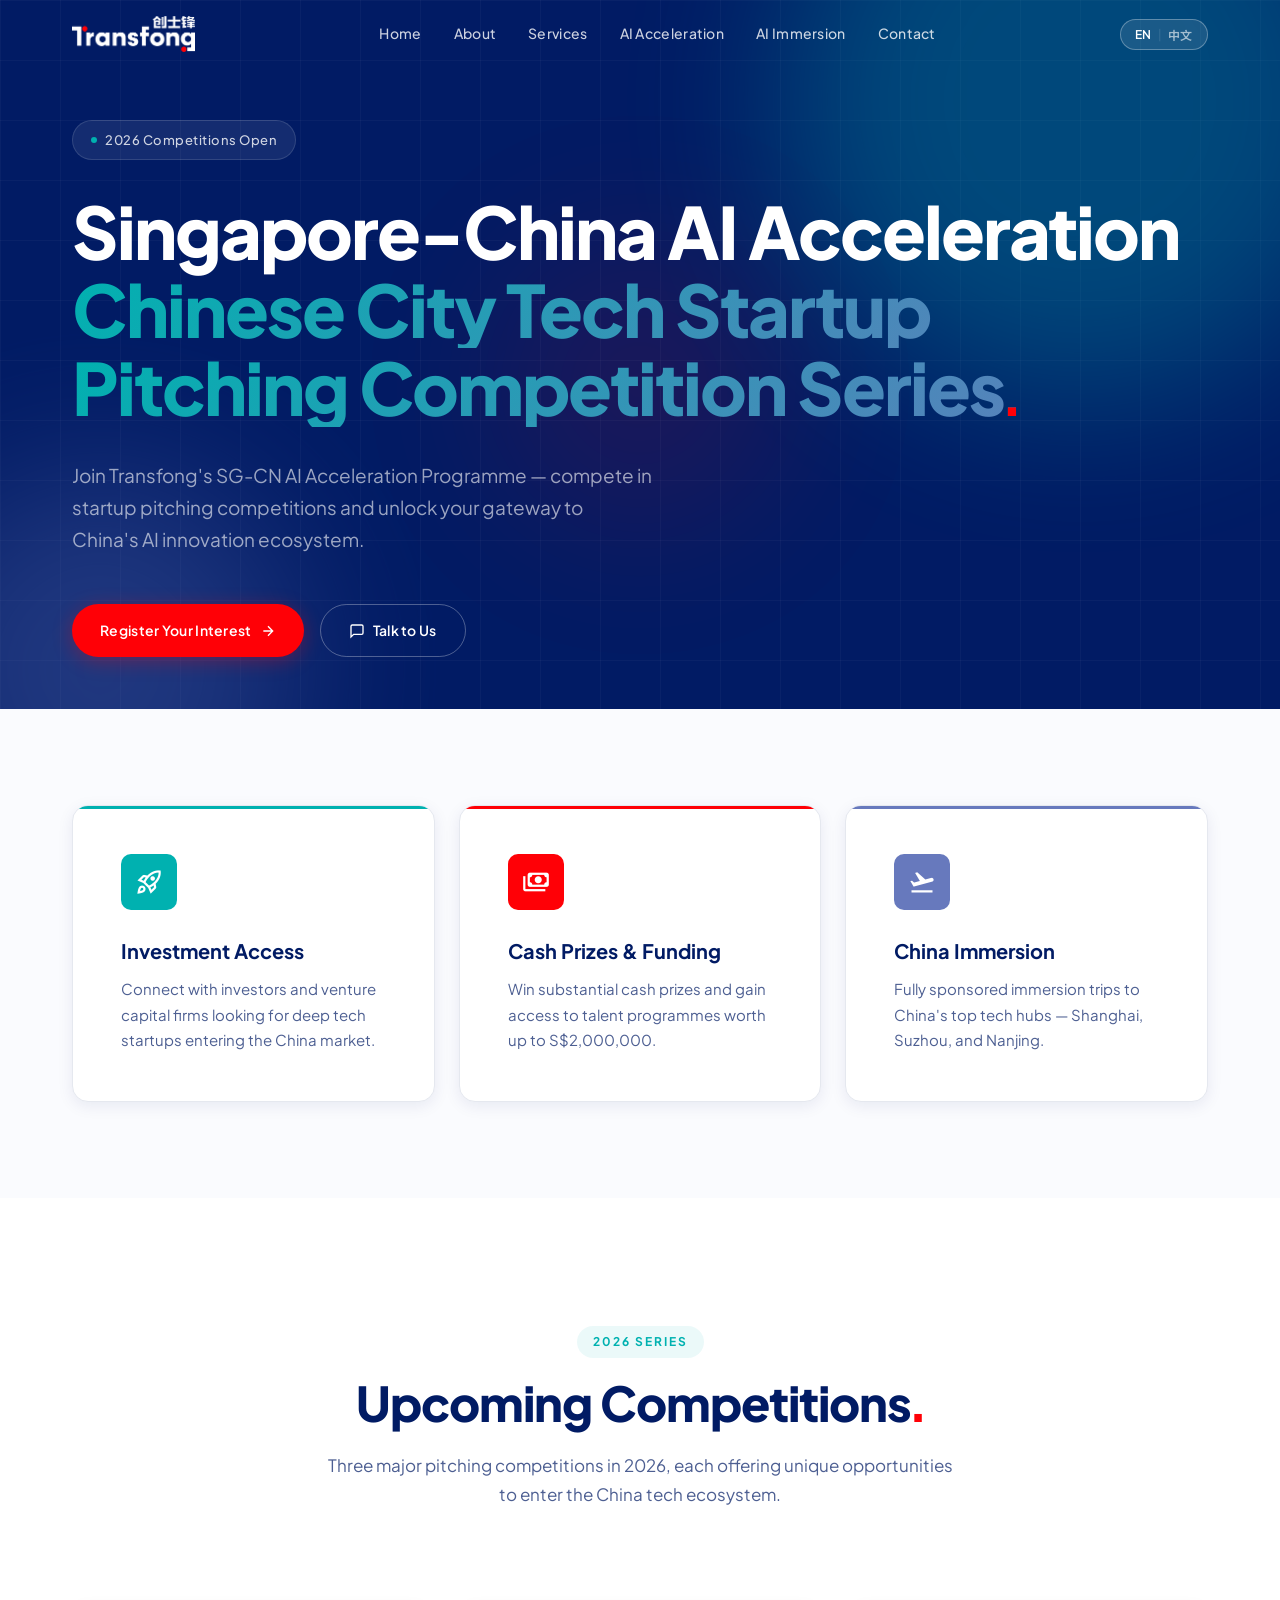
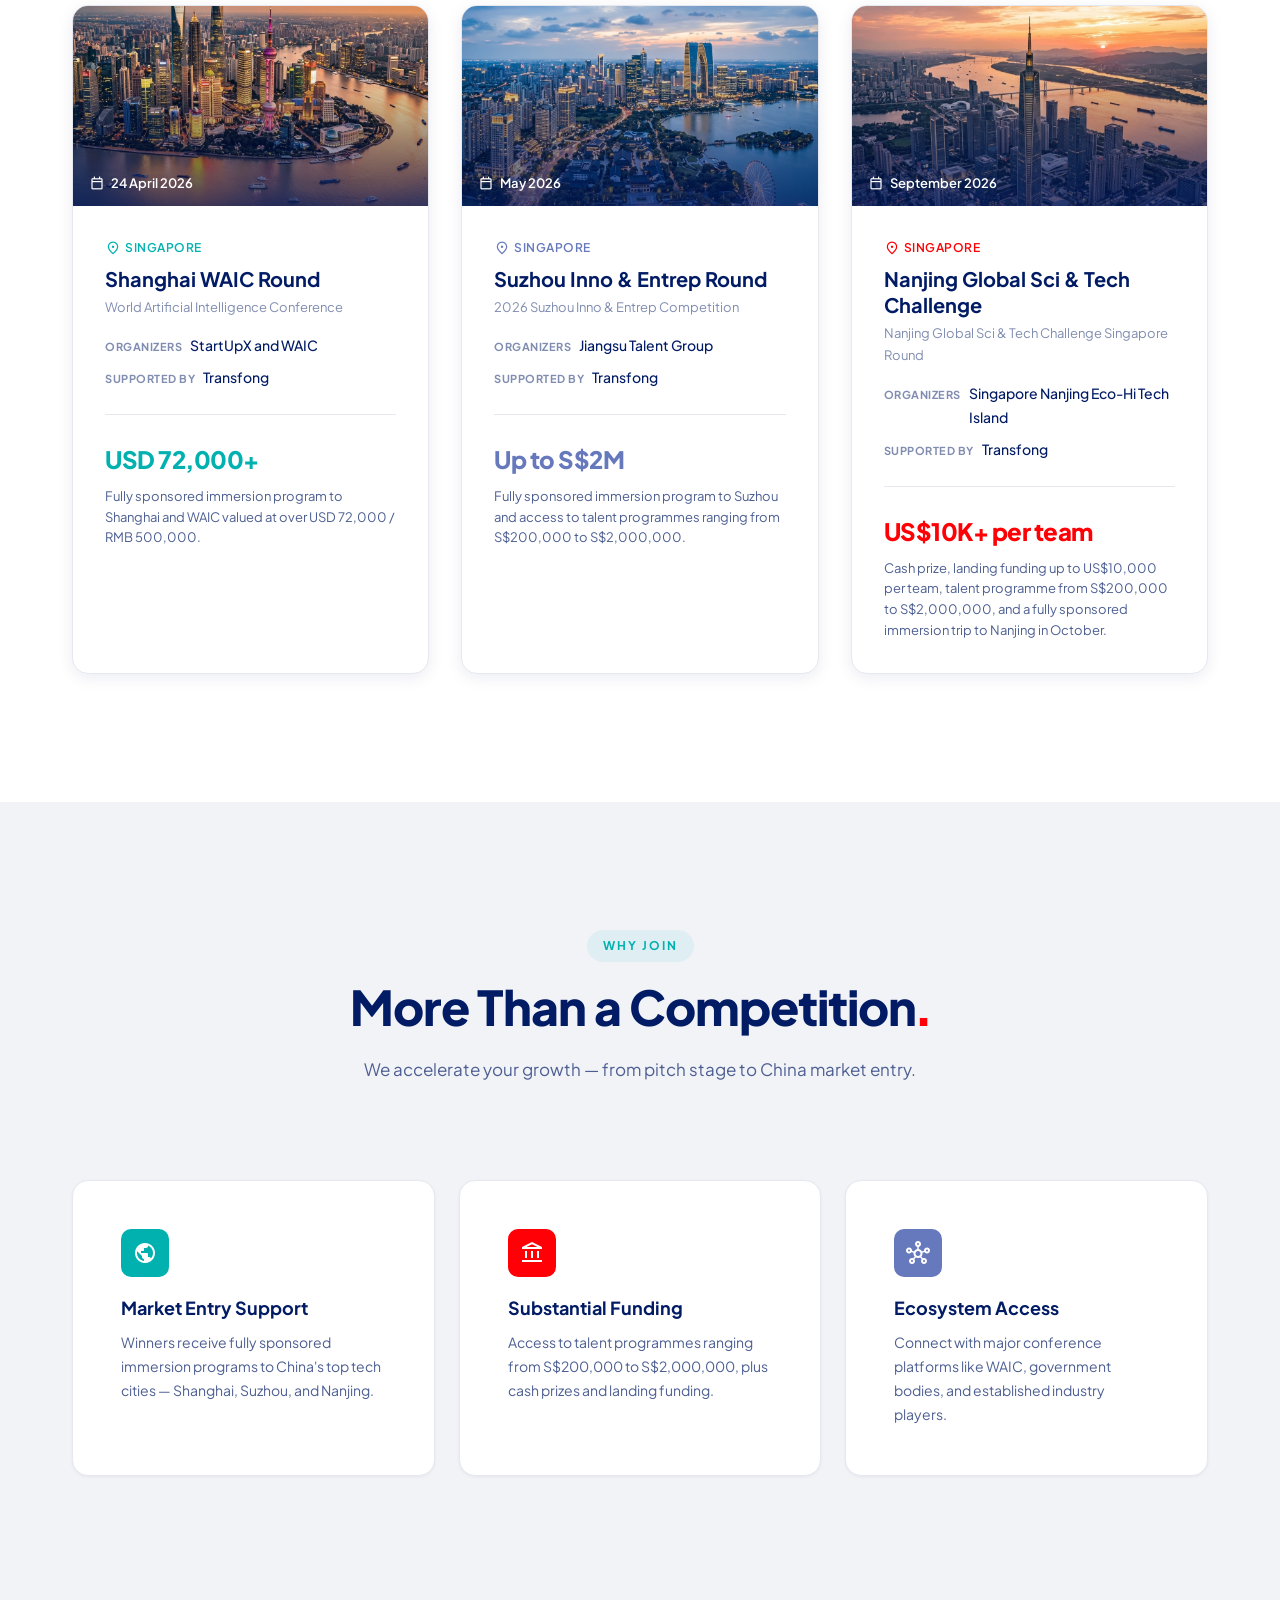
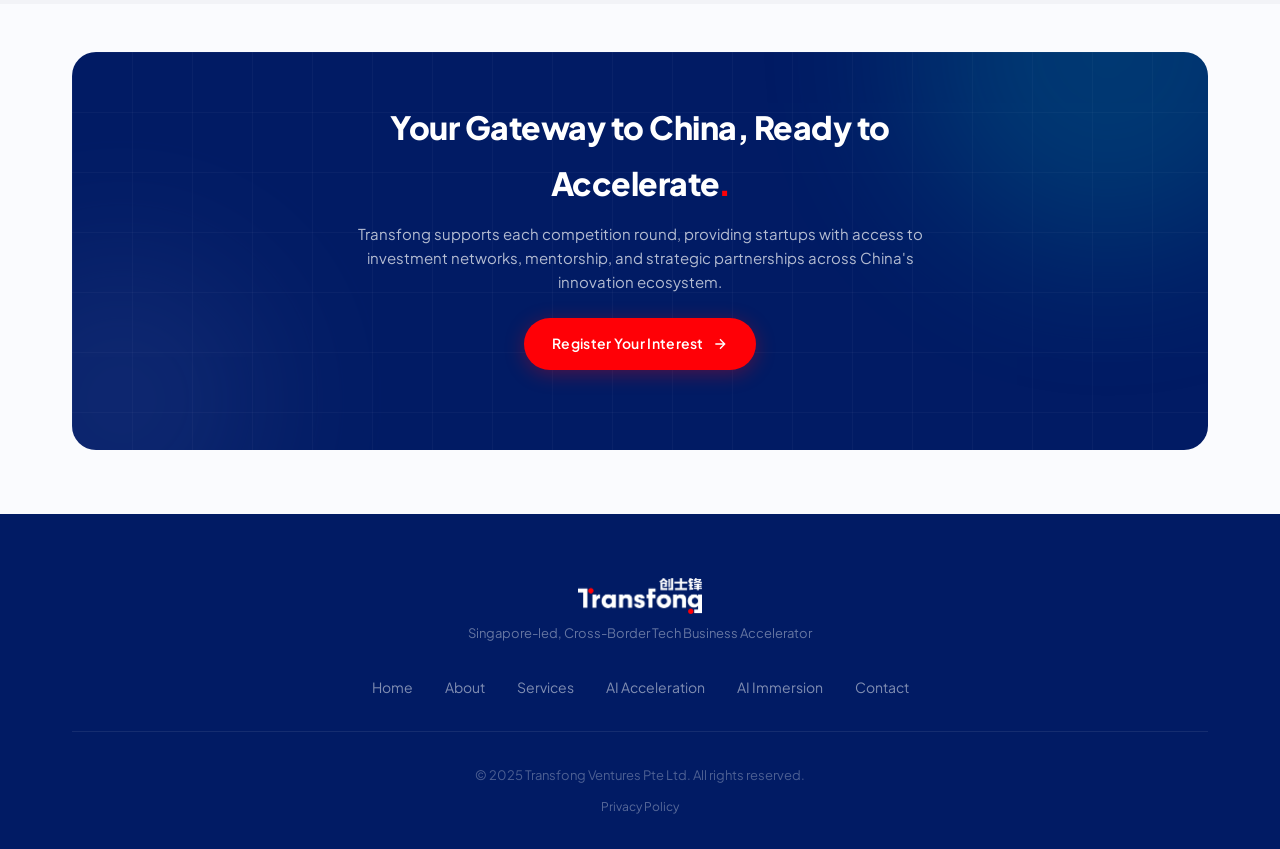
==== ai-acceleration.html @ 5b64f5f6 "Add WhatsApp links to Talk to Us buttons on AI Immersion and AI Acceleration pages" ====
<!DOCTYPE html>
<html lang="en" data-lang="en">
<head>
    <meta charset="UTF-8">
    <meta name="viewport" content="width=device-width, initial-scale=1.0">
    <title>Singapore-China AI Acceleration — Transfong</title>
    <meta name="description" content="Join Transfong's SG-CN AI Acceleration Programme — compete in startup pitching competitions and unlock your gateway to China's AI innovation ecosystem.">
    <meta name="keywords" content="Transfong, AI acceleration, startup competition, Singapore, China, WAIC, Suzhou, Nanjing, tech accelerator">
    <link rel="preconnect" href="https://fonts.googleapis.com">
    <link rel="preconnect" href="https://fonts.gstatic.com" crossorigin>
    <link href="https://fonts.googleapis.com/css2?family=Noto+Sans+SC:wght@300;400;500;600;700;800;900&family=Plus+Jakarta+Sans:wght@300;400;500;600;700;800&display=swap" rel="stylesheet">
    <link href="https://fonts.googleapis.com/css2?family=Material+Symbols+Outlined:opsz,wght,FILL,GRAD@24,400,0,0" rel="stylesheet">
    <link rel="stylesheet" href="styles.css">
    <link rel="stylesheet" href="acceleration.css">
</head>
<body>

    <a href="#accel-hero" class="skip-link">Skip to main content</a>

    <!-- ============ NAVIGATION ============ -->
    <nav class="navbar scrolled" id="navbar">
        <div class="nav-inner">
            <a href="index.html" class="nav-logo">
                <img src="pictures/Transfong Chinese Logo - On Blue.png" alt="Transfong" class="nav-logo-img nav-logo-dark" />
                <img src="pictures/Transfong Chinese Logo - On White.png" alt="Transfong" class="nav-logo-img nav-logo-light" />
            </a>
            <div class="nav-links" id="navLinks">
                <a href="index.html" class="nav-link" data-en="Home" data-zh="首页">Home</a>
                <a href="index.html#about" class="nav-link" data-en="About" data-zh="关于我们">About</a>
                <a href="index.html#services" class="nav-link" data-en="Services" data-zh="核心业务">Services</a>
                <a href="#" class="nav-link active" data-en="AI Acceleration" data-zh="AI加速计划">AI Acceleration</a>
                <a href="ai-immersion.html" class="nav-link" data-en="AI Immersion" data-zh="AI沉浸之旅">AI Immersion</a>
                <a href="index.html#contact" class="nav-link" data-en="Contact" data-zh="联系我们">Contact</a>
            </div>
            <div class="nav-actions">
                <button class="lang-toggle" id="langToggle" aria-label="Toggle Language">
                    <span class="lang-option active" data-lang="en">EN</span>
                    <span class="lang-divider">|</span>
                    <span class="lang-option" data-lang="zh">中文</span>
                </button>
                <button class="nav-burger" id="navBurger" aria-label="Toggle Menu">
                    <span></span>
                    <span></span>
                    <span></span>
                </button>
            </div>
        </div>
    </nav>

    <!-- ============ HERO SECTION ============ -->
    <section class="accel-hero" id="accel-hero">
        <div class="hero-bg">
            <div class="hero-grid-lines"></div>
            <div class="hero-orb hero-orb-1"></div>
            <div class="hero-orb hero-orb-2"></div>
            <div class="hero-orb hero-orb-3"></div>
        </div>
        <div class="hero-content">
            <div class="hero-badge" data-en="2026 Competitions Open" data-zh="2026年赛事报名中">
                <span class="hero-badge-dot"></span>
                2026 Competitions Open
            </div>
            <h1 class="hero-title">
                <span class="hero-title-line" data-en="Singapore-China AI Acceleration" data-zh="新中AI加速计划">Singapore-China AI Acceleration</span>
                <span class="hero-title-line hero-title-accent" data-en="Chinese City Tech Startup" data-zh="中国城市科技初创企业">Chinese City Tech Startup</span>
                <span class="hero-title-line hero-title-accent" data-en="Pitching Competition Series" data-zh="路演大赛系列">Pitching Competition Series<span class="title-red-dot">.</span></span>
            </h1>
            <p class="hero-subtitle" data-en="Join Transfong's SG-CN AI Acceleration Programme — compete in startup pitching competitions and unlock your gateway to China's AI innovation ecosystem." data-zh="加入创士锋新中AI加速计划 — 参加初创企业路演大赛，开启通往中国AI创新生态系统的大门。">
                Join Transfong's SG-CN AI Acceleration Programme — compete in startup pitching competitions and unlock your gateway to China's AI innovation ecosystem.
            </p>
            <div class="hero-ctas">
                <a href="https://forms.office.com/r/1bv512DYdJ" target="_blank" rel="noopener" class="btn btn-primary" data-en="Register Your Interest" data-zh="立即报名">
                    Register Your Interest
                    <svg width="16" height="16" viewBox="0 0 24 24" fill="none" stroke="currentColor" stroke-width="2"><path d="M5 12h14M12 5l7 7-7 7"/></svg>
                </a>
                <a href="https://wa.me/6584622106" target="_blank" rel="noopener" class="btn btn-outline" data-en="Talk to Us" data-zh="联系我们">
                    <svg width="16" height="16" viewBox="0 0 24 24" fill="none" stroke="currentColor" stroke-width="2"><path d="M21 15a2 2 0 0 1-2 2H7l-4 4V5a2 2 0 0 1 2-2h14a2 2 0 0 1 2 2z"/></svg>
                    Talk to Us
                </a>
            </div>
        </div>
    </section>

    <!-- ============ VALUE PROPOSITION ============ -->
    <section class="section accel-value-section">
        <div class="container">
            <div class="accel-value-grid">
                <div class="accel-value-card">
                    <div class="accel-value-icon accel-value-icon--teal">
                        <span class="material-symbols-outlined">rocket_launch</span>
                    </div>
                    <h3 data-en="Investment Access" data-zh="投资渠道">Investment Access</h3>
                    <p data-en="Connect with investors and venture capital firms looking for deep tech startups entering the China market." data-zh="连接寻找进入中国市场深科技初创企业的投资者和风险投资公司。">Connect with investors and venture capital firms looking for deep tech startups entering the China market.</p>
                </div>
                <div class="accel-value-card">
                    <div class="accel-value-icon accel-value-icon--red">
                        <span class="material-symbols-outlined">payments</span>
                    </div>
                    <h3 data-en="Cash Prizes & Funding" data-zh="奖金与资金支持">Cash Prizes & Funding</h3>
                    <p data-en="Win substantial cash prizes and gain access to talent programmes worth up to S$2,000,000." data-zh="赢取丰厚的现金奖励，获得价值高达200万新元的人才计划资格。">Win substantial cash prizes and gain access to talent programmes worth up to S$2,000,000.</p>
                </div>
                <div class="accel-value-card">
                    <div class="accel-value-icon accel-value-icon--purple">
                        <span class="material-symbols-outlined">flight_takeoff</span>
                    </div>
                    <h3 data-en="China Immersion" data-zh="中国深度体验">China Immersion</h3>
                    <p data-en="Fully sponsored immersion trips to China's top tech hubs — Shanghai, Suzhou, and Nanjing." data-zh="全额资助赴中国顶级科技中心——上海、苏州和南京——的沉浸式考察。">Fully sponsored immersion trips to China's top tech hubs — Shanghai, Suzhou, and Nanjing.</p>
                </div>
            </div>
        </div>
    </section>

    <!-- ============ UPCOMING COMPETITIONS ============ -->
    <section class="section accel-competitions-section" id="competitions">
        <div class="container">
            <div class="section-header">
                <span class="section-label" data-en="2026 Series" data-zh="2026赛事系列">2026 Series</span>
                <h2 class="section-title" data-en="Upcoming Competitions" data-zh="即将举办的赛事">Upcoming Competitions<span class="title-red-dot">.</span></h2>
                <p class="section-subtitle" data-en="Three major pitching competitions in 2026, each offering unique opportunities to enter the China tech ecosystem." data-zh="2026年三场重大路演大赛，每场都提供进入中国科技生态系统的独特机会。">Three major pitching competitions in 2026, each offering unique opportunities to enter the China tech ecosystem.</p>
            </div>

            <div class="comp-cards-grid">
                <!-- Competition 1: Shanghai -->
                <div class="comp-card comp-card--teal">
                    <div class="comp-card-img">
                        <img src="competition/shanghai.webp" alt="Shanghai skyline" loading="lazy">
                        <div class="comp-card-overlay"></div>
                        <div class="comp-card-date">
                            <span class="material-symbols-outlined">calendar_today</span>
                            <span data-en="24 April 2026" data-zh="2026年4月24日">24 April 2026</span>
                        </div>
                    </div>
                    <div class="comp-card-body">
                        <div class="comp-card-location">
                            <span class="material-symbols-outlined">location_on</span>
                            <span data-en="Singapore" data-zh="新加坡">Singapore</span>
                        </div>
                        <h3 data-en="Shanghai WAIC Round" data-zh="上海WAIC赛区">Shanghai WAIC Round</h3>
                        <p class="comp-card-subtitle" data-en="World Artificial Intelligence Conference" data-zh="世界人工智能大会">World Artificial Intelligence Conference</p>
                        <div class="comp-card-meta">
                            <div class="comp-card-org">
                                <span class="comp-meta-label" data-en="Organizers" data-zh="主办方">Organizers</span>
                                <span class="comp-meta-value" data-en="StartUpX and WAIC" data-zh="StartUpX 和 WAIC">StartUpX and WAIC</span>
                            </div>
                            <div class="comp-card-org">
                                <span class="comp-meta-label" data-en="Supported by" data-zh="支持单位">Supported by</span>
                                <span class="comp-meta-value">Transfong</span>
                            </div>
                        </div>
                        <div class="comp-card-prize">
                            <span class="prize-value">USD 72,000+</span>
                            <span class="prize-desc" data-en="Fully sponsored immersion program to Shanghai and WAIC valued at over USD 72,000 / RMB 500,000." data-zh="全额资助赴上海WAIC沉浸式计划，价值超过72,000美元/50万人民币。">Fully sponsored immersion program to Shanghai and WAIC valued at over USD 72,000 / RMB 500,000.</span>
                        </div>
                    </div>
                </div>

                <!-- Competition 2: Suzhou -->
                <div class="comp-card comp-card--purple">
                    <div class="comp-card-img">
                        <img src="competition/suzhou.jpg" alt="Suzhou skyline" loading="lazy">
                        <div class="comp-card-overlay"></div>
                        <div class="comp-card-date">
                            <span class="material-symbols-outlined">calendar_today</span>
                            <span data-en="May 2026" data-zh="2026年5月">May 2026</span>
                        </div>
                    </div>
                    <div class="comp-card-body">
                        <div class="comp-card-location">
                            <span class="material-symbols-outlined">location_on</span>
                            <span data-en="Singapore" data-zh="新加坡">Singapore</span>
                        </div>
                        <h3 data-en="Suzhou Inno & Entrep Round" data-zh="苏州创新创业赛区">Suzhou Inno & Entrep Round</h3>
                        <p class="comp-card-subtitle" data-en="2026 Suzhou Inno & Entrep Competition" data-zh="2026苏州创新创业大赛">2026 Suzhou Inno & Entrep Competition</p>
                        <div class="comp-card-meta">
                            <div class="comp-card-org">
                                <span class="comp-meta-label" data-en="Organizers" data-zh="主办方">Organizers</span>
                                <span class="comp-meta-value" data-en="Jiangsu Talent Group" data-zh="江苏人才集团">Jiangsu Talent Group</span>
                            </div>
                            <div class="comp-card-org">
                                <span class="comp-meta-label" data-en="Supported by" data-zh="支持单位">Supported by</span>
                                <span class="comp-meta-value">Transfong</span>
                            </div>
                        </div>
                        <div class="comp-card-prize">
                            <span class="prize-value" data-en="Up to S$2M" data-zh="最高200万新元">Up to S$2M</span>
                            <span class="prize-desc" data-en="Fully sponsored immersion program to Suzhou and access to talent programmes ranging from S$200,000 to S$2,000,000." data-zh="全额资助赴苏州沉浸式计划，获得价值20万至200万新元的人才计划资格。">Fully sponsored immersion program to Suzhou and access to talent programmes ranging from S$200,000 to S$2,000,000.</span>
                        </div>
                    </div>
                </div>

                <!-- Competition 3: Nanjing -->
                <div class="comp-card comp-card--red">
                    <div class="comp-card-img">
                        <img src="competition/nanjing.jpg" alt="Nanjing skyline" loading="lazy">
                        <div class="comp-card-overlay"></div>
                        <div class="comp-card-date">
                            <span class="material-symbols-outlined">calendar_today</span>
                            <span data-en="September 2026" data-zh="2026年9月">September 2026</span>
                        </div>
                    </div>
                    <div class="comp-card-body">
                        <div class="comp-card-location">
                            <span class="material-symbols-outlined">location_on</span>
                            <span data-en="Singapore" data-zh="新加坡">Singapore</span>
                        </div>
                        <h3 data-en="Nanjing Global Sci & Tech Challenge" data-zh="南京全球科技挑战赛">Nanjing Global Sci & Tech Challenge</h3>
                        <p class="comp-card-subtitle" data-en="Nanjing Global Sci & Tech Challenge Singapore Round" data-zh="南京全球科技挑战赛新加坡赛区">Nanjing Global Sci & Tech Challenge Singapore Round</p>
                        <div class="comp-card-meta">
                            <div class="comp-card-org">
                                <span class="comp-meta-label" data-en="Organizers" data-zh="主办方">Organizers</span>
                                <span class="comp-meta-value" data-en="Singapore Nanjing Eco-Hi Tech Island" data-zh="新加坡南京生态科技岛">Singapore Nanjing Eco-Hi Tech Island</span>
                            </div>
                            <div class="comp-card-org">
                                <span class="comp-meta-label" data-en="Supported by" data-zh="支持单位">Supported by</span>
                                <span class="comp-meta-value">Transfong</span>
                            </div>
                        </div>
                        <div class="comp-card-prize">
                            <span class="prize-value" data-en="US$10K+ per team" data-zh="每队US$10K+">US$10K+ per team</span>
                            <span class="prize-desc" data-en="Cash prize, landing funding up to US$10,000 per team, talent programme from S$200,000 to S$2,000,000, and a fully sponsored immersion trip to Nanjing in October." data-zh="现金奖励，每支团队最高10,000美元落地资金，20万至200万新元人才计划，以及10月全额资助赴南京沉浸式考察。">Cash prize, landing funding up to US$10,000 per team, talent programme from S$200,000 to S$2,000,000, and a fully sponsored immersion trip to Nanjing in October.</span>
                        </div>
                    </div>
                </div>
            </div>
        </div>
    </section>



    <!-- ============ MORE THAN A COMPETITION ============ -->
    <section class="section accel-benefits-section">
        <div class="container">
            <div class="section-header">
                <span class="section-label" data-en="Why Join" data-zh="为何参加">Why Join</span>
                <h2 class="section-title" data-en="More Than a Competition" data-zh="不仅仅是比赛">More Than a Competition<span class="title-red-dot">.</span></h2>
                <p class="section-subtitle" data-en="We accelerate your growth — from pitch stage to China market entry." data-zh="我们加速您的成长——从路演阶段到中国市场准入。">We accelerate your growth — from pitch stage to China market entry.</p>
            </div>

            <div class="benefits-grid">
                <div class="benefit-card">
                    <div class="benefit-icon benefit-icon--teal">
                        <span class="material-symbols-outlined">public</span>
                    </div>
                    <h3 data-en="Market Entry Support" data-zh="市场准入支持">Market Entry Support</h3>
                    <p data-en="Winners receive fully sponsored immersion programs to China's top tech cities — Shanghai, Suzhou, and Nanjing." data-zh="获奖者将获得全额资助赴中国顶级科技城市——上海、苏州和南京——的沉浸式项目。">Winners receive fully sponsored immersion programs to China's top tech cities — Shanghai, Suzhou, and Nanjing.</p>
                </div>
                <div class="benefit-card">
                    <div class="benefit-icon benefit-icon--red">
                        <span class="material-symbols-outlined">account_balance</span>
                    </div>
                    <h3 data-en="Substantial Funding" data-zh="丰厚资金支持">Substantial Funding</h3>
                    <p data-en="Access to talent programmes ranging from S$200,000 to S$2,000,000, plus cash prizes and landing funding." data-zh="获得价值20万至200万新元的人才计划资格，以及现金奖励和落地资金。">Access to talent programmes ranging from S$200,000 to S$2,000,000, plus cash prizes and landing funding.</p>
                </div>
                <div class="benefit-card">
                    <div class="benefit-icon benefit-icon--purple">
                        <span class="material-symbols-outlined">hub</span>
                    </div>
                    <h3 data-en="Ecosystem Access" data-zh="生态系统接入">Ecosystem Access</h3>
                    <p data-en="Connect with major conference platforms like WAIC, government bodies, and established industry players." data-zh="连接WAIC等重大会议平台、政府机构和知名行业企业。">Connect with major conference platforms like WAIC, government bodies, and established industry players.</p>
                </div>
            </div>


        </div>
    </section>

    <!-- ============ BOTTOM CTA ============ -->
    <section class="section accel-cta-section">
        <div class="container">
            <div class="accel-cta-inner">
                <div class="accel-cta-bg">
                    <div class="hero-grid-lines"></div>
                    <div class="hero-orb hero-orb-1" style="width:400px;height:400px;opacity:0.2"></div>
                    <div class="hero-orb hero-orb-2" style="width:300px;height:300px;opacity:0.15"></div>
                </div>
                <div class="accel-cta-content">
                    <h2 data-en="Your Gateway to China, Ready to Accelerate" data-zh="您通往中国的大门，准备好加速了吗">Your Gateway to China, Ready to Accelerate<span class="title-red-dot">.</span></h2>
                    <p data-en="Transfong supports each competition round, providing startups with access to investment networks, mentorship, and strategic partnerships across China's innovation ecosystem." data-zh="创士锋支持每一轮赛事，为初创企业提供投资网络、导师指导和中国创新生态系统的战略合作伙伴。">Transfong supports each competition round, providing startups with access to investment networks, mentorship, and strategic partnerships across China's innovation ecosystem.</p>
                    <div class="hero-ctas" style="opacity:1;transform:none;animation:none;justify-content:center;width:100%;">
                        <a href="https://forms.office.com/r/1bv512DYdJ" target="_blank" rel="noopener" class="btn btn-primary" style="background-color: var(--red); border-color: var(--red); color: white;" data-en="Register Your Interest" data-zh="立即报名">
                            Register Your Interest
                            <svg width="16" height="16" viewBox="0 0 24 24" fill="none" stroke="currentColor" stroke-width="2"><path d="M5 12h14M12 5l7 7-7 7"/></svg>
                        </a>
                    </div>
                </div>
            </div>
        </div>
    </section>

    <!-- ============ FOOTER ============ -->
    <footer class="footer">
        <div class="container">
            <div class="footer-inner">
                <div class="footer-brand">
                    <img src="pictures/Transfong Chinese Logo - On Blue.png" alt="Transfong" class="footer-logo-img" />
                    <p class="footer-tagline" data-en="Singapore-led, Cross-Border Tech Business Accelerator" data-zh="以新加坡为支点的跨境科技业务推动者">Singapore-led, Cross-Border Tech Business Accelerator</p>
                </div>
                <div class="footer-links">
                    <a href="index.html" data-en="Home" data-zh="首页">Home</a>
                    <a href="index.html#about" data-en="About" data-zh="关于我们">About</a>
                    <a href="index.html#services" data-en="Services" data-zh="核心业务">Services</a>
                    <a href="#" data-en="AI Acceleration" data-zh="AI加速计划">AI Acceleration</a>
                    <a href="ai-immersion.html" data-en="AI Immersion" data-zh="AI沉浸之旅">AI Immersion</a>
                    <a href="index.html#contact" data-en="Contact" data-zh="联系我们">Contact</a>
                </div>
                <div class="footer-bottom">
                    <p>&copy; 2025 Transfong Ventures Pte Ltd. <span data-en="All rights reserved." data-zh="版权所有。">All rights reserved.</span></p>
                    <p class="footer-legal-links">
                        <a href="privacy.html" data-en="Privacy Policy" data-zh="隐私政策">Privacy Policy</a>
                    </p>
                </div>
            </div>
        </div>
    </footer>

    <script src="script.js"></script>
    <script src="acceleration.js"></script>
</body>
</html>
---- styles.css ----
/* ============================================
   TRANSFONG CORPORATE WEBSITE — DESIGN SYSTEM
   ============================================ */

/* --- CSS Custom Properties --- */
:root {
    /* Primary */
    --navy: #011B64;
    --red: #FF0006;
    --white: #FFFFFF;

    /* Secondary */
    --teal: #00B1B0;
    --purple: #6779BD;

    /* Navy Tints */
    --navy-90: #1A3173;
    --navy-80: #344983;
    --navy-70: #4D5F92;
    --navy-60: #6776A2;
    --navy-50: #808DB1;
    --navy-40: #99A4C1;
    --navy-30: #B2BAD0;
    --navy-20: #CCD1E0;
    --navy-10: #E5E8EF;
    --navy-05: #F2F3F7;

    /* Functional */
    --bg-primary: #FAFBFE;
    --bg-section: #F2F3F7;
    --text-primary: #011B64;
    --text-secondary: #4D5F92;
    --text-light: #808DB1;
    --border-light: #E5E8EF;

    /* Typography */
    --font-display: 'Plus Jakarta Sans', 'Noto Sans SC', sans-serif;
    --font-body: 'Plus Jakarta Sans', 'Noto Sans SC', sans-serif;

    /* Spacing */
    --space-xs: 0.25rem;
    --space-sm: 0.5rem;
    --space-md: 1rem;
    --space-lg: 1.5rem;
    --space-xl: 2rem;
    --space-2xl: 3rem;
    --space-3xl: 4rem;
    --space-4xl: 6rem;
    --space-5xl: 8rem;

    /* Border Radius */
    --radius-sm: 6px;
    --radius-md: 10px;
    --radius-lg: 16px;
    --radius-xl: 24px;
    --radius-full: 9999px;

    /* Shadows */
    --shadow-sm: 0 1px 3px rgba(1, 27, 100, 0.06);
    --shadow-md: 0 4px 16px rgba(1, 27, 100, 0.08);
    --shadow-lg: 0 8px 32px rgba(1, 27, 100, 0.1);
    --shadow-xl: 0 16px 48px rgba(1, 27, 100, 0.12);

    /* Transitions */
    --ease-out: cubic-bezier(0.16, 1, 0.3, 1);
    --ease-spring: cubic-bezier(0.34, 1.56, 0.64, 1);
    --duration-fast: 200ms;
    --duration-normal: 400ms;
    --duration-slow: 600ms;
}

/* --- Reset & Base --- */
*, *::before, *::after {
    margin: 0;
    padding: 0;
    box-sizing: border-box;
}

html {
    scroll-behavior: smooth;
    -webkit-font-smoothing: antialiased;
    -moz-osx-font-smoothing: grayscale;
}

body {
    font-family: var(--font-body);
    font-size: 16px;
    line-height: 1.7;
    color: var(--text-primary);
    background: var(--bg-primary);
    overflow-x: hidden;
}

a {
    text-decoration: none;
    color: inherit;
}

button {
    border: none;
    background: none;
    cursor: pointer;
    font-family: inherit;
}

img {
    max-width: 100%;
    display: block;
}

.container {
    max-width: 1200px;
    margin: 0 auto;
    padding: 0 var(--space-xl);
}

/* ============================================
   NAVIGATION
   ============================================ */
.navbar {
    position: fixed;
    top: 0;
    left: 0;
    right: 0;
    z-index: 1000;
    padding: var(--space-md) 0;
    transition: all var(--duration-normal) var(--ease-out);
    background: transparent;
}

.navbar.scrolled {
    background: rgba(250, 251, 254, 0.92);
    backdrop-filter: blur(20px);
    -webkit-backdrop-filter: blur(20px);
    border-bottom: 1px solid var(--border-light);
    padding: var(--space-sm) 0;
}

.nav-inner {
    max-width: 1200px;
    margin: 0 auto;
    padding: 0 var(--space-xl);
    display: flex;
    align-items: center;
    justify-content: space-between;
}

.nav-logo {
    display: flex;
    align-items: center;
    gap: var(--space-sm);
    z-index: 10;
}

.nav-logo-img {
    height: 36px;
    width: auto;
    transition: filter var(--duration-normal) var(--ease-out);
}

.navbar:not(.scrolled) .nav-logo-light { display: none; }
.navbar:not(.scrolled) .nav-logo-dark { display: block; }
.navbar.scrolled .nav-logo-dark { display: none; }
.navbar.scrolled .nav-logo-light { display: block; }

.logo-mark {
    width: 36px;
    height: 36px;
    background: var(--navy);
    border-radius: var(--radius-sm);
    display: flex;
    align-items: center;
    justify-content: center;
    position: relative;
}

.logo-t {
    color: var(--white);
    font-weight: 800;
    font-size: 18px;
    letter-spacing: -0.5px;
}

.logo-dot {
    position: absolute;
    width: 6px;
    height: 6px;
    background: var(--red);
    border-radius: 50%;
    bottom: 5px;
    right: 5px;
}

.logo-text {
    font-weight: 800;
    font-size: 16px;
    letter-spacing: 2px;
    color: var(--navy);
}

.navbar:not(.scrolled) .logo-text {
    color: var(--white);
}

.navbar:not(.scrolled) .logo-mark {
    background: rgba(255, 255, 255, 0.15);
    border: 1px solid rgba(255, 255, 255, 0.25);
}

.nav-links {
    display: flex;
    align-items: center;
    gap: var(--space-xl);
}

.nav-link {
    font-size: 14px;
    font-weight: 500;
    letter-spacing: 0.3px;
    color: var(--text-secondary);
    transition: color var(--duration-fast) var(--ease-out);
    position: relative;
}

.navbar:not(.scrolled) .nav-link {
    color: rgba(255, 255, 255, 0.8);
}

.navbar:not(.scrolled) .nav-link:hover {
    color: var(--white);
}

.nav-link::after {
    content: '';
    position: absolute;
    bottom: -4px;
    left: 0;
    width: 0;
    height: 2px;
    background: var(--red);
    transition: width var(--duration-normal) var(--ease-out);
}

.nav-link:hover::after {
    width: 100%;
}

.nav-link:hover {
    color: var(--navy);
}

.nav-actions {
    display: flex;
    align-items: center;
    gap: var(--space-md);
    z-index: 10;
}

.lang-toggle {
    display: flex;
    align-items: center;
    gap: 6px;
    padding: 6px 14px;
    border-radius: var(--radius-full);
    border: 1px solid var(--border-light);
    background: rgba(255, 255, 255, 0.1);
    transition: all var(--duration-fast) var(--ease-out);
}

.navbar:not(.scrolled) .lang-toggle {
    border-color: rgba(255, 255, 255, 0.3);
}

.lang-option {
    font-size: 12px;
    font-weight: 600;
    letter-spacing: 0.5px;
    color: var(--text-light);
    cursor: pointer;
    transition: color var(--duration-fast);
}

.navbar:not(.scrolled) .lang-option {
    color: rgba(255, 255, 255, 0.6);
}

.lang-option.active {
    color: var(--red);
}

.navbar:not(.scrolled) .lang-option.active {
    color: var(--white);
}

.lang-divider {
    font-size: 12px;
    color: var(--text-light);
    opacity: 0.4;
}

.navbar:not(.scrolled) .lang-divider {
    color: rgba(255, 255, 255, 0.3);
}

.nav-burger {
    display: none;
    flex-direction: column;
    gap: 5px;
    width: 24px;
    padding: 2px 0;
}

.nav-burger span {
    display: block;
    width: 100%;
    height: 2px;
    background: var(--navy);
    border-radius: 2px;
    transition: all var(--duration-fast) var(--ease-out);
}

.navbar:not(.scrolled) .nav-burger span {
    background: var(--white);
}

.nav-burger.active span:nth-child(1) {
    transform: rotate(45deg) translateY(7px);
}

.nav-burger.active span:nth-child(2) {
    opacity: 0;
}

.nav-burger.active span:nth-child(3) {
    transform: rotate(-45deg) translateY(-7px);
}


/* ============================================
   HERO SECTION
   ============================================ */
.hero {
    min-height: 100vh;
    background: var(--navy);
    position: relative;
    display: flex;
    align-items: center;
    overflow: hidden;
}

/* Photo-based hero */
.hero--photo .hero-bg-photo {
    position: absolute;
    inset: 0;
    width: 100%;
    height: 100%;
    object-fit: cover;
}

.hero--photo .hero-bg-overlay {
    position: absolute;
    inset: 0;
    background: linear-gradient(
        180deg,
        rgba(1, 27, 100, 0.55) 0%,
        rgba(1, 27, 100, 0.75) 60%,
        rgba(1, 27, 100, 0.9) 100%
    );
}

.hero-bg {
    position: absolute;
    inset: 0;
    overflow: hidden;
}

/* Sunshine — subtle gradient lighting in upper right */
.hero-sunshine {
    position: absolute;
    top: 0;
    right: 0;
    width: 70%;
    height: 80%;
    background: radial-gradient(
        circle at top right,
        rgba(29, 116, 255, 0.25) 0%,
        rgba(36, 172, 251, 0.1) 40%,
        transparent 70%
    );
    pointer-events: none;
    z-index: 1;
}

.hero-sunshine-rays {
    display: none;
}

.hero-grid-lines {
    position: absolute;
    inset: 0;
    background-image:
        linear-gradient(rgba(255, 255, 255, 0.03) 1px, transparent 1px),
        linear-gradient(90deg, rgba(255, 255, 255, 0.03) 1px, transparent 1px);
    background-size: 60px 60px;
}

.hero-orb {
    position: absolute;
    border-radius: 50%;
    filter: blur(80px);
    opacity: 0.3;
}

.hero-orb-1 {
    width: 600px;
    height: 600px;
    background: var(--teal);
    top: -200px;
    right: -100px;
    animation: orbFloat1 20s ease-in-out infinite;
}

.hero-orb-2 {
    width: 400px;
    height: 400px;
    background: var(--purple);
    bottom: -100px;
    left: -100px;
    animation: orbFloat2 25s ease-in-out infinite;
}

.hero-orb-3 {
    width: 300px;
    height: 300px;
    background: var(--red);
    top: 50%;
    left: 50%;
    transform: translate(-50%, -50%);
    opacity: 0.1;
    animation: orbFloat3 18s ease-in-out infinite;
}

@keyframes orbFloat1 {
    0%, 100% { transform: translate(0, 0); }
    33% { transform: translate(-40px, 60px); }
    66% { transform: translate(30px, -40px); }
}

@keyframes orbFloat2 {
    0%, 100% { transform: translate(0, 0); }
    50% { transform: translate(50px, -30px); }
}

@keyframes orbFloat3 {
    0%, 100% { transform: translate(-50%, -50%) scale(1); }
    50% { transform: translate(-50%, -50%) scale(1.3); }
}

.hero-content {
    position: relative;
    z-index: 1;
    max-width: 1200px;
    margin: 0 auto;
    padding: 140px var(--space-xl) var(--space-4xl);
    width: 100%;
}

.hero-badge {
    display: inline-flex;
    align-items: center;
    gap: 8px;
    padding: 8px 18px;
    background: rgba(255, 255, 255, 0.08);
    border: 1px solid rgba(255, 255, 255, 0.12);
    border-radius: var(--radius-full);
    font-size: 13px;
    font-weight: 500;
    color: rgba(255, 255, 255, 0.8);
    letter-spacing: 0.5px;
    margin-bottom: var(--space-xl);
    opacity: 0;
    transform: translateY(20px);
    animation: fadeUp 0.8s var(--ease-out) 0.2s forwards;
}

.hero-badge-dot {
    width: 6px;
    height: 6px;
    background: var(--teal);
    border-radius: 50%;
    animation: pulse 2s ease-in-out infinite;
}

@keyframes pulse {
    0%, 100% { opacity: 1; }
    50% { opacity: 0.4; }
}

.hero-title {
    margin-bottom: var(--space-xl);
}

.hero-title-line {
    display: block;
    font-size: clamp(40px, 7vw, 80px);
    font-weight: 800;
    line-height: 1.08;
    color: var(--white);
    letter-spacing: -2px;
    opacity: 0;
    transform: translateY(40px);
}

.hero-title-line:nth-child(1) { animation: fadeUp 0.8s var(--ease-out) 0.4s forwards; }
.hero-title-line:nth-child(2) { animation: fadeUp 0.8s var(--ease-out) 0.55s forwards; }
.hero-title-line:nth-child(3) { animation: fadeUp 0.8s var(--ease-out) 0.7s forwards; }

.hero-title-accent {
    background: linear-gradient(135deg, var(--teal), var(--purple));
    -webkit-background-clip: text;
    -webkit-text-fill-color: transparent;
    background-clip: text;
}

.hero-subtitle {
    font-size: clamp(16px, 2vw, 19px);
    color: rgba(255, 255, 255, 0.6);
    max-width: 580px;
    line-height: 1.7;
    margin-bottom: var(--space-2xl);
    opacity: 0;
    transform: translateY(20px);
    animation: fadeUp 0.8s var(--ease-out) 0.85s forwards;
}

.hero-ctas {
    display: flex;
    gap: var(--space-md);
    margin-bottom: var(--space-2xl);
    opacity: 0;
    transform: translateY(20px);
    animation: fadeUp 0.8s var(--ease-out) 1s forwards;
}

/* Elena Chat Bubble CTA */
.chat-bubble-cta {
    display: inline-flex;
    align-items: center;
    gap: 16px;
    background: transparent;
    text-decoration: none;
    transition: transform var(--duration-normal) var(--ease-out);
}

.chat-bubble-cta:hover {
    transform: translateY(-4px);
}

.chat-avatar-wrapper {
    position: relative;
    display: flex;
    flex-direction: column;
    align-items: center;
}

.chat-avatar {
    width: 110px;
    height: 110px;
    border-radius: 50%;
    object-fit: cover;
    border: 3px solid var(--white);
    box-shadow: 0 4px 15px rgba(0,0,0,0.2);
}

.chat-avatar-name {
    font-size: 13px;
    font-weight: 800;
    color: var(--navy);
    background: var(--white);
    padding: 2px 10px;
    border-radius: 12px;
    box-shadow: 0 2px 8px rgba(0,0,0,0.15);
    margin-top: -12px;
    z-index: 2;
}

.chat-bubble {
    position: relative;
    background: var(--white);
    color: var(--navy);
    padding: 14px 24px;
    border-radius: 24px;
    font-size: 16px;
    font-weight: 700;
    box-shadow: 0 4px 20px rgba(0,0,0,0.15);
    transition: all var(--duration-normal) var(--ease-out);
}

.chat-bubble-cta:hover .chat-bubble {
    color: var(--red);
    box-shadow: 0 8px 25px rgba(0,0,0,0.2);
}

.chat-bubble::before {
    content: '';
    position: absolute;
    left: -8px;
    top: 50%;
    transform: translateY(-50%);
    border-top: 8px solid transparent;
    border-bottom: 8px solid transparent;
    border-right: 8px solid var(--white);
}

/* Red dot brand accent — matches Transfong logo */
.title-red-dot {
    color: var(--red);
    font-weight: 900;
    font-size: 1.1em;
    font-family: 'Arial Rounded MT Bold', 'Nunito', 'Varela Round', sans-serif;
}

.hero-title .title-red-dot {
    font-size: 0.8em;
    -webkit-text-fill-color: var(--red);
}

@keyframes fadeUp {
    to {
        opacity: 1;
        transform: translateY(0);
    }
}

/* Buttons */
.btn {
    display: inline-flex;
    align-items: center;
    gap: 8px;
    padding: 14px 28px;
    border-radius: var(--radius-full);
    font-size: 14px;
    font-weight: 600;
    letter-spacing: 0.3px;
    transition: all var(--duration-normal) var(--ease-out);
}

.btn-primary {
    background: var(--red);
    color: var(--white);
    box-shadow: 0 4px 20px rgba(255, 0, 6, 0.3);
}

.btn-primary:hover {
    background: #e60005;
    transform: translateY(-2px);
    box-shadow: 0 8px 30px rgba(255, 0, 6, 0.4);
}

.btn-outline {
    border: 1px solid rgba(255, 255, 255, 0.3);
    color: var(--white);
}

.btn-outline:hover {
    border-color: var(--white);
    background: rgba(255, 255, 255, 0.08);
    transform: translateY(-2px);
}

/* Hero Vision Strip */
.hero-vision-strip {
    display: grid;
    grid-template-columns: repeat(3, 1fr);
    gap: var(--space-lg);
    opacity: 0;
    transform: translateY(30px);
    animation: fadeUp 0.8s var(--ease-out) 1.2s forwards;
}

.vision-card {
    padding: var(--space-xl);
    background: rgba(255, 255, 255, 0.04);
    border: 1px solid rgba(255, 255, 255, 0.08);
    border-radius: var(--radius-lg);
    transition: all var(--duration-normal) var(--ease-out);
    backdrop-filter: blur(10px);
}

.vision-card:hover {
    background: rgba(255, 255, 255, 0.08);
    border-color: rgba(255, 255, 255, 0.15);
    transform: translateY(-4px);
}

.vision-icon {
    width: 40px;
    height: 40px;
    color: var(--teal);
    margin-bottom: var(--space-md);
}

.vision-card h3 {
    font-size: 16px;
    font-weight: 700;
    color: var(--white);
    margin-bottom: var(--space-sm);
    letter-spacing: 0.3px;
}

.vision-card p {
    font-size: 14px;
    color: rgba(255, 255, 255, 0.5);
    line-height: 1.6;
}

/* Scroll Indicator */
.hero-scroll-indicator {
    position: absolute;
    bottom: 30px;
    left: 50%;
    transform: translateX(-50%);
    z-index: 2;
}

.scroll-line {
    width: 1px;
    height: 60px;
    background: linear-gradient(to bottom, rgba(255,255,255,0.5), transparent);
    animation: scrollPulse 2s ease-in-out infinite;
}

@keyframes scrollPulse {
    0%, 100% { opacity: 1; height: 60px; }
    50% { opacity: 0.3; height: 40px; }
}


/* ============================================
   SECTIONS — SHARED
   ============================================ */
.section {
    padding: var(--space-5xl) 0;
}

.section-header {
    text-align: center;
    margin-bottom: var(--space-4xl);
}

.section-label {
    display: inline-block;
    font-size: 12px;
    font-weight: 700;
    letter-spacing: 2px;
    text-transform: uppercase;
    color: var(--teal);
    margin-bottom: var(--space-md);
    padding: 6px 16px;
    background: rgba(0, 177, 176, 0.08);
    border-radius: var(--radius-full);
}

.section-title {
    font-size: clamp(32px, 5vw, 48px);
    font-weight: 800;
    color: var(--navy);
    letter-spacing: -1px;
    line-height: 1.15;
}


/* ============================================
   ABOUT SECTION
   ============================================ */
.section-about {
    background: var(--bg-primary);
}

/* About hero image with logo overlay */
.about-hero-img {
    position: relative;
    width: 100%;
    height: 300px;
    border-radius: var(--radius-xl);
    overflow: hidden;
    margin-bottom: var(--space-3xl);
    box-shadow: var(--shadow-xl);
}

.about-singapore-photo {
    width: 100%;
    height: 100%;
    object-fit: cover;
}

.about-hero-logo {
    position: absolute;
    bottom: 20px;
    right: 24px;
    background: rgba(255, 255, 255, 0.95);
    padding: 10px 20px;
    border-radius: var(--radius-md);
    backdrop-filter: blur(10px);
    box-shadow: 0 4px 20px rgba(0, 0, 0, 0.15);
}

.about-hero-logo img {
    height: 32px;
    width: auto;
}

/* About Section — redesigned with photo beside text */
.about-grid--with-photo {
    display: grid;
    grid-template-columns: 1fr 1fr;
    gap: var(--space-4xl);
    align-items: stretch;
}

.about-photo-col {
    display: flex;
    flex-direction: column;
    gap: var(--space-xl);
    height: 100%;
}

.about-connexis-img {
    position: relative;
    border-radius: var(--radius-xl);
    overflow: hidden;
    box-shadow: var(--shadow-xl);
    flex: 0 0 auto;
    height: 260px;
}

.about-narrative {
    flex: 1;
    display: flex;
    flex-direction: column;
    justify-content: flex-end;
}

.about-connexis-img .about-singapore-photo {
    width: 100%;
    height: 100%;
    object-fit: cover;
    object-position: center;
}

.about-hero-logo {
    position: absolute;
    bottom: 16px;
    right: 16px;
    background: rgba(255, 255, 255, 0.95);
    padding: 8px 16px;
    border-radius: var(--radius-md);
    backdrop-filter: blur(10px);
    box-shadow: 0 4px 20px rgba(0, 0, 0, 0.15);
}

.about-hero-logo img {
    height: 28px;
    width: auto;
}

.about-grid {
    display: grid;
    grid-template-columns: 1fr 1fr;
    gap: var(--space-4xl);
    align-items: stretch;
}

.about-lead {
    font-size: 22px;
    font-weight: 600;
    line-height: 1.5;
    color: var(--navy);
    margin-bottom: var(--space-lg);
}

.about-body {
    font-size: 16px;
    color: var(--text-secondary);
    line-height: 1.8;
}

/* Timeline */
.about-timeline {
    height: 100%;
}

.timeline {
    position: relative;
    padding-left: 40px;
    display: flex;
    flex-direction: column;
    justify-content: space-between;
    height: 100%;
}

.timeline::before {
    content: '';
    position: absolute;
    left: 12px;
    top: 0;
    bottom: 0;
    width: 2px;
    background: linear-gradient(to bottom, var(--teal), var(--purple), var(--navy-30));
    border-radius: 2px;
}

.timeline-item {
    position: relative;
    padding-bottom: 0;
    flex: 1;
    display: flex;
    flex-direction: column;
}

.timeline-item:last-child {
    padding-bottom: 0;
    flex: 0;
}

.timeline-marker {
    position: absolute;
    left: -33px;
    top: 4px;
    width: 12px;
    height: 12px;
    background: var(--teal);
    border: 3px solid var(--bg-primary);
    border-radius: 50%;
    z-index: 1;
}

.timeline-item:hover .timeline-marker {
    transform: scale(1.4);
    transition: transform var(--duration-fast) var(--ease-spring);
}

.timeline-item::before {
    content: attr(data-year);
    position: absolute;
    left: -80px;
    top: 0;
    font-size: 13px;
    font-weight: 700;
    color: var(--navy-50);
    width: 40px;
    text-align: right;
}

.timeline-content h4 {
    font-size: 15px;
    font-weight: 700;
    color: var(--navy);
    margin-bottom: 2px;
}

.timeline-content p {
    font-size: 13px;
    color: var(--text-light);
    line-height: 1.5;
}


/* ============================================
   SERVICES SECTION
   ============================================ */
.section-services {
    background: var(--navy-05);
}

/* Pillars Navigation */
.pillars-nav {
    display: flex;
    gap: var(--space-sm);
    margin-bottom: var(--space-2xl);
    padding: 4px;
    background: var(--white);
    border-radius: var(--radius-lg);
    box-shadow: var(--shadow-sm);
}

.pillar-tab {
    flex: 1;
    display: flex;
    align-items: center;
    justify-content: center;
    gap: var(--space-sm);
    padding: 18px var(--space-lg);
    border-radius: var(--radius-md);
    font-size: 18px;
    font-weight: 700;
    color: var(--text-secondary);
    transition: all var(--duration-normal) var(--ease-out);
}

.pillar-tab:hover {
    color: var(--navy);
    background: var(--navy-05);
}

.pillar-tab.active {
    background: var(--navy);
    color: var(--white);
    box-shadow: var(--shadow-md);
}

.pillar-tab-num {
    font-size: 11px;
    font-weight: 700;
    opacity: 0.5;
}

.pillar-tab.active .pillar-tab-num {
    opacity: 0.7;
}

/* Pillar Panel */
.pillar-panel {
    display: none;
    animation: panelIn 0.5s var(--ease-out);
}

.pillar-panel.active {
    display: block;
}

@keyframes panelIn {
    from { opacity: 0; transform: translateY(16px); }
    to { opacity: 1; transform: translateY(0); }
}

.pillar-header-row {
    display: flex;
    gap: var(--space-xl);
    align-items: flex-start;
    margin-bottom: var(--space-2xl);
    padding: var(--space-2xl);
    background: var(--white);
    border-radius: var(--radius-lg);
    box-shadow: var(--shadow-sm);
}

.pillar-icon-lg {
    flex-shrink: 0;
    width: 64px;
    height: 64px;
    color: var(--teal);
    padding: 10px;
    background: rgba(0, 177, 176, 0.08);
    border-radius: var(--radius-md);
}

.pillar-header-row h3 {
    font-size: 22px;
    font-weight: 700;
    color: var(--navy);
    margin-bottom: var(--space-sm);
}

.pillar-header-row p {
    font-size: 15px;
    color: var(--text-secondary);
    line-height: 1.7;
}

/* Cities Grid (Pillar 1) */
.cities-grid {
    display: grid;
    grid-template-columns: repeat(3, 1fr);
    gap: var(--space-md);
}

.city-card {
    background: var(--white);
    border-radius: var(--radius-lg);
    box-shadow: var(--shadow-sm);
    border: 1px solid var(--border-light);
    transition: all var(--duration-normal) var(--ease-out);
    position: relative;
    overflow: hidden;
}

.city-card-photo {
    width: 100%;
    height: 120px;
    overflow: hidden;
}

.city-card-photo img {
    width: 100%;
    height: 100%;
    object-fit: cover;
    transition: transform 0.4s ease;
}

.city-card:hover .city-card-photo img {
    transform: scale(1.06);
}

.city-card-body {
    padding: var(--space-lg);
}

.city-card::before {
    content: '';
    position: absolute;
    top: 0;
    left: 0;
    right: 0;
    height: 3px;
    background: linear-gradient(90deg, var(--teal), var(--purple));
    transform: scaleX(0);
    transform-origin: left;
    transition: transform var(--duration-normal) var(--ease-out);
}

.city-card:hover::before {
    transform: scaleX(1);
}

.city-card:hover {
    transform: translateY(-4px);
    box-shadow: var(--shadow-lg);
}

.city-year {
    font-size: 12px;
    font-weight: 700;
    color: var(--teal);
    letter-spacing: 1px;
    margin-bottom: var(--space-sm);
}

.city-name {
    font-size: 18px;
    font-weight: 700;
    color: var(--navy);
    margin-bottom: var(--space-sm);
}

.city-partners {
    font-size: 13px;
    color: var(--text-light);
    line-height: 1.6;
}

/* Acceleration Cards (Pillar 2) */
.accel-features {
    display: grid;
    grid-template-columns: repeat(3, 1fr);
    gap: var(--space-lg);
}

.accel-card {
    padding: var(--space-2xl);
    background: var(--white);
    border-radius: var(--radius-lg);
    box-shadow: var(--shadow-sm);
    border: 1px solid var(--border-light);
    transition: all var(--duration-normal) var(--ease-out);
}

.accel-card:hover {
    transform: translateY(-4px);
    box-shadow: var(--shadow-lg);
    border-color: var(--teal);
}

.accel-card-icon {
    width: 48px;
    height: 48px;
    padding: 10px;
    background: rgba(0, 177, 176, 0.08);
    border-radius: var(--radius-md);
    color: var(--teal);
    margin-bottom: var(--space-lg);
}

.accel-card h4 {
    font-size: 17px;
    font-weight: 700;
    color: var(--navy);
    margin-bottom: var(--space-sm);
}

.accel-card p {
    font-size: 14px;
    color: var(--text-secondary);
    line-height: 1.7;
}

/* Training Grid (Pillar 3) */
.training-grid {
    display: grid;
    grid-template-columns: 1fr 1fr;
    gap: var(--space-lg);
}

.training-card {
    padding: var(--space-2xl);
    border-radius: var(--radius-lg);
    position: relative;
    overflow: hidden;
    transition: all var(--duration-normal) var(--ease-out);
}

.training-card:hover {
    transform: translateY(-4px);
}

.training-card-gov {
    background: linear-gradient(135deg, var(--navy), var(--navy-90));
    color: var(--white);
}

.training-card-corp {
    background: var(--white);
    border: 1px solid var(--border-light);
    box-shadow: var(--shadow-sm);
}

.training-card-tag {
    display: inline-block;
    font-size: 11px;
    font-weight: 700;
    letter-spacing: 1.5px;
    text-transform: uppercase;
    margin-bottom: var(--space-md);
    padding: 4px 12px;
    border-radius: var(--radius-full);
}

.training-card-gov .training-card-tag {
    background: rgba(0, 177, 176, 0.2);
    color: var(--teal);
}

.training-card-corp .training-card-tag {
    background: rgba(103, 121, 189, 0.1);
    color: var(--purple);
}

.training-card h4 {
    font-size: 20px;
    font-weight: 700;
    margin-bottom: var(--space-sm);
}

.training-card-gov h4 {
    color: var(--white);
}

.training-card-corp h4 {
    color: var(--navy);
}

.training-card p {
    font-size: 14px;
    line-height: 1.7;
}

.training-card-gov p {
    color: rgba(255, 255, 255, 0.6);
}

.training-card-corp p {
    color: var(--text-secondary);
}

.training-stat {
    margin-top: var(--space-xl);
    display: flex;
    align-items: baseline;
    gap: var(--space-sm);
}

.stat-number {
    font-size: 40px;
    font-weight: 800;
    color: var(--teal);
    line-height: 1;
}

.stat-label {
    font-size: 14px;
    color: rgba(255, 255, 255, 0.6);
    font-weight: 500;
}


/* ============================================
   TEAM SECTION
   ============================================ */
.section-team {
    background: var(--bg-primary);
}

.team-grid {
    display: grid;
    grid-template-columns: repeat(2, 1fr);
    gap: var(--space-2xl);
}

.team-card {
    background: var(--white);
    border-radius: var(--radius-xl);
    overflow: hidden;
    box-shadow: var(--shadow-md);
    border: 1px solid var(--border-light);
    transition: all var(--duration-normal) var(--ease-out);
}

.team-card:hover {
    transform: translateY(-6px);
    box-shadow: var(--shadow-xl);
}

.team-card-visual {
    position: relative;
    padding: var(--space-2xl) var(--space-2xl) 0;
    display: flex;
    justify-content: center;
    align-items: flex-end;
    background: linear-gradient(180deg, var(--navy-05) 0%, rgba(234, 237, 242, 0.5) 100%);
    height: 280px;
    overflow: hidden;
}

/* Photo wrap replaces avatar */
.team-photo-wrap {
    width: 180px;
    height: 220px;
    border-radius: var(--radius-lg) var(--radius-lg) 0 0;
    overflow: hidden;
    position: relative;
    z-index: 1;
}

.team-photo {
    width: 100%;
    height: 100%;
    object-fit: cover;
    object-position: center top;
    display: block;
}

.team-avatar {
    width: 100px;
    height: 100px;
    border-radius: 50%;
    background: linear-gradient(135deg, var(--navy), var(--navy-80));
    display: flex;
    align-items: center;
    justify-content: center;
    position: relative;
    z-index: 1;
}

.team-avatar-inner {
    font-size: 28px;
    font-weight: 800;
    color: var(--white);
    letter-spacing: 1px;
}

.team-card-accent {
    position: absolute;
    width: 200px;
    height: 200px;
    border-radius: 50%;
    background: linear-gradient(135deg, var(--teal), transparent);
    opacity: 0.15;
    top: -40px;
    right: -40px;
    filter: blur(30px);
}

.team-card-accent-alt {
    background: linear-gradient(135deg, var(--purple), transparent);
    right: auto;
    left: -40px;
}

.team-card-info {
    padding: var(--space-2xl);
}

.team-card-info h3 {
    font-size: 22px;
    font-weight: 800;
    color: var(--navy);
    margin-bottom: 4px;
}

.team-role {
    display: block;
    font-size: 13px;
    font-weight: 600;
    color: var(--teal);
    letter-spacing: 0.5px;
    margin-bottom: var(--space-md);
}

.team-bio {
    font-size: 14px;
    color: var(--text-secondary);
    line-height: 1.7;
    margin-bottom: var(--space-lg);
}

.team-credentials {
    display: flex;
    flex-wrap: wrap;
    gap: 8px;
}

.credential {
    display: inline-block;
    padding: 5px 12px;
    background: var(--navy-05);
    border-radius: var(--radius-full);
    font-size: 12px;
    font-weight: 600;
    color: var(--navy-70);
    letter-spacing: 0.3px;
}


/* ============================================
   STATS SECTION
   ============================================ */
.section-stats {
    background: var(--navy);
    padding: var(--space-4xl) 0;
}

.stats-grid {
    display: grid;
    grid-template-columns: repeat(4, 1fr);
    gap: var(--space-lg);
}

.stat-card {
    text-align: center;
    padding: var(--space-xl);
    position: relative;
}

.stat-card::after {
    content: '';
    position: absolute;
    right: 0;
    top: 20%;
    height: 60%;
    width: 1px;
    background: rgba(255, 255, 255, 0.1);
}

.stat-card:last-child::after {
    display: none;
}

.stat-value {
    font-size: 52px;
    font-weight: 800;
    color: var(--white);
    line-height: 1;
    display: inline;
}

.stat-suffix {
    font-size: 32px;
    font-weight: 700;
    color: var(--teal);
    vertical-align: top;
    line-height: 1;
}

.stat-unit {
    display: block;
    font-size: 14px;
    font-weight: 600;
    color: var(--teal);
    margin-top: var(--space-sm);
    letter-spacing: 1px;
    text-transform: uppercase;
}

.stat-desc {
    display: block;
    font-size: 13px;
    color: rgba(255, 255, 255, 0.4);
    margin-top: 4px;
}


/* ============================================
   CONTACT SECTION
   ============================================ */
.section-contact {
    background: var(--bg-primary);
}

.contact-grid {
    display: flex;
    justify-content: center;
    gap: var(--space-lg);
}

.contact-card {
    padding: var(--space-2xl);
    border-radius: var(--radius-lg);
    background: var(--white);
    border: 1px solid var(--border-light);
    box-shadow: var(--shadow-sm);
    transition: all var(--duration-normal) var(--ease-out);
    text-align: center;
    width: 100%;
    max-width: 480px;
}

.contact-card:hover {
    transform: translateY(-4px);
    box-shadow: var(--shadow-lg);
}

.contact-card-icon {
    width: 48px;
    height: 48px;
    margin: 0 auto var(--space-lg);
    color: var(--teal);
}

.contact-card-tag {
    font-size: 11px;
    font-weight: 700;
    letter-spacing: 1.5px;
    text-transform: uppercase;
    color: var(--text-light);
    margin-bottom: var(--space-md);
}

.contact-card h3 {
    font-size: 18px;
    font-weight: 700;
    color: var(--navy);
    margin-bottom: var(--space-sm);
}

.contact-card p {
    font-size: 14px;
    color: var(--text-secondary);
    line-height: 1.7;
}

.contact-card-hq {
    border-top: 3px solid var(--teal);
}

.contact-card-email {
    border-top: 3px solid var(--red);
}

.contact-card-china {
    border-top: 3px solid var(--purple);
}


/* ============================================
   FOOTER
   ============================================ */
.footer {
    background: var(--navy);
    padding: var(--space-3xl) 0 var(--space-xl);
}

.footer-inner {
    text-align: center;
}

.footer-brand {
    margin-bottom: var(--space-xl);
}

.footer-logo-img {
    height: 36px;
    width: auto;
    margin: 0 auto var(--space-sm);
}

.footer-tagline {
    font-size: 13px;
    color: rgba(255, 255, 255, 0.4);
}

.footer-links {
    display: flex;
    justify-content: center;
    gap: var(--space-xl);
    margin-bottom: var(--space-xl);
    padding-bottom: var(--space-xl);
    border-bottom: 1px solid rgba(255, 255, 255, 0.08);
}

.footer-links a {
    font-size: 14px;
    color: rgba(255, 255, 255, 0.5);
    transition: color var(--duration-fast);
}

.footer-links a:hover {
    color: var(--white);
}

.footer-bottom p {
    font-size: 13px;
    color: rgba(255, 255, 255, 0.3);
}

.footer-legal-links {
    margin-top: var(--space-sm);
}

.footer-legal-links a {
    font-size: 12px;
    color: rgba(255, 255, 255, 0.35);
    transition: color var(--duration-fast);
    text-decoration: none;
}

.footer-legal-links a:hover {
    color: rgba(255, 255, 255, 0.7);
}


/* ============================================
   SCROLL REVEAL ANIMATIONS
   ============================================ */
.reveal {
    opacity: 0;
    transform: translateY(30px);
    transition: all 0.7s var(--ease-out);
}

.reveal.visible {
    opacity: 1;
    transform: translateY(0);
}


/* ============================================
   VISION SECTION (End of Page)
   ============================================ */
.section-vision {
    background: var(--navy);
    color: var(--white);
    padding: var(--space-3xl) 0;
    text-align: center;
    position: relative;
    overflow: hidden;
}

/* Animated gradient glow effects */
.vision-glow {
    position: absolute;
    width: 420px;
    height: 420px;
    border-radius: 50%;
    filter: blur(120px);
    pointer-events: none;
    z-index: 0;
}

.vision-glow--left {
    background: var(--teal);
    opacity: 0.12;
    top: 50%;
    left: -100px;
    transform: translateY(-50%);
    animation: visionGlowPulse 8s ease-in-out infinite;
}

.vision-glow--right {
    background: var(--purple);
    opacity: 0.10;
    top: 50%;
    right: -100px;
    transform: translateY(-50%);
    animation: visionGlowPulse 8s ease-in-out 4s infinite;
}

@keyframes visionGlowPulse {
    0%, 100% { opacity: 0.10; transform: translateY(-50%) scale(1); }
    50%      { opacity: 0.18; transform: translateY(-50%) scale(1.15); }
}

.vision-content {
    max-width: 900px;
    margin: 0 auto;
    position: relative;
    z-index: 2;
    padding: 0 var(--space-xl);
}

.vision-statement {
    font-family: var(--font-display);
    font-size: clamp(28px, 5vw, 48px);
    font-weight: 800;
    line-height: 1.3;
    margin: 0 0 var(--space-xl);
    letter-spacing: -0.02em;
    color: var(--white);
}

/* Vision divider with label */
.vision-divider {
    display: flex;
    align-items: center;
    justify-content: center;
    gap: var(--space-lg);
    margin-top: var(--space-md);
}

.vision-divider-line {
    width: 60px;
    height: 1px;
    background: linear-gradient(90deg, transparent, rgba(255,255,255,0.25), transparent);
}

.vision-divider-label {
    font-size: 11px;
    font-weight: 700;
    text-transform: uppercase;
    letter-spacing: 0.2em;
    color: rgba(255, 255, 255, 0.5);
}
/* ============================================
   RESPONSIVE DESIGN
   ============================================ */
@media (max-width: 1024px) {
    .cities-grid {
        grid-template-columns: repeat(3, 1fr);
    }
}

@media (max-width: 768px) {
    .about-grid--with-photo {
        grid-template-columns: 1fr;
    }

    .about-connexis-img {
        flex: 0 0 200px;
    }
    .nav-links {
        position: fixed;
        top: 0;
        left: 0;
        right: 0;
        bottom: 0;
        background: var(--navy);
        flex-direction: column;
        align-items: center;
        justify-content: center;
        gap: var(--space-2xl);
        opacity: 0;
        pointer-events: none;
        transition: opacity var(--duration-normal) var(--ease-out);
    }

    .nav-links.open {
        opacity: 1;
        pointer-events: all;
    }

    .nav-links.open .nav-link {
        color: rgba(255, 255, 255, 0.8) !important;
        font-size: 20px;
    }

    .nav-burger {
        display: flex;
    }

    .hero-content {
        padding-top: 120px;
    }

    .hero-title-line {
        letter-spacing: -1px;
    }

    .hero-vision-strip {
        grid-template-columns: 1fr;
        gap: var(--space-md);
    }

    .hero-ctas {
        flex-direction: column;
    }

    .hero-ctas .btn {
        text-align: center;
        justify-content: center;
    }

    .about-grid {
        grid-template-columns: 1fr;
        gap: var(--space-2xl);
    }

    .timeline-item::before {
        display: none;
    }

    .pillars-nav {
        flex-direction: column;
    }

    .pillar-tab {
        justify-content: flex-start;
    }

    .cities-grid {
        grid-template-columns: repeat(2, 1fr);
    }

    .accel-features {
        grid-template-columns: 1fr;
    }

    .training-grid {
        grid-template-columns: 1fr;
    }

    .team-grid {
        grid-template-columns: 1fr;
    }

    .stats-grid {
        grid-template-columns: repeat(2, 1fr);
    }

    .stat-card::after {
        display: none;
    }

    .contact-grid {
        grid-template-columns: 1fr;
    }

    .footer-links {
        flex-wrap: wrap;
        gap: var(--space-md);
    }
}

@media (max-width: 480px) {
    :root {
        --space-xl: 1.25rem;
        --space-4xl: 3rem;
        --space-5xl: 4rem;
    }

    .cities-grid {
        grid-template-columns: 1fr;
    }

    .stats-grid {
        grid-template-columns: 1fr;
    }

    .pillar-header-row {
        flex-direction: column;
    }

    .about-lead {
        font-size: 18px;
    }
}


/* ============================================
   AI ACCELERATION PROMO — Front Page Section
   ============================================ */
.section-accel-promo {
    padding: var(--space-5xl) 0;
    position: relative;
    overflow: hidden;
}

.section-accel-promo--photo {
    background: transparent;
}

.accel-promo-bg-photo {
    position: absolute;
    inset: 0;
    z-index: 0;
}

.accel-promo-bg-img {
    width: 100%;
    height: 100%;
    object-fit: cover;
}

.accel-promo-bg-overlay {
    position: absolute;
    inset: 0;
    background: linear-gradient(
        180deg,
        rgba(1, 27, 100, 0.88) 0%,
        rgba(2, 29, 110, 0.92) 50%,
        rgba(1, 27, 100, 0.95) 100%
    );
}

.section-accel-promo--photo .container {
    position: relative;
    z-index: 1;
}

.section-accel-promo--photo .section-label {
    background: rgba(0, 177, 176, 0.12);
    color: var(--teal);
}

.section-accel-promo--photo .section-title {
    color: var(--white);
}

.section-accel-promo .section-header {
    margin-bottom: var(--space-lg);
}

.accel-promo-desc {
    max-width: 760px;
    margin: 0 auto var(--space-2xl);
    text-align: center;
    font-size: 16px;
    color: rgba(255, 255, 255, 0.65);
    line-height: 1.7;
}

/* Prize wrap — label above number */
.accel-promo-prize-wrap {
    margin-top: var(--space-md);
}

.accel-promo-prize-label {
    font-size: 11px;
    font-weight: 600;
    letter-spacing: 0.5px;
    text-transform: uppercase;
    color: rgba(255, 255, 255, 0.45);
    margin-bottom: 4px;
}

.accel-promo-grid {
    display: grid;
    grid-template-columns: repeat(3, 1fr);
    gap: var(--space-lg);
    margin-bottom: var(--space-2xl);
}

.accel-promo-card {
    background: rgba(255, 255, 255, 0.04);
    border: 1px solid rgba(255, 255, 255, 0.08);
    border-radius: var(--radius-lg);
    padding: 0;
    position: relative;
    overflow: hidden;
    transition: all var(--duration-normal) var(--ease-out);
    backdrop-filter: blur(8px);
    display: flex;
    flex-direction: column;
}

.accel-promo-card:hover {
    background: rgba(255, 255, 255, 0.08);
    border-color: rgba(255, 255, 255, 0.15);
    transform: translateY(-6px);
}

.accel-promo-photo {
    width: 100%;
    height: 180px;
    overflow: hidden;
}

.accel-promo-photo img {
    width: 100%;
    height: 100%;
    object-fit: cover;
    object-position: center;
    transition: transform 0.6s var(--ease-out);
}

.accel-promo-card:hover .accel-promo-photo img {
    transform: scale(1.05);
}

.accel-promo-content {
    padding: var(--space-xl);
    position: relative;
    flex: 1;
    display: flex;
    flex-direction: column;
}

.accel-promo-card-accent {
    position: absolute;
    top: 0;
    left: 0;
    right: 0;
    height: 4px;
}

.accel-promo-card--teal .accel-promo-card-accent { background: var(--teal); }
.accel-promo-card--purple .accel-promo-card-accent { background: var(--purple); }
.accel-promo-card--red .accel-promo-card-accent { background: var(--red); }

.accel-promo-head {
    display: flex;
    justify-content: space-between;
    align-items: center;
    margin-bottom: var(--space-md);
}

.accel-promo-date {
    font-size: 13px;
    font-weight: 700;
    letter-spacing: 0.5px;
    text-transform: uppercase;
}

.accel-promo-city-highlight {
    font-size: 11px;
    font-weight: 700;
    padding: 4px 10px;
    border-radius: 100px;
    text-transform: uppercase;
    background: rgba(255,255,255,0.08);
}

.accel-promo-card--teal .accel-promo-date { color: var(--teal); }
.accel-promo-card--purple .accel-promo-date { color: var(--purple); }
.accel-promo-card--red .accel-promo-date { color: var(--red); }

.accel-promo-card--teal .accel-promo-city-highlight { color: var(--teal); border: 1px solid rgba(0, 163, 204, 0.3); }
.accel-promo-card--purple .accel-promo-city-highlight { color: var(--purple); border: 1px solid rgba(139, 92, 246, 0.3); }
.accel-promo-card--red .accel-promo-city-highlight { color: var(--red); border: 1px solid rgba(239, 68, 68, 0.3); }

.accel-promo-card h4 {
    font-size: 18px;
    font-weight: 700;
    color: var(--white);
    margin-bottom: 0;
    line-height: 1.4;
}

.accel-promo-cta {
    display: flex;
    justify-content: center;
    gap: var(--space-md);
}

.btn-outline-dark {
    border: 1px solid rgba(255, 255, 255, 0.3);
    color: var(--white);
    padding: 14px 28px;
    border-radius: var(--radius-full);
    font-size: 14px;
    font-weight: 600;
    transition: all var(--duration-normal) var(--ease-out);
}

.btn-outline-dark:hover {
    border-color: var(--white);
    background: rgba(255, 255, 255, 0.08);
    transform: translateY(-2px);
}

@media (max-width: 768px) {
    .accel-promo-grid {
        grid-template-columns: 1fr;
        max-width: 400px;
        margin: 0 auto var(--space-2xl);
    }

    .accel-promo-cta {
        flex-direction: column;
        align-items: center;
    }
}

/* ============================================
   ACCESSIBILITY — UI/UX Pro Max Guidelines
   ============================================ */

/* Reduced Motion: Disable animations for users who prefer it (CRITICAL) */
@media (prefers-reduced-motion: reduce) {
    *, *::before, *::after {
        animation-duration: 0.01ms !important;
        animation-iteration-count: 1 !important;
        transition-duration: 0.01ms !important;
        scroll-behavior: auto !important;
    }

    .hero-orb { animation: none !important; }
    .scroll-line { animation: none !important; }
    .hero-badge-dot { animation: none !important; }

    .hero-badge,
    .hero-title-line,
    .hero-subtitle,
    .hero-ctas,
    .hero-vision-strip {
        opacity: 1 !important;
        transform: none !important;
    }
}

/* Focus States: Visible focus rings on all interactive elements (CRITICAL) */
a:focus-visible,
button:focus-visible,
.nav-link:focus-visible,
.pillar-tab:focus-visible,
.btn:focus-visible,
.lang-toggle:focus-visible {
    outline: 2px solid var(--teal);
    outline-offset: 3px;
    border-radius: var(--radius-sm);
}

/* Cursor: Pointer on all clickable elements */
a, .nav-link, .pillar-tab, .lang-option, .city-card, .btn, .footer-links a {
    cursor: pointer;
}

/* Active/press feedback — subtle scale on cards (150-300ms range) */
.city-card:active,
.accel-card:active,
.training-card:active,
.team-card:active,
.contact-card:active,
.vision-card:active {
    transform: scale(0.98);
    transition: transform 150ms var(--ease-out);
}

/* Skip Link for keyboard users */
.skip-link {
    position: absolute;
    top: -100px;
    left: 50%;
    transform: translateX(-50%);
    padding: 12px 24px;
    background: var(--navy);
    color: var(--white);
    border-radius: var(--radius-md);
    font-size: 14px;
    font-weight: 600;
    z-index: 9999;
    transition: top 200ms;
}

.skip-link:focus {
    top: 12px;
}
---- acceleration.css ----
/* ============================================
   AI ACCELERATION PROGRAMME — STYLES
   Uses base design system from styles.css
   ============================================ */

/* --- Hero Override for Acceleration Page --- */
.accel-hero {
    min-height: 85vh;
    background: var(--navy);
    position: relative;
    display: flex;
    align-items: center;
    overflow: hidden;
}

.accel-hero .hero-content {
    padding-top: 120px;
    padding-bottom: var(--space-3xl);
}

.accel-hero .hero-title-line {
    font-size: clamp(36px, 6vw, 72px);
}

/* --- Section Subtitle --- */
.section-subtitle {
    font-size: 17px;
    color: var(--text-secondary);
    max-width: 640px;
    margin: var(--space-md) auto 0;
    line-height: 1.7;
}


/* ============================================
   VALUE PROPOSITION CARDS
   ============================================ */
.accel-value-section {
    background: var(--bg-primary);
    padding: var(--space-4xl) 0;
    margin-top: -60px;
    position: relative;
    z-index: 2;
}

.accel-value-grid {
    display: grid;
    grid-template-columns: repeat(3, 1fr);
    gap: var(--space-lg);
}

.accel-value-card {
    background: var(--white);
    border-radius: var(--radius-lg);
    padding: var(--space-2xl);
    box-shadow: var(--shadow-md);
    border: 1px solid var(--border-light);
    transition: all var(--duration-normal) var(--ease-out);
    position: relative;
    overflow: hidden;
}

.accel-value-card::before {
    content: '';
    position: absolute;
    top: 0;
    left: 0;
    right: 0;
    height: 3px;
    border-radius: 3px 3px 0 0;
}

.accel-value-card:nth-child(1)::before { background: var(--teal); }
.accel-value-card:nth-child(2)::before { background: var(--red); }
.accel-value-card:nth-child(3)::before { background: var(--purple); }

.accel-value-card:hover {
    transform: translateY(-6px);
    box-shadow: var(--shadow-xl);
}

.accel-value-icon {
    width: 56px;
    height: 56px;
    border-radius: var(--radius-md);
    display: flex;
    align-items: center;
    justify-content: center;
    margin-bottom: var(--space-lg);
}

.accel-value-icon .material-symbols-outlined {
    font-size: 28px;
    color: var(--white);
}

.accel-value-icon--teal { background: var(--teal); }
.accel-value-icon--red { background: var(--red); }
.accel-value-icon--purple { background: var(--purple); }

.accel-value-card h3 {
    font-size: 20px;
    font-weight: 700;
    color: var(--navy);
    margin-bottom: var(--space-sm);
}

.accel-value-card p {
    font-size: 15px;
    color: var(--text-secondary);
    line-height: 1.7;
}


/* ============================================
   COMPETITION CARDS
   ============================================ */
.accel-competitions-section {
    background: var(--white);
}

.comp-cards-grid {
    display: grid;
    grid-template-columns: repeat(3, 1fr);
    gap: var(--space-xl);
}

.comp-card {
    background: var(--white);
    border-radius: var(--radius-lg);
    overflow: hidden;
    box-shadow: var(--shadow-md);
    border: 1px solid var(--border-light);
    transition: all var(--duration-normal) var(--ease-out);
}

.comp-card:hover {
    transform: translateY(-8px);
    box-shadow: var(--shadow-xl);
}

.comp-card-img {
    position: relative;
    height: 200px;
    overflow: hidden;
}

.comp-card-img img {
    width: 100%;
    height: 100%;
    object-fit: cover;
    transition: transform 0.6s var(--ease-out);
}

.comp-card:hover .comp-card-img img {
    transform: scale(1.08);
}

.comp-card-overlay {
    position: absolute;
    inset: 0;
    background: linear-gradient(to bottom, transparent 30%, rgba(1, 27, 100, 0.7));
}

.comp-card-date {
    position: absolute;
    bottom: 12px;
    left: 16px;
    display: flex;
    align-items: center;
    gap: 6px;
    color: var(--white);
    font-size: 13px;
    font-weight: 600;
}

.comp-card-date .material-symbols-outlined {
    font-size: 16px;
}

.comp-card-body {
    padding: var(--space-xl);
}

.comp-card-location {
    display: flex;
    align-items: center;
    gap: 4px;
    font-size: 12px;
    font-weight: 600;
    letter-spacing: 0.5px;
    text-transform: uppercase;
    margin-bottom: var(--space-sm);
}

.comp-card--teal .comp-card-location { color: var(--teal); }
.comp-card--purple .comp-card-location { color: var(--purple); }
.comp-card--red .comp-card-location { color: var(--red); }

.comp-card-location .material-symbols-outlined {
    font-size: 16px;
}

.comp-card-body h3 {
    font-size: 20px;
    font-weight: 700;
    color: var(--navy);
    margin-bottom: 4px;
    line-height: 1.3;
}

.comp-card-subtitle {
    font-size: 13px;
    color: var(--text-light);
    margin-bottom: var(--space-md);
}

.comp-card-meta {
    display: flex;
    flex-direction: column;
    gap: 8px;
    margin-bottom: var(--space-lg);
    padding-bottom: var(--space-lg);
    border-bottom: 1px solid var(--border-light);
}

.comp-card-org {
    display: flex;
    align-items: baseline;
    gap: 8px;
}

.comp-meta-label {
    font-size: 11px;
    font-weight: 700;
    letter-spacing: 0.5px;
    text-transform: uppercase;
    color: var(--text-light);
    white-space: nowrap;
}

.comp-meta-value {
    font-size: 14px;
    font-weight: 500;
    color: var(--text-primary);
}

.comp-card-prize {
    display: flex;
    flex-direction: column;
    gap: 6px;
}

.prize-value {
    font-size: 24px;
    font-weight: 800;
    letter-spacing: -0.5px;
}

.comp-card--teal .prize-value { color: var(--teal); }
.comp-card--purple .prize-value { color: var(--purple); }
.comp-card--red .prize-value { color: var(--red); }

.prize-desc {
    font-size: 13px;
    color: var(--text-secondary);
    line-height: 1.6;
}


/* ============================================
   COMPETITION TIMELINE
   ============================================ */
.accel-timeline-section {
    background: var(--bg-primary);
}

.accel-timeline {
    position: relative;
    max-width: 700px;
    margin: 0 auto;
    padding-left: 60px;
}

.accel-timeline-line {
    position: absolute;
    left: 24px;
    top: 0;
    bottom: 0;
    width: 3px;
    background: linear-gradient(to bottom, var(--teal), var(--purple), var(--red));
    border-radius: 3px;
}

.accel-timeline-item {
    position: relative;
    padding-bottom: var(--space-3xl);
}

.accel-timeline-item:last-child {
    padding-bottom: 0;
}

.accel-timeline-marker {
    position: absolute;
    left: -48px;
    top: 4px;
    width: 44px;
    height: 44px;
    border-radius: 50%;
    display: flex;
    align-items: center;
    justify-content: center;
    box-shadow: 0 0 0 4px var(--bg-primary);
    z-index: 1;
}

.accel-timeline-marker .material-symbols-outlined {
    font-size: 22px;
    color: var(--white);
}

.accel-timeline-item--teal .accel-timeline-marker { background: var(--teal); }
.accel-timeline-item--purple .accel-timeline-marker { background: var(--purple); }
.accel-timeline-item--red .accel-timeline-marker { background: var(--red); }

.accel-timeline-content {
    background: var(--white);
    border-radius: var(--radius-lg);
    padding: var(--space-xl) var(--space-2xl);
    box-shadow: var(--shadow-sm);
    border: 1px solid var(--border-light);
    transition: all var(--duration-normal) var(--ease-out);
}

.accel-timeline-item:hover .accel-timeline-content {
    box-shadow: var(--shadow-md);
    transform: translateX(8px);
}

.accel-timeline-date {
    font-size: 12px;
    font-weight: 700;
    letter-spacing: 0.5px;
    text-transform: uppercase;
    margin-bottom: 4px;
}

.accel-timeline-item--teal .accel-timeline-date { color: var(--teal); }
.accel-timeline-item--purple .accel-timeline-date { color: var(--purple); }
.accel-timeline-item--red .accel-timeline-date { color: var(--red); }

.accel-timeline-content h4 {
    font-size: 18px;
    font-weight: 700;
    color: var(--navy);
    margin-bottom: 4px;
}

.accel-timeline-content p {
    font-size: 14px;
    color: var(--text-secondary);
    margin-bottom: var(--space-sm);
}

.accel-timeline-value {
    font-size: 22px;
    font-weight: 800;
    letter-spacing: -0.5px;
}

.accel-timeline-item--teal .accel-timeline-value { color: var(--teal); }
.accel-timeline-item--purple .accel-timeline-value { color: var(--purple); }
.accel-timeline-item--red .accel-timeline-value { color: var(--red); }


/* ============================================
   BENEFITS / MORE THAN A COMPETITION
   ============================================ */
.accel-benefits-section {
    background: var(--navy-05);
}

.benefits-grid {
    display: grid;
    grid-template-columns: repeat(3, 1fr);
    gap: var(--space-lg);
}

.benefit-card {
    background: var(--white);
    border-radius: var(--radius-lg);
    padding: var(--space-2xl);
    box-shadow: var(--shadow-sm);
    border: 1px solid var(--border-light);
    transition: all var(--duration-normal) var(--ease-out);
}

.benefit-card:hover {
    transform: translateY(-4px);
    box-shadow: var(--shadow-md);
}

.benefit-icon {
    width: 48px;
    height: 48px;
    border-radius: var(--radius-md);
    display: flex;
    align-items: center;
    justify-content: center;
    margin-bottom: var(--space-md);
}

.benefit-icon .material-symbols-outlined {
    font-size: 24px;
    color: var(--white);
}

.benefit-icon--teal { background: var(--teal); }
.benefit-icon--red { background: var(--red); }
.benefit-icon--purple { background: var(--purple); }

.benefit-card h3 {
    font-size: 18px;
    font-weight: 700;
    color: var(--navy);
    margin-bottom: var(--space-sm);
}

.benefit-card p {
    font-size: 14px;
    color: var(--text-secondary);
    line-height: 1.7;
}


/* --- Gateway Panel --- */
.gateway-panel {
    background: var(--navy);
    border-radius: var(--radius-xl);
    padding: var(--space-3xl);
    display: grid;
    grid-template-columns: 1.5fr 1fr;
    gap: var(--space-3xl);
    align-items: center;
    position: relative;
    overflow: hidden;
}

.gateway-panel::before {
    content: '';
    position: absolute;
    inset: 0;
    background-image:
        linear-gradient(rgba(255, 255, 255, 0.02) 1px, transparent 1px),
        linear-gradient(90deg, rgba(255, 255, 255, 0.02) 1px, transparent 1px);
    background-size: 40px 40px;
}

.gateway-content {
    position: relative;
    z-index: 1;
}

.gateway-badge {
    display: inline-block;
    padding: 6px 16px;
    background: rgba(255, 255, 255, 0.08);
    border: 1px solid rgba(255, 255, 255, 0.12);
    border-radius: var(--radius-full);
    font-size: 12px;
    font-weight: 600;
    color: var(--teal);
    letter-spacing: 0.5px;
    margin-bottom: var(--space-lg);
}

.gateway-content h3 {
    font-size: clamp(28px, 4vw, 36px);
    font-weight: 800;
    color: var(--white);
    letter-spacing: -0.5px;
    margin-bottom: var(--space-md);
}

.gateway-content p {
    font-size: 15px;
    color: rgba(255, 255, 255, 0.6);
    line-height: 1.7;
}

.gateway-cities {
    position: relative;
    z-index: 1;
    display: flex;
    flex-direction: column;
    gap: var(--space-md);
}

.gateway-city {
    display: flex;
    align-items: center;
    justify-content: space-between;
    padding: var(--space-lg) var(--space-xl);
    border-radius: var(--radius-md);
    background: rgba(255, 255, 255, 0.04);
    border: 1px solid rgba(255, 255, 255, 0.08);
    transition: all var(--duration-normal) var(--ease-out);
}

.gateway-city:hover {
    background: rgba(255, 255, 255, 0.08);
    transform: translateX(8px);
}

.gateway-city-name {
    font-size: 18px;
    font-weight: 700;
    color: var(--white);
}

.gateway-city-event {
    font-size: 13px;
    font-weight: 600;
    padding: 4px 12px;
    border-radius: var(--radius-full);
}

.gateway-city--teal .gateway-city-event {
    background: rgba(0, 177, 176, 0.15);
    color: var(--teal);
}

.gateway-city--purple .gateway-city-event {
    background: rgba(103, 121, 189, 0.15);
    color: var(--purple);
}

.gateway-city--red .gateway-city-event {
    background: rgba(255, 0, 6, 0.15);
    color: var(--red);
}


/* ============================================
   BOTTOM CTA
   ============================================ */
.accel-cta-section {
    background: var(--bg-primary);
    padding: var(--space-2xl) 0 var(--space-3xl);
}

.accel-cta-inner {
    position: relative;
    background: var(--navy);
    border-radius: var(--radius-xl);
    padding: var(--space-2xl) var(--space-xl) var(--space-xl);
    text-align: center;
    overflow: hidden;
}

.accel-cta-bg {
    position: absolute;
    inset: 0;
    overflow: hidden;
    pointer-events: none;
}

.accel-cta-content {
    position: relative;
    z-index: 1;
    max-width: 580px;
    margin: 0 auto;
}

.accel-cta-content h2 {
    font-size: clamp(24px, 4vw, 32px);
    font-weight: 800;
    color: var(--white);
    letter-spacing: -0.5px;
    margin-bottom: var(--space-sm);
}

.accel-cta-content p {
    font-size: 15px;
    color: rgba(255, 255, 255, 0.7);
    line-height: 1.6;
    margin-bottom: var(--space-lg);
}

.accel-cta-content .hero-ctas {
    justify-content: center;
}


/* ============================================
   RESPONSIVE
   ============================================ */
@media (max-width: 1024px) {
    .comp-cards-grid {
        grid-template-columns: 1fr;
        max-width: 480px;
        margin: 0 auto;
    }

    .gateway-panel {
        grid-template-columns: 1fr;
    }
}

@media (max-width: 768px) {
    .accel-value-grid {
        grid-template-columns: 1fr;
        max-width: 440px;
        margin: 0 auto;
    }

    .benefits-grid {
        grid-template-columns: 1fr;
        max-width: 440px;
        margin: 0 auto var(--space-3xl);
    }

    .accel-hero {
        min-height: auto;
        padding-bottom: var(--space-3xl);
    }

    .accel-hero .hero-content {
        padding-top: 100px;
    }

    .accel-value-section {
        margin-top: 0;
    }

    .accel-timeline {
        padding-left: 50px;
    }

    .accel-timeline-marker {
        left: -40px;
        width: 36px;
        height: 36px;
    }

    .accel-timeline-marker .material-symbols-outlined {
        font-size: 18px;
    }

    .gateway-panel {
        padding: var(--space-2xl);
    }

    .accel-cta-inner {
        padding: var(--space-xl);
    }
}

@media (max-width: 480px) {
    .accel-timeline {
        padding-left: 45px;
    }

    .accel-timeline-marker {
        left: -36px;
        width: 32px;
        height: 32px;
    }

    .accel-timeline-content {
        padding: var(--space-lg);
    }

    .hero-ctas {
        flex-direction: column;
        align-items: stretch;
    }

    .btn {
        justify-content: center;
    }
}
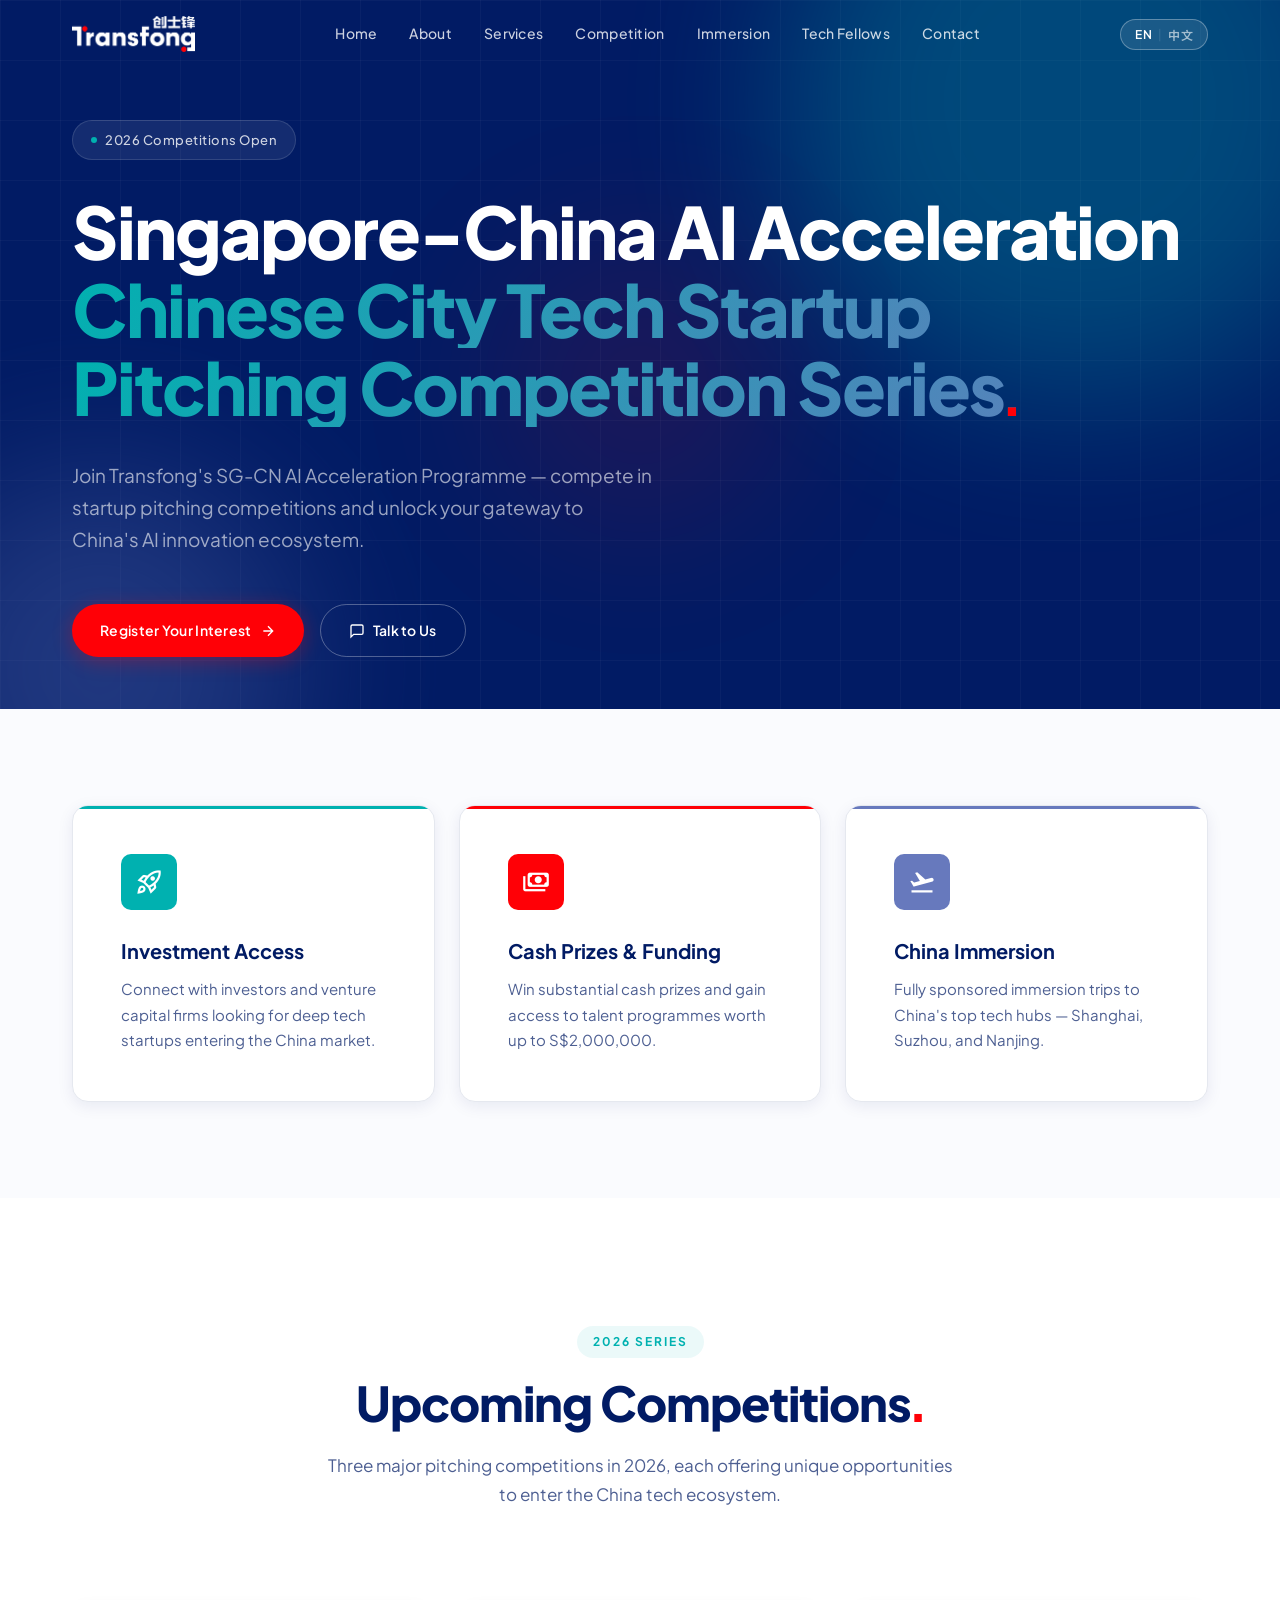
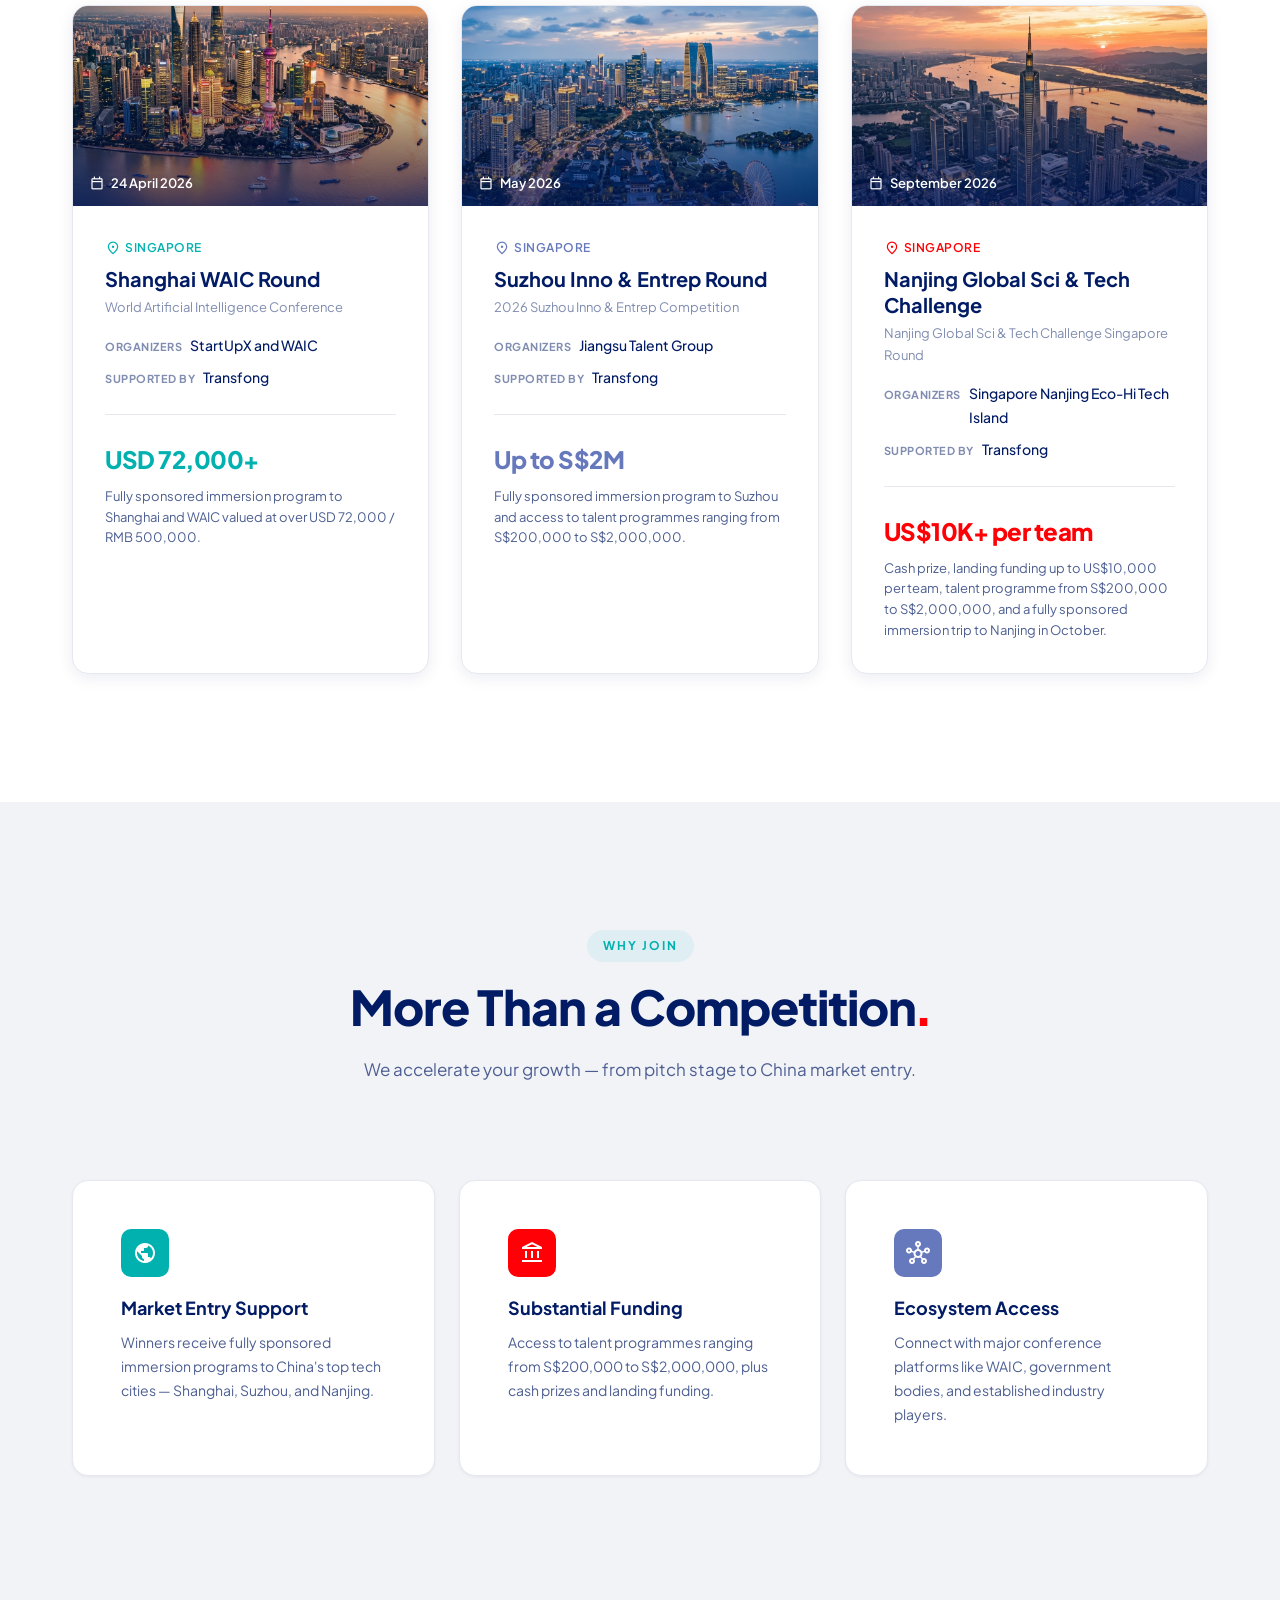
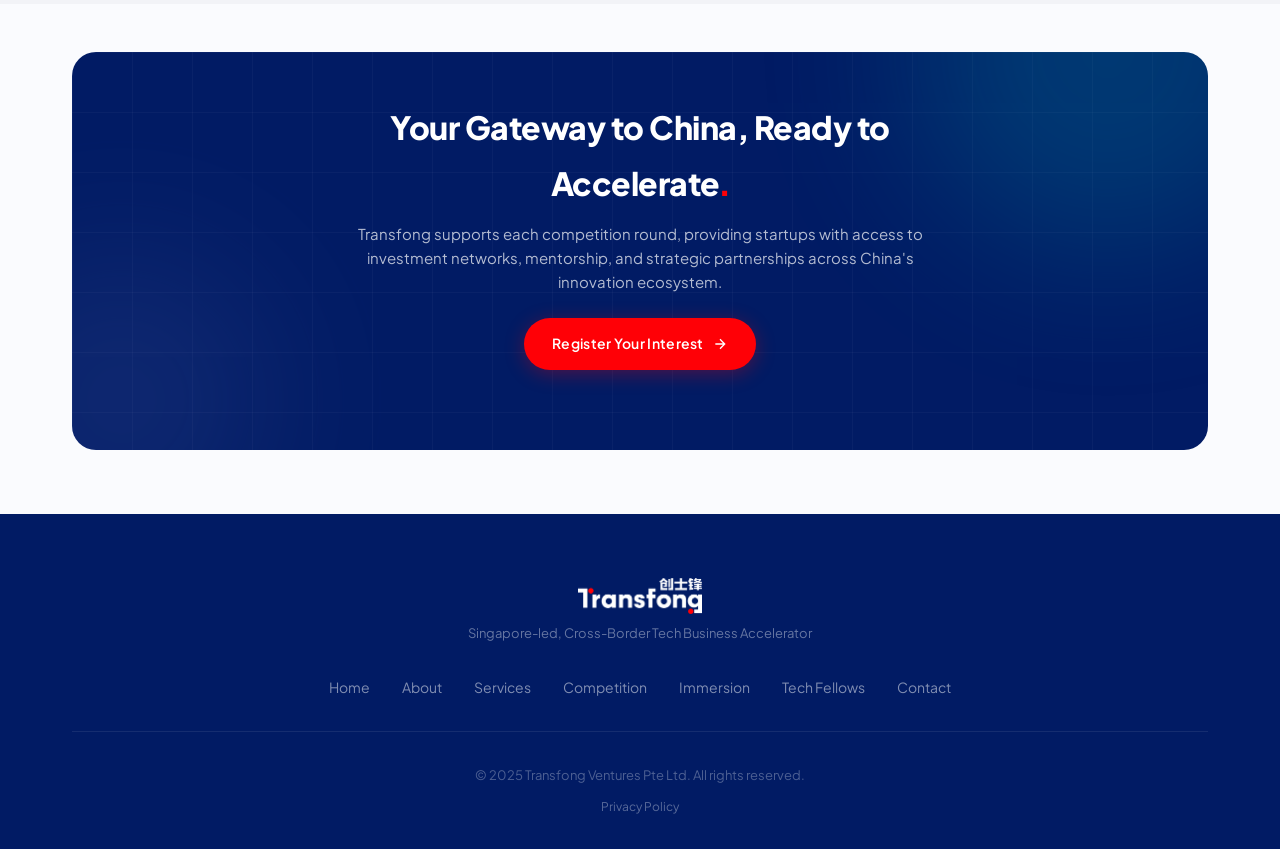
==== commit 57995c6b: "Integrate Tech Fellows into site: rework pillars, partner logo wall, unified nav - Pillar 2 -> SG-CN" ====
--- a/ai-acceleration.html
+++ b/ai-acceleration.html
@@ -4,6 +4,7 @@
     <meta charset="UTF-8">
     <meta name="viewport" content="width=device-width, initial-scale=1.0">
     <title>Singapore-China AI Acceleration — Transfong</title>
+    <link rel="icon" type="image/png" href="favicon.png">
     <meta name="description" content="Join Transfong's SG-CN AI Acceleration Programme — compete in startup pitching competitions and unlock your gateway to China's AI innovation ecosystem.">
     <meta name="keywords" content="Transfong, AI acceleration, startup competition, Singapore, China, WAIC, Suzhou, Nanjing, tech accelerator">
     <link rel="preconnect" href="https://fonts.googleapis.com">
@@ -28,8 +29,9 @@
                 <a href="index.html" class="nav-link" data-en="Home" data-zh="首页">Home</a>
                 <a href="index.html#about" class="nav-link" data-en="About" data-zh="关于我们">About</a>
                 <a href="index.html#services" class="nav-link" data-en="Services" data-zh="核心业务">Services</a>
-                <a href="#" class="nav-link active" data-en="AI Acceleration" data-zh="AI加速计划">AI Acceleration</a>
-                <a href="ai-immersion.html" class="nav-link" data-en="AI Immersion" data-zh="AI沉浸之旅">AI Immersion</a>
+                <a href="#" class="nav-link active" data-en="Competition" data-zh="科创大赛">Competition</a>
+                <a href="ai-immersion.html" class="nav-link" data-en="Immersion" data-zh="沉浸考察">Immersion</a>
+                <a href="tech-fellows.html" class="nav-link" data-en="Tech Fellows" data-zh="科创英才">Tech Fellows</a>
                 <a href="index.html#contact" class="nav-link" data-en="Contact" data-zh="联系我们">Contact</a>
             </div>
             <div class="nav-actions">
@@ -299,8 +301,9 @@
                     <a href="index.html" data-en="Home" data-zh="首页">Home</a>
                     <a href="index.html#about" data-en="About" data-zh="关于我们">About</a>
                     <a href="index.html#services" data-en="Services" data-zh="核心业务">Services</a>
-                    <a href="#" data-en="AI Acceleration" data-zh="AI加速计划">AI Acceleration</a>
-                    <a href="ai-immersion.html" data-en="AI Immersion" data-zh="AI沉浸之旅">AI Immersion</a>
+                    <a href="#" data-en="Competition" data-zh="科创大赛">Competition</a>
+                    <a href="ai-immersion.html" data-en="Immersion" data-zh="沉浸考察">Immersion</a>
+                    <a href="tech-fellows.html" data-en="Tech Fellows" data-zh="科创英才">Tech Fellows</a>
                     <a href="index.html#contact" data-en="Contact" data-zh="联系我们">Contact</a>
                 </div>
                 <div class="footer-bottom">
--- a/styles.css
+++ b/styles.css
@@ -1197,7 +1197,7 @@
 /* Training Grid (Pillar 3) */
 .training-grid {
     display: grid;
-    grid-template-columns: 1fr 1fr;
+    grid-template-columns: repeat(3, 1fr);
     gap: var(--space-lg);
 }
 
@@ -1270,6 +1270,39 @@
 
 .training-card-corp p {
     color: var(--text-secondary);
+}
+
+.training-card-intern {
+    background: var(--white);
+    border: 1px solid var(--border-light);
+    box-shadow: var(--shadow-sm);
+}
+
+.training-card-intern .training-card-tag {
+    background: rgba(0, 177, 176, 0.1);
+    color: var(--teal);
+}
+
+.training-card-intern h4 {
+    color: var(--navy);
+}
+
+.training-card-intern p {
+    color: var(--text-secondary);
+}
+
+.training-card-link {
+    display: inline-block;
+    margin-top: var(--space-md);
+    font-size: 14px;
+    font-weight: 700;
+    color: var(--teal);
+    transition: opacity var(--duration-fast) var(--ease-out);
+}
+
+.training-card-link:hover {
+    opacity: 0.7;
+    text-decoration: underline;
 }
 
 .training-stat {
@@ -2173,3 +2206,87 @@
 .skip-link:focus {
     top: 12px;
 }
+
+/* ============================================
+   PARTNERS SECTION
+   ============================================ */
+.section-partners {
+    background: var(--bg-section);
+}
+
+.partners-subtitle {
+    font-size: 17px;
+    color: var(--text-secondary);
+    max-width: 640px;
+    margin: var(--space-md) auto 0;
+    line-height: 1.7;
+}
+
+.partners-grid {
+    display: grid;
+    grid-template-columns: repeat(3, 1fr);
+    gap: var(--space-lg);
+    margin-top: var(--space-2xl);
+}
+
+.partner-card {
+    background: var(--white);
+    border: 1px solid var(--border-light);
+    border-radius: var(--radius-lg);
+    padding: var(--space-xl) var(--space-lg);
+    display: flex;
+    flex-direction: column;
+    align-items: center;
+    text-align: center;
+    box-shadow: var(--shadow-sm);
+    transition: all var(--duration-normal) var(--ease-out);
+}
+
+.partner-card:hover {
+    transform: translateY(-4px);
+    box-shadow: var(--shadow-lg);
+}
+
+.partner-logo {
+    height: 96px;
+    display: flex;
+    align-items: center;
+    justify-content: center;
+    margin-bottom: var(--space-md);
+}
+
+.partner-logo img {
+    max-height: 96px;
+    max-width: 220px;
+    width: auto;
+    object-fit: contain;
+}
+
+.partner-name {
+    font-size: 13.5px;
+    font-weight: 600;
+    color: var(--text-secondary);
+    line-height: 1.55;
+    max-width: 260px;
+}
+
+@media (max-width: 992px) {
+    .partners-grid {
+        grid-template-columns: repeat(2, 1fr);
+    }
+}
+
+@media (max-width: 600px) {
+    .partners-grid {
+        grid-template-columns: 1fr;
+        max-width: 360px;
+        margin-left: auto;
+        margin-right: auto;
+    }
+
+    .partner-logo,
+    .partner-logo img {
+        height: 80px;
+        max-height: 80px;
+    }
+}
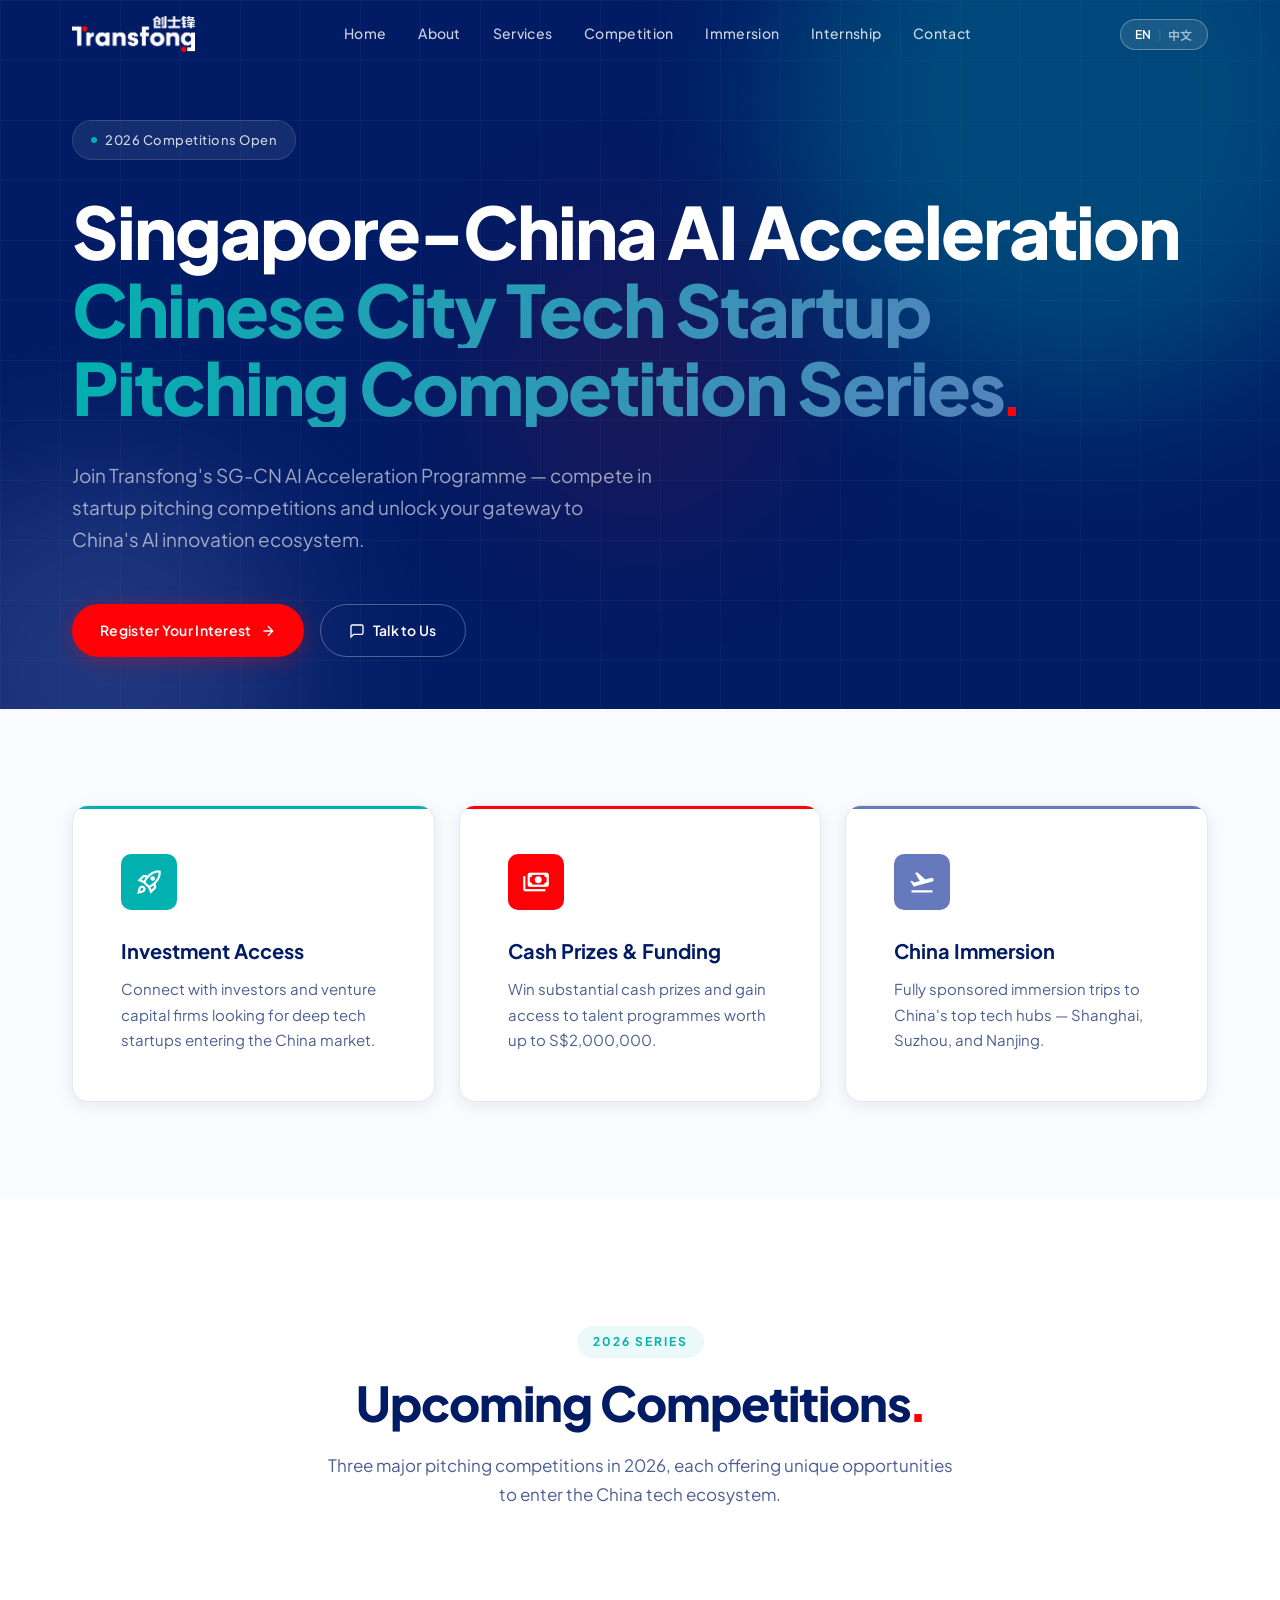
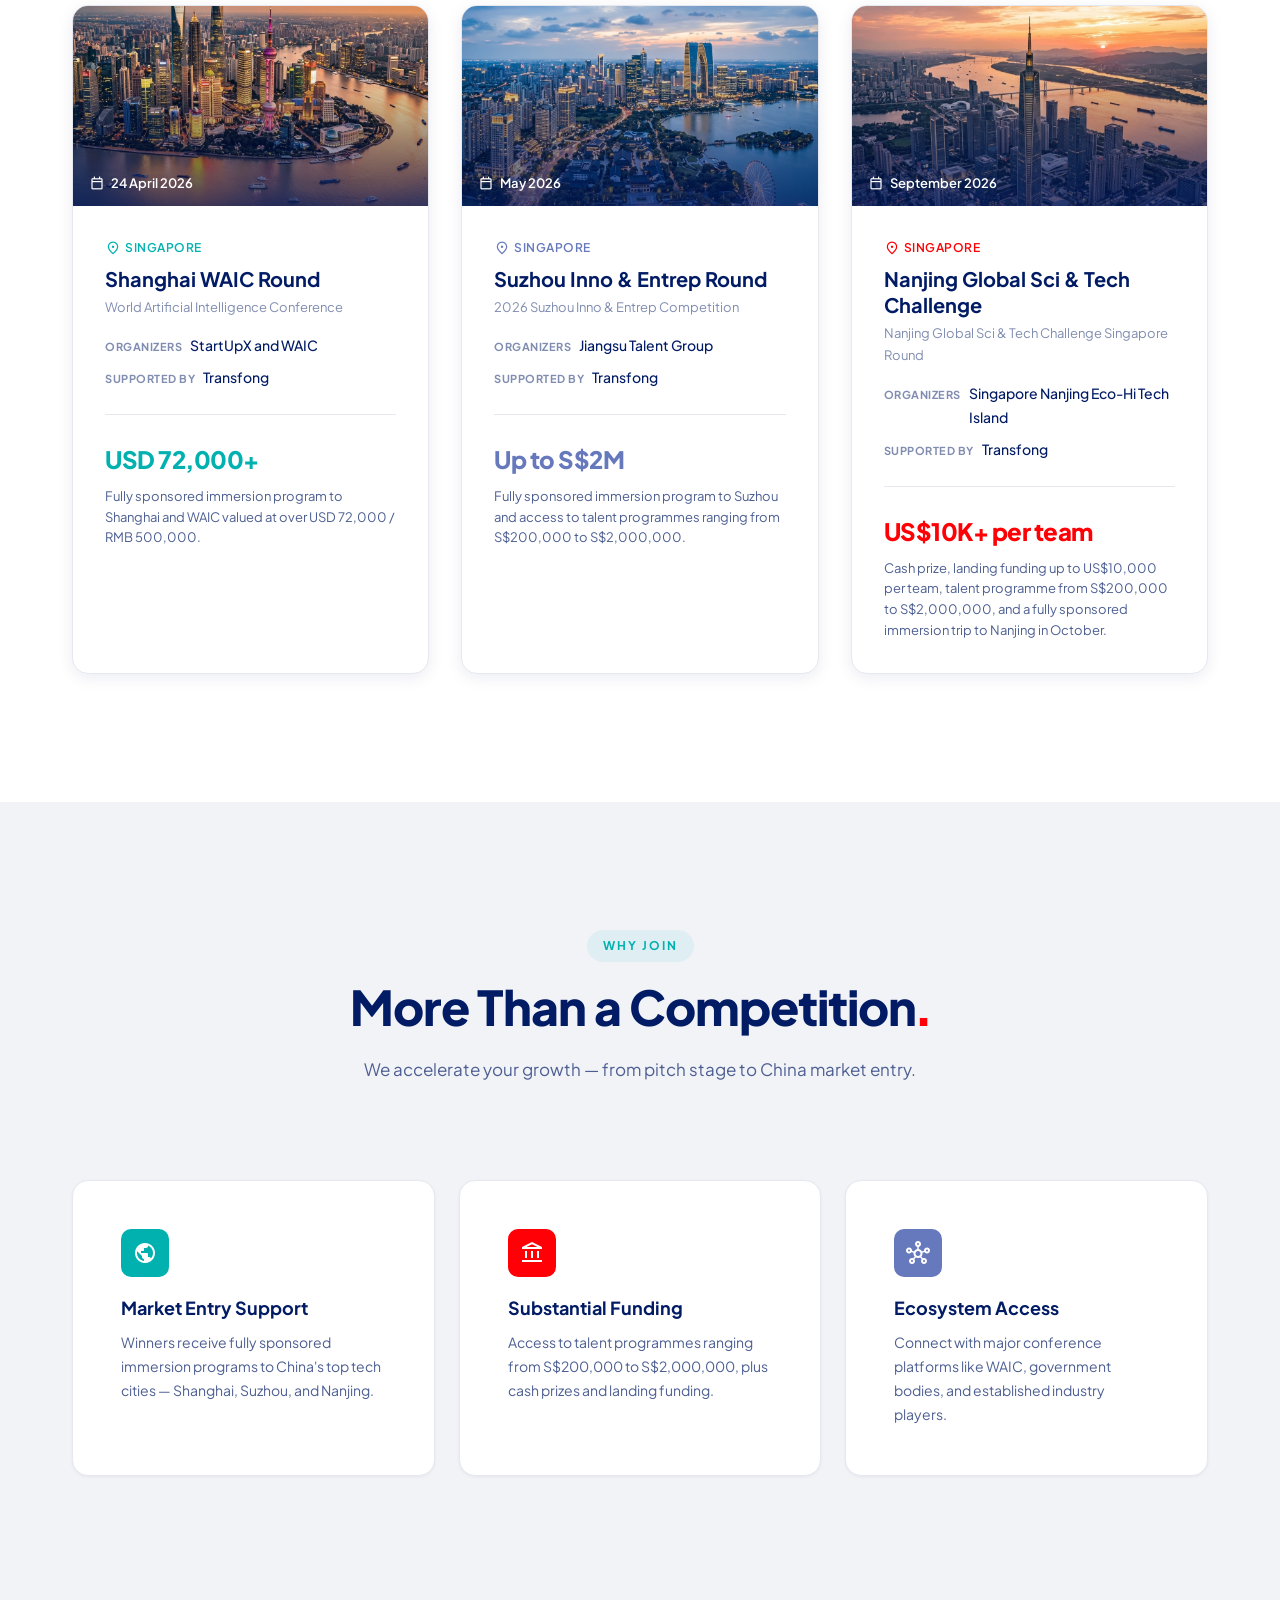
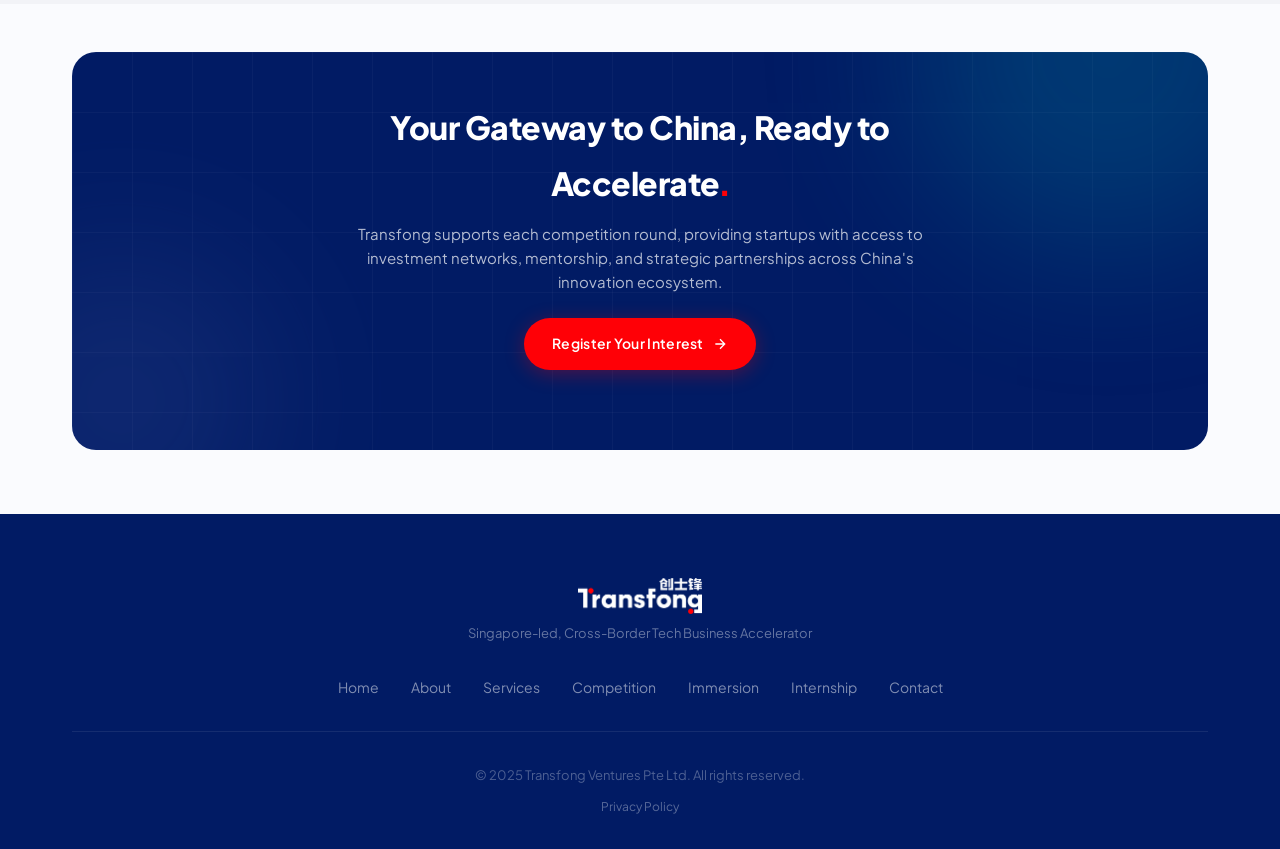
==== commit d76ae101: "Fellowship page final review round: rename to internship.html, redesigned portfolio, refined section" ====
--- a/ai-acceleration.html
+++ b/ai-acceleration.html
@@ -31,7 +31,7 @@
                 <a href="index.html#services" class="nav-link" data-en="Services" data-zh="核心业务">Services</a>
                 <a href="#" class="nav-link active" data-en="Competition" data-zh="科创大赛">Competition</a>
                 <a href="ai-immersion.html" class="nav-link" data-en="Immersion" data-zh="沉浸考察">Immersion</a>
-                <a href="tech-fellows.html" class="nav-link" data-en="Tech Fellows" data-zh="科创英才">Tech Fellows</a>
+                <a href="internship.html" class="nav-link" data-en="Internship" data-zh="科创实习">Internship</a>
                 <a href="index.html#contact" class="nav-link" data-en="Contact" data-zh="联系我们">Contact</a>
             </div>
             <div class="nav-actions">
@@ -303,7 +303,7 @@
                     <a href="index.html#services" data-en="Services" data-zh="核心业务">Services</a>
                     <a href="#" data-en="Competition" data-zh="科创大赛">Competition</a>
                     <a href="ai-immersion.html" data-en="Immersion" data-zh="沉浸考察">Immersion</a>
-                    <a href="tech-fellows.html" data-en="Tech Fellows" data-zh="科创英才">Tech Fellows</a>
+                    <a href="internship.html" data-en="Internship" data-zh="科创实习">Internship</a>
                     <a href="index.html#contact" data-en="Contact" data-zh="联系我们">Contact</a>
                 </div>
                 <div class="footer-bottom">
--- a/styles.css
+++ b/styles.css
@@ -1194,6 +1194,20 @@
     line-height: 1.7;
 }
 
+.accel-card-link {
+    display: inline-block;
+    margin-top: var(--space-md);
+    font-size: 14px;
+    font-weight: 700;
+    color: var(--teal);
+    transition: opacity var(--duration-fast) var(--ease-out);
+}
+
+.accel-card-link:hover {
+    opacity: 0.7;
+    text-decoration: underline;
+}
+
 /* Training Grid (Pillar 3) */
 .training-grid {
     display: grid;
@@ -1214,8 +1228,9 @@
 }
 
 .training-card-gov {
-    background: linear-gradient(135deg, var(--navy), var(--navy-90));
-    color: var(--white);
+    background: var(--white);
+    border: 1px solid var(--border-light);
+    box-shadow: var(--shadow-sm);
 }
 
 .training-card-corp {
@@ -1236,8 +1251,8 @@
 }
 
 .training-card-gov .training-card-tag {
-    background: rgba(0, 177, 176, 0.2);
-    color: var(--teal);
+    background: rgba(1, 27, 100, 0.07);
+    color: var(--navy);
 }
 
 .training-card-corp .training-card-tag {
@@ -1252,7 +1267,7 @@
 }
 
 .training-card-gov h4 {
-    color: var(--white);
+    color: var(--navy);
 }
 
 .training-card-corp h4 {
@@ -1265,7 +1280,7 @@
 }
 
 .training-card-gov p {
-    color: rgba(255, 255, 255, 0.6);
+    color: var(--text-secondary);
 }
 
 .training-card-corp p {
@@ -1321,7 +1336,7 @@
 
 .stat-label {
     font-size: 14px;
-    color: rgba(255, 255, 255, 0.6);
+    color: var(--text-secondary);
     font-weight: 500;
 }
 
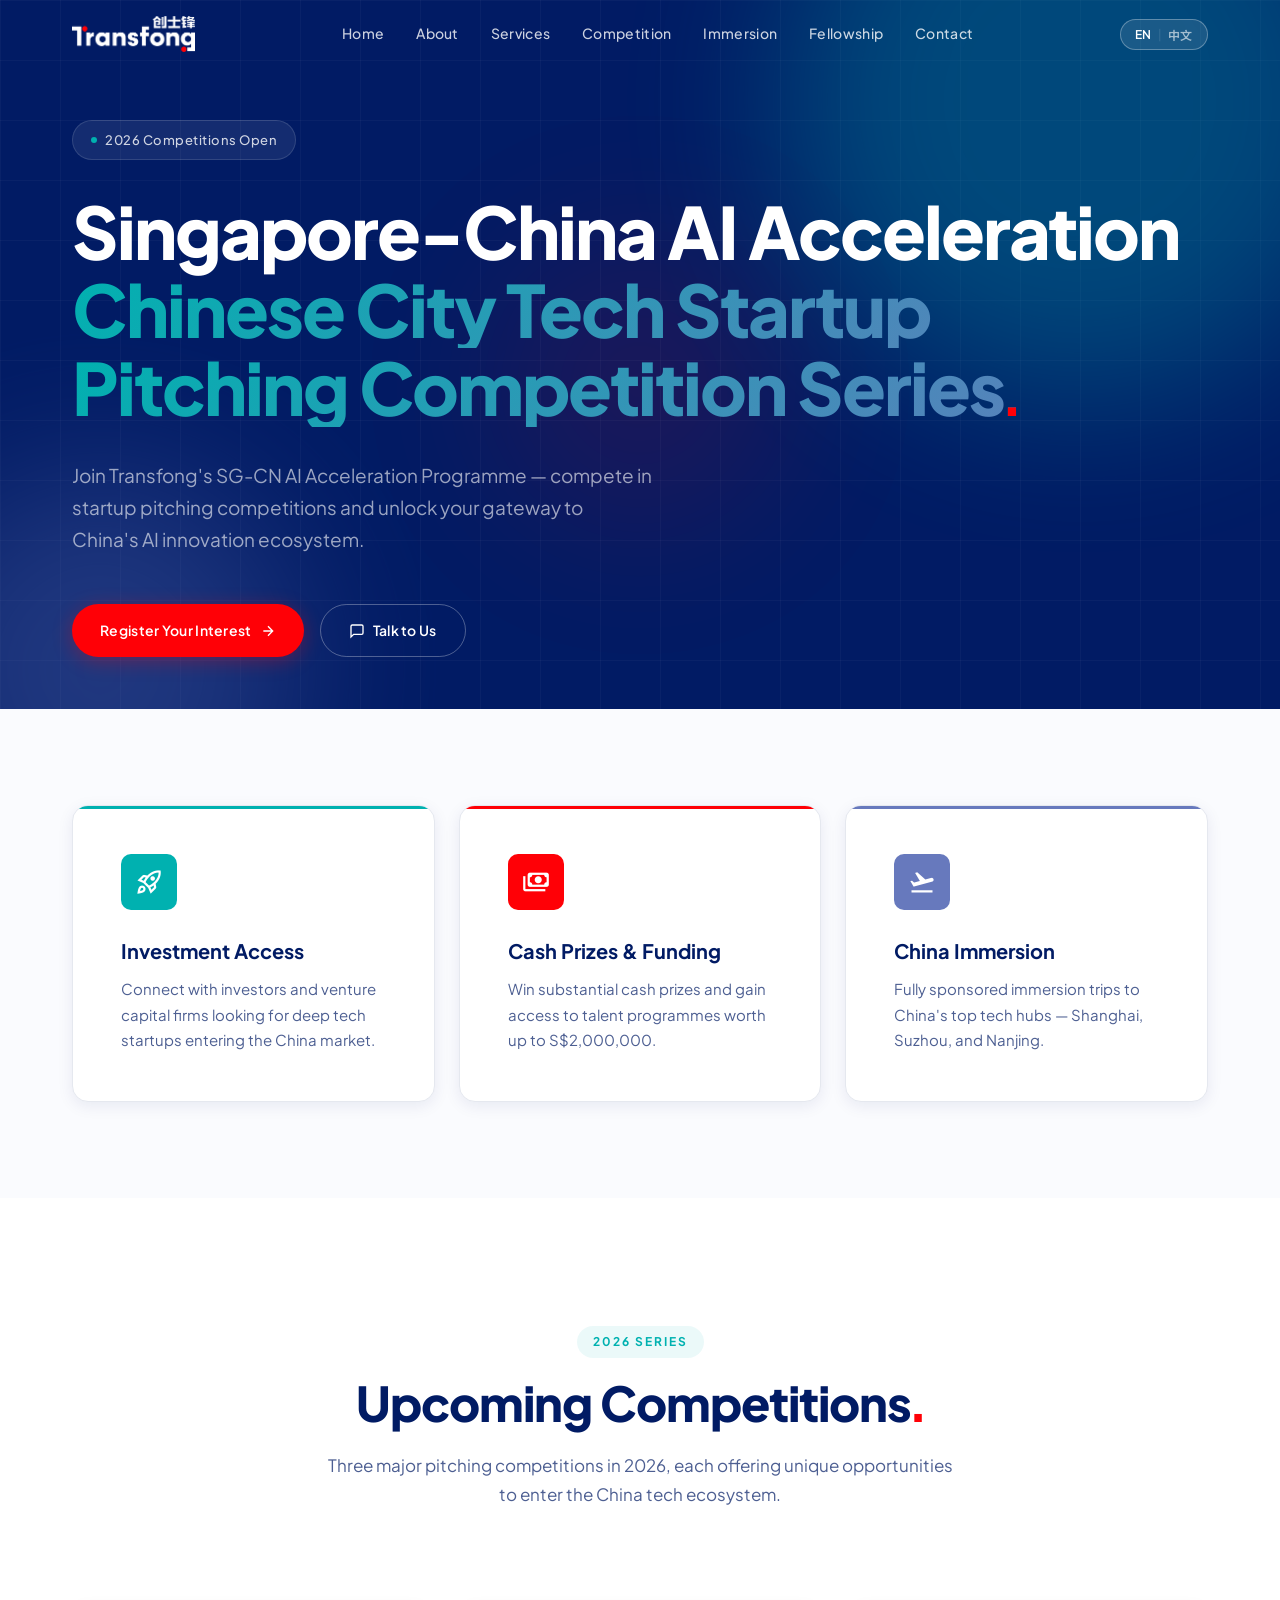
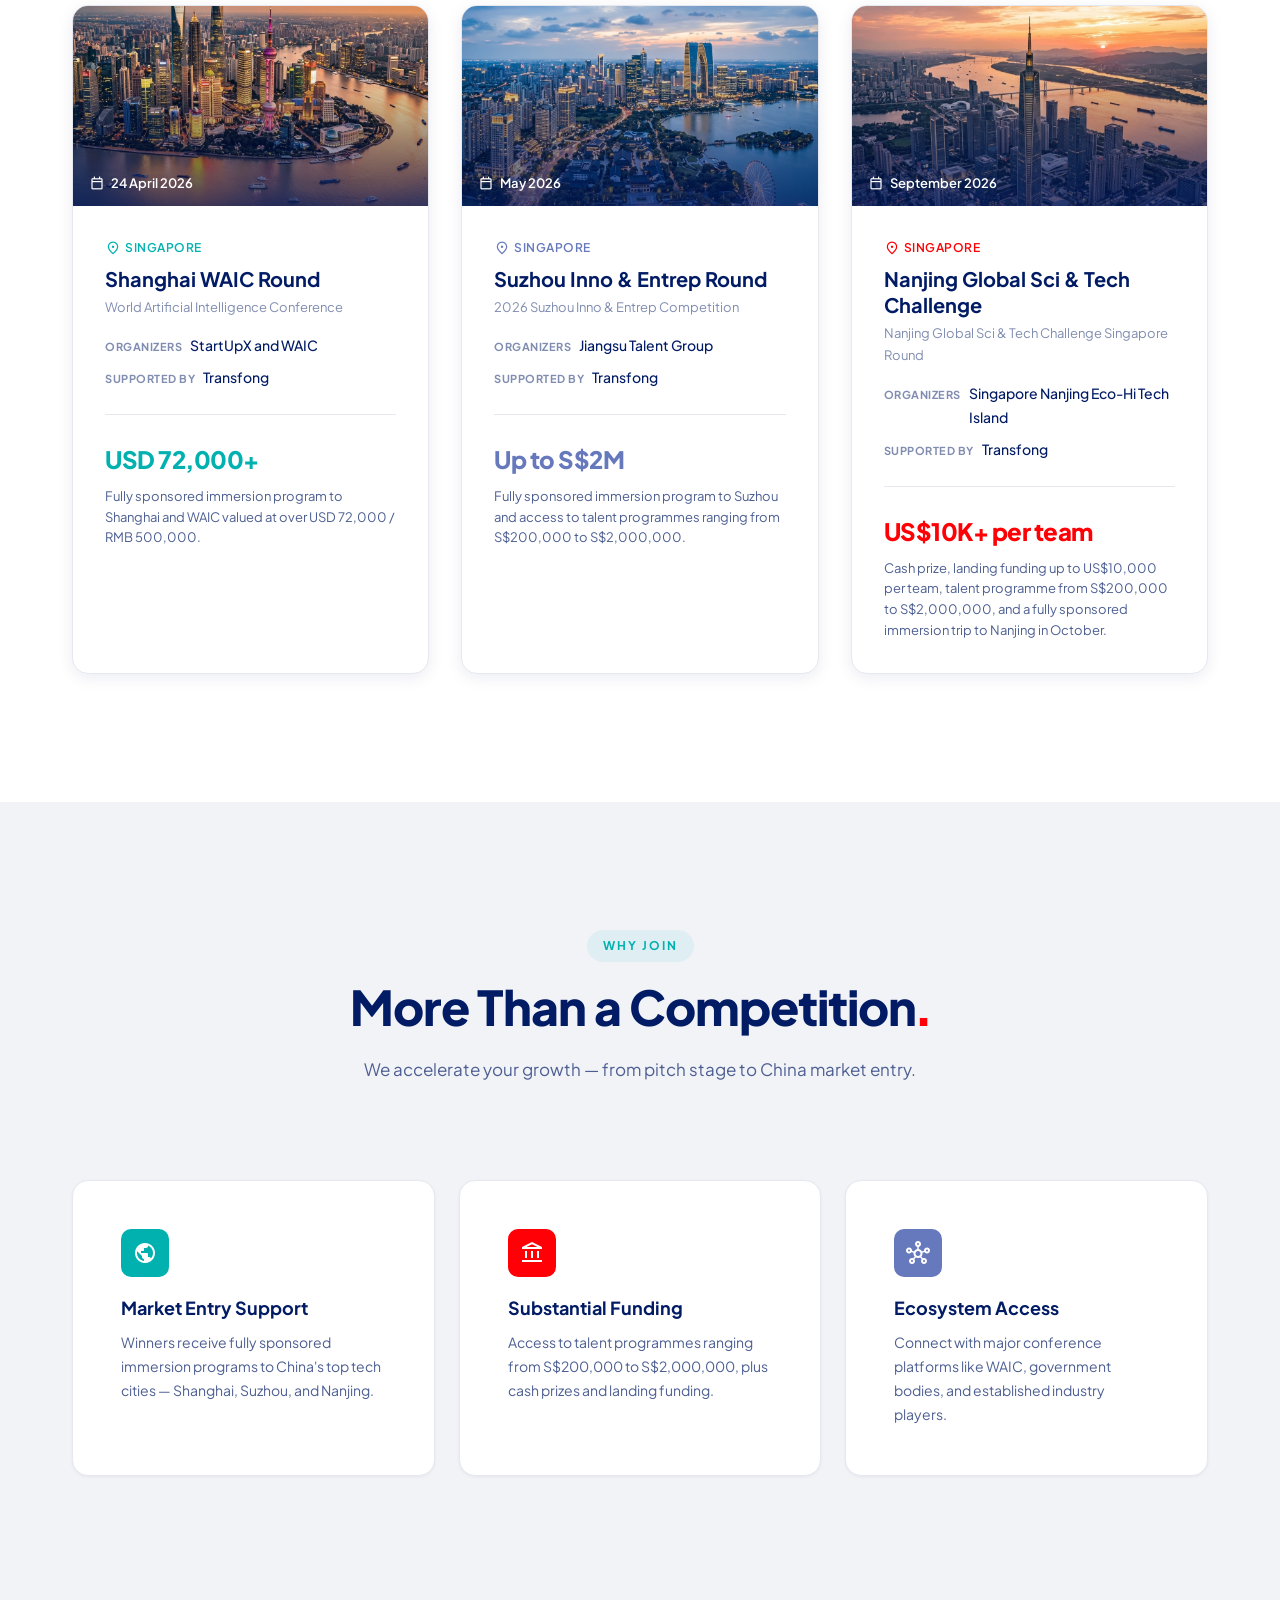
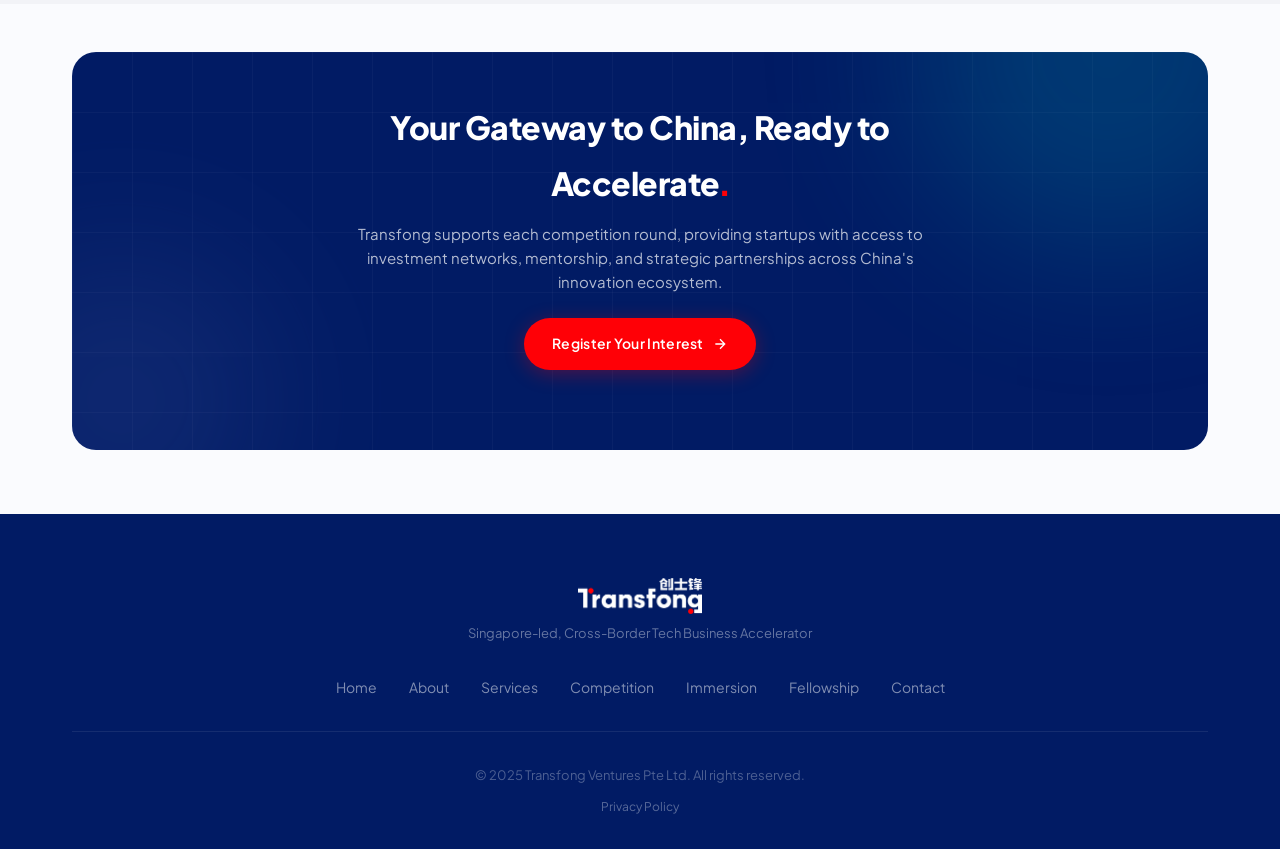
==== commit 8dc3545e: "Rename Internship to Fellowship (menu + URL) and align outcome card titles beside icons - internship" ====
--- a/ai-acceleration.html
+++ b/ai-acceleration.html
@@ -31,7 +31,7 @@
                 <a href="index.html#services" class="nav-link" data-en="Services" data-zh="核心业务">Services</a>
                 <a href="#" class="nav-link active" data-en="Competition" data-zh="科创大赛">Competition</a>
                 <a href="ai-immersion.html" class="nav-link" data-en="Immersion" data-zh="沉浸考察">Immersion</a>
-                <a href="internship.html" class="nav-link" data-en="Internship" data-zh="科创实习">Internship</a>
+                <a href="fellowship.html" class="nav-link" data-en="Fellowship" data-zh="英才计划">Fellowship</a>
                 <a href="index.html#contact" class="nav-link" data-en="Contact" data-zh="联系我们">Contact</a>
             </div>
             <div class="nav-actions">
@@ -303,7 +303,7 @@
                     <a href="index.html#services" data-en="Services" data-zh="核心业务">Services</a>
                     <a href="#" data-en="Competition" data-zh="科创大赛">Competition</a>
                     <a href="ai-immersion.html" data-en="Immersion" data-zh="沉浸考察">Immersion</a>
-                    <a href="internship.html" data-en="Internship" data-zh="科创实习">Internship</a>
+                    <a href="fellowship.html" data-en="Fellowship" data-zh="英才计划">Fellowship</a>
                     <a href="index.html#contact" data-en="Contact" data-zh="联系我们">Contact</a>
                 </div>
                 <div class="footer-bottom">
--- a/styles.css
+++ b/styles.css
@@ -1262,8 +1262,16 @@
 
 .training-card h4 {
     font-size: 20px;
+    font-weight: 800;
+    margin-bottom: 2px;
+}
+
+.training-card-sub {
+    font-size: 14.5px;
     font-weight: 700;
+    color: var(--navy-60);
     margin-bottom: var(--space-sm);
+    line-height: 1.5;
 }
 
 .training-card-gov h4 {
@@ -2226,12 +2234,22 @@
    PARTNERS SECTION
    ============================================ */
 .section-partners {
-    background: var(--bg-section);
+    background: var(--navy);
+}
+
+.section-partners .section-title {
+    color: var(--white);
+}
+
+.section-partners .section-label {
+    background: rgba(0, 177, 176, 0.15);
+    color: var(--teal);
+    border-color: rgba(0, 177, 176, 0.3);
 }
 
 .partners-subtitle {
     font-size: 17px;
-    color: var(--text-secondary);
+    color: rgba(255, 255, 255, 0.72);
     max-width: 640px;
     margin: var(--space-md) auto 0;
     line-height: 1.7;
@@ -2240,49 +2258,56 @@
 .partners-grid {
     display: grid;
     grid-template-columns: repeat(3, 1fr);
-    gap: var(--space-lg);
+    gap: var(--space-md);
     margin-top: var(--space-2xl);
+    max-width: 1020px;
+    margin-left: auto;
+    margin-right: auto;
 }
 
 .partner-card {
     background: var(--white);
-    border: 1px solid var(--border-light);
+    border: 1px solid rgba(255, 255, 255, 0.2);
     border-radius: var(--radius-lg);
-    padding: var(--space-xl) var(--space-lg);
+    padding: var(--space-lg) var(--space-md);
     display: flex;
     flex-direction: column;
     align-items: center;
     text-align: center;
-    box-shadow: var(--shadow-sm);
+    box-shadow: 0 8px 32px rgba(0, 0, 0, 0.25);
     transition: all var(--duration-normal) var(--ease-out);
 }
 
 .partner-card:hover {
     transform: translateY(-4px);
-    box-shadow: var(--shadow-lg);
+    box-shadow: 0 16px 48px rgba(0, 177, 176, 0.2), 0 8px 32px rgba(0, 0, 0, 0.35);
 }
 
 .partner-logo {
-    height: 96px;
+    height: 72px;
     display: flex;
     align-items: center;
     justify-content: center;
-    margin-bottom: var(--space-md);
+    margin-bottom: var(--space-sm);
 }
 
 .partner-logo img {
-    max-height: 96px;
-    max-width: 220px;
+    max-height: 72px;
+    max-width: 200px;
     width: auto;
     object-fit: contain;
 }
 
 .partner-name {
-    font-size: 13.5px;
+    font-size: 13px;
     font-weight: 600;
     color: var(--text-secondary);
-    line-height: 1.55;
-    max-width: 260px;
+    line-height: 1.5;
+    max-width: 250px;
+    min-height: 40px;
+    display: flex;
+    align-items: center;
+    justify-content: center;
 }
 
 @media (max-width: 992px) {
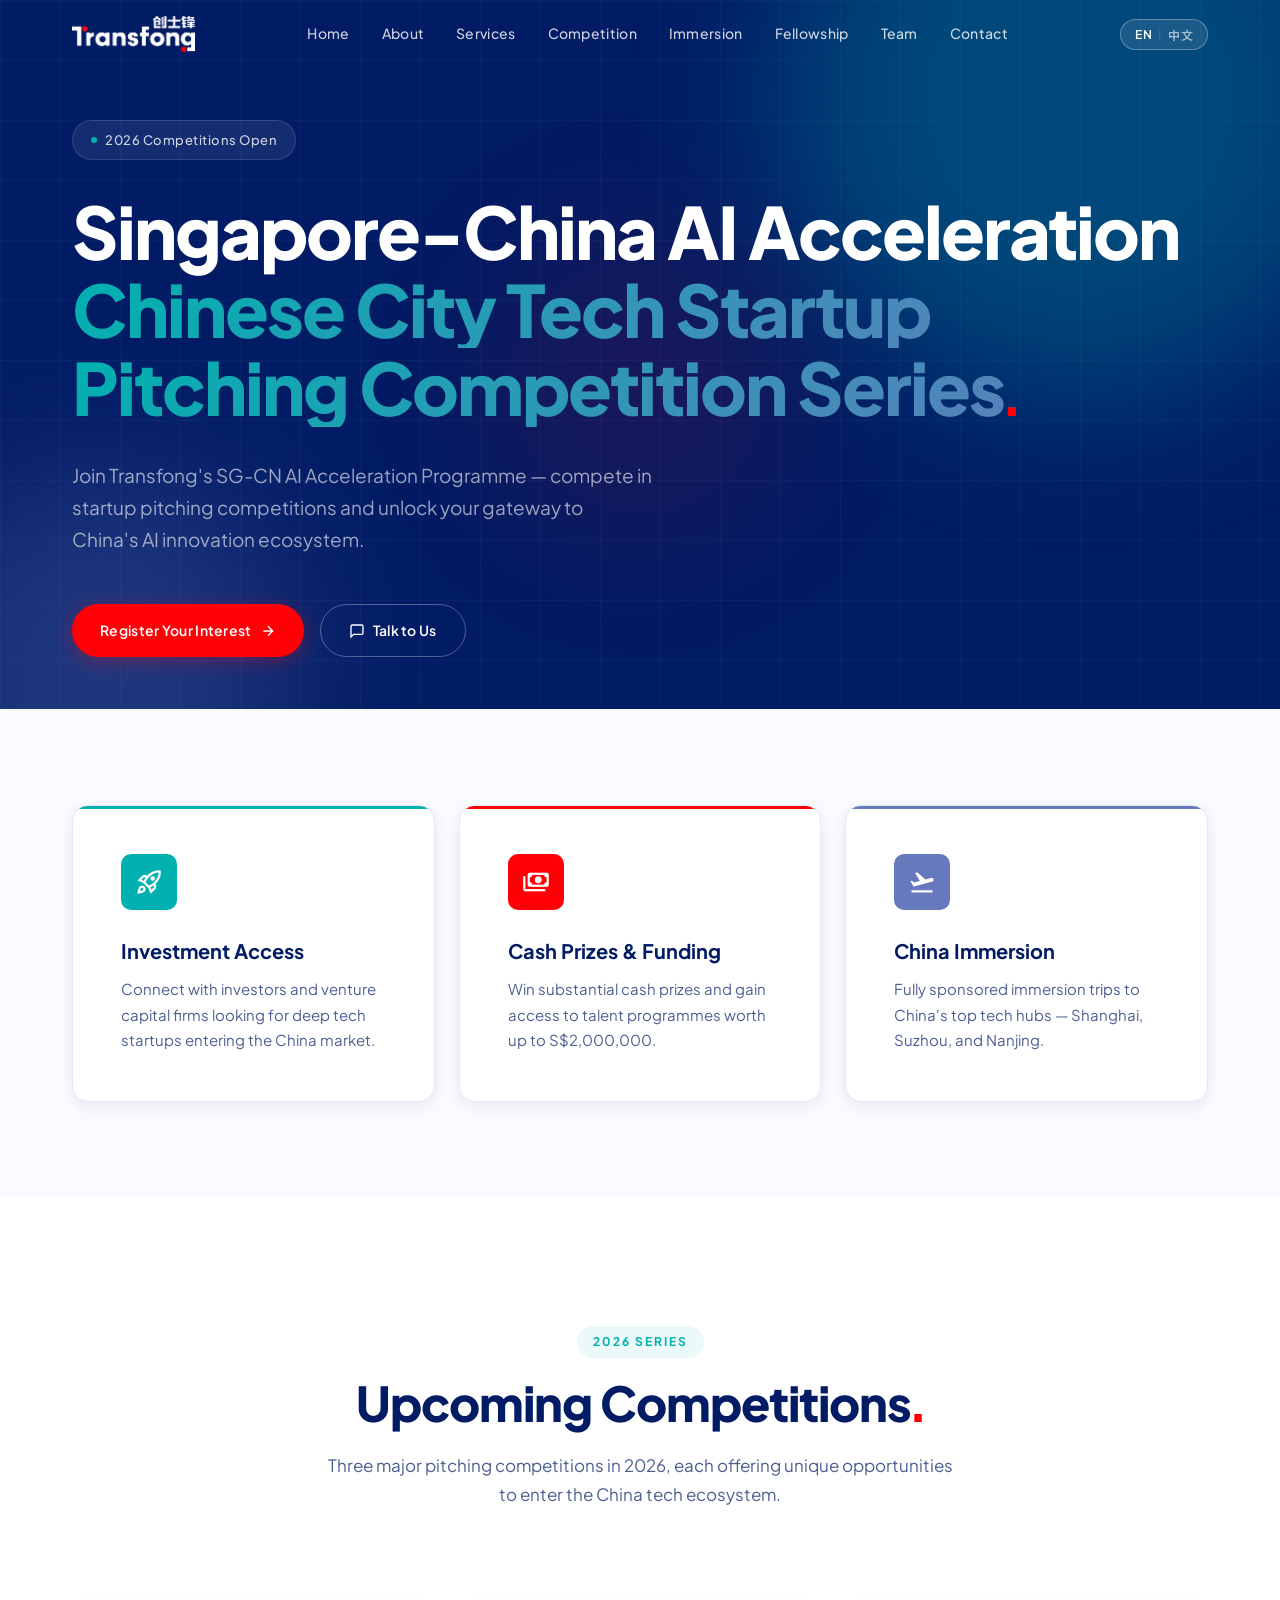
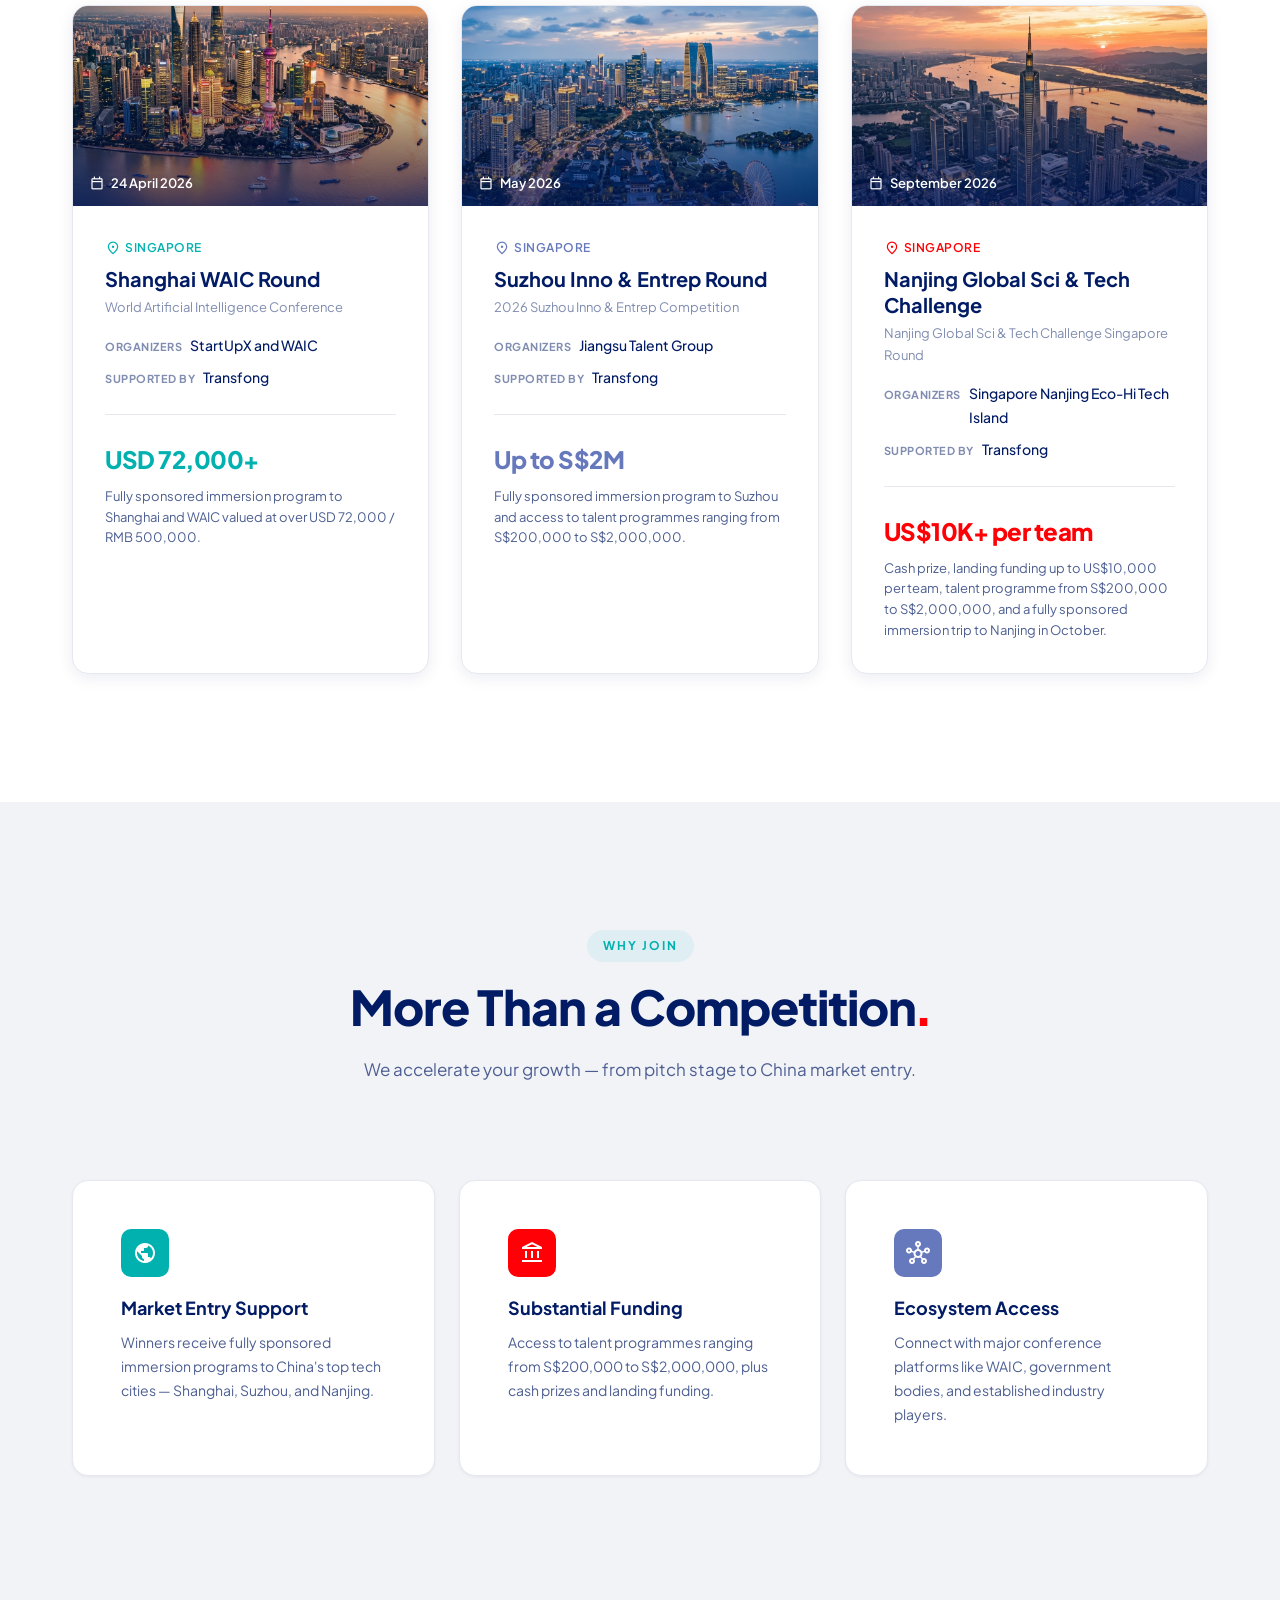
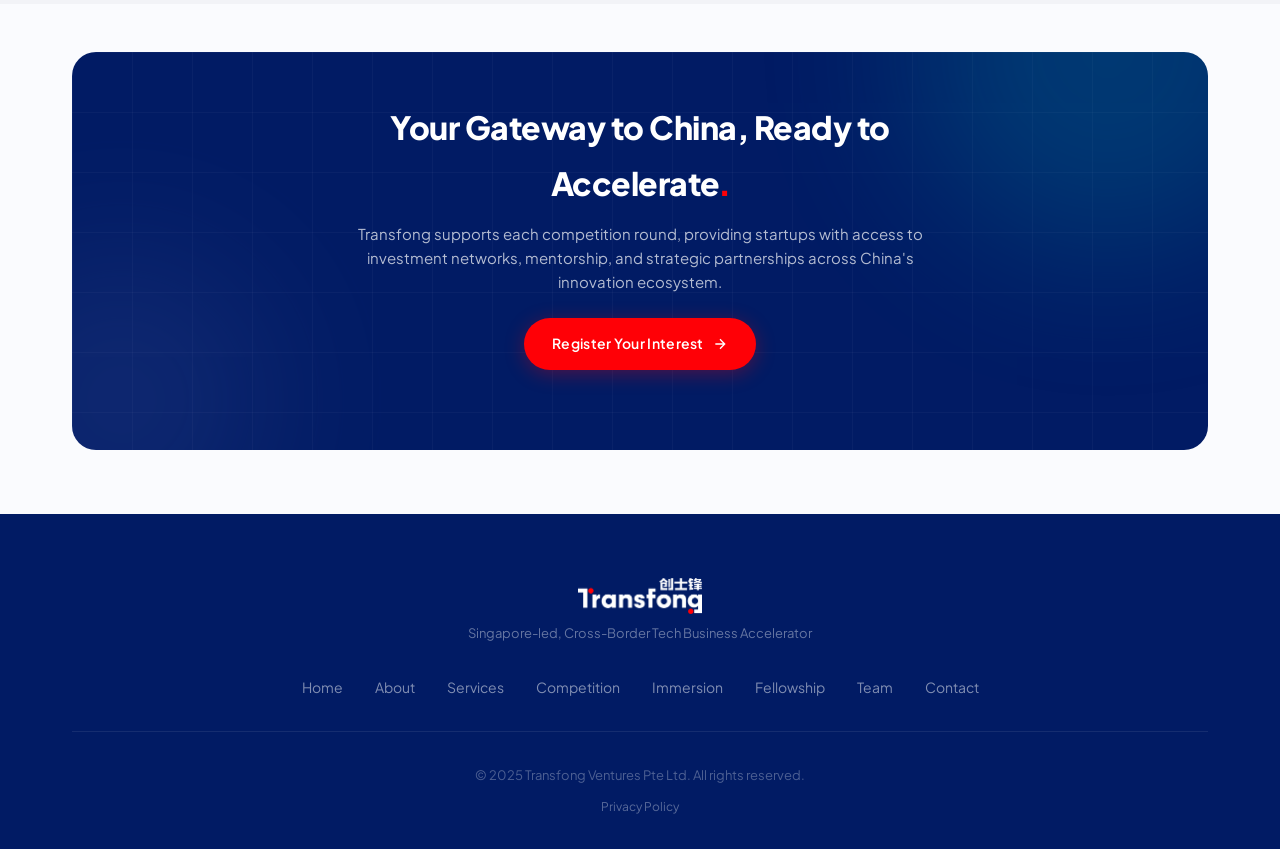
==== commit 48a0572c: "Add hidden Ningxia immersion page; add Team to all sub-page menus - New link-only page ningxia-immer" ====
--- a/ai-acceleration.html
+++ b/ai-acceleration.html
@@ -32,6 +32,7 @@
                 <a href="#" class="nav-link active" data-en="Competition" data-zh="科创大赛">Competition</a>
                 <a href="ai-immersion.html" class="nav-link" data-en="Immersion" data-zh="沉浸考察">Immersion</a>
                 <a href="fellowship.html" class="nav-link" data-en="Fellowship" data-zh="英才计划">Fellowship</a>
+                <a href="index.html#team" class="nav-link" data-en="Team" data-zh="团队">Team</a>
                 <a href="index.html#contact" class="nav-link" data-en="Contact" data-zh="联系我们">Contact</a>
             </div>
             <div class="nav-actions">
@@ -304,6 +305,7 @@
                     <a href="#" data-en="Competition" data-zh="科创大赛">Competition</a>
                     <a href="ai-immersion.html" data-en="Immersion" data-zh="沉浸考察">Immersion</a>
                     <a href="fellowship.html" data-en="Fellowship" data-zh="英才计划">Fellowship</a>
+                    <a href="index.html#team" data-en="Team" data-zh="团队">Team</a>
                     <a href="index.html#contact" data-en="Contact" data-zh="联系我们">Contact</a>
                 </div>
                 <div class="footer-bottom">
--- a/styles.css
+++ b/styles.css
@@ -259,6 +259,7 @@
 .lang-toggle {
     display: flex;
     align-items: center;
+    white-space: nowrap;
     gap: 6px;
     padding: 6px 14px;
     border-radius: var(--radius-full);
@@ -376,16 +377,15 @@
 
 /* Sunshine — subtle gradient lighting in upper right */
 .hero-sunshine {
+    /* Spans the whole hero: a partial box would clip the gradient and leave
+       a visible vertical seam, most noticeable on narrow screens. */
     position: absolute;
-    top: 0;
-    right: 0;
-    width: 70%;
-    height: 80%;
+    inset: 0;
     background: radial-gradient(
-        circle at top right,
+        circle at 100% 0%,
         rgba(29, 116, 255, 0.25) 0%,
         rgba(36, 172, 251, 0.1) 40%,
-        transparent 70%
+        transparent 72%
     );
     pointer-events: none;
     z-index: 1;
@@ -2260,54 +2260,106 @@
     grid-template-columns: repeat(3, 1fr);
     gap: var(--space-md);
     margin-top: var(--space-2xl);
-    max-width: 1020px;
+    max-width: 880px;
     margin-left: auto;
     margin-right: auto;
 }
 
+/* Flip card: logo on the front, full organisation name on the back */
 .partner-card {
+    perspective: 1000px;
+    height: 124px;
+    cursor: pointer;
+}
+
+.partner-card-inner {
+    position: relative;
+    width: 100%;
+    height: 100%;
+    transform-style: preserve-3d;
+    transition: transform 0.6s var(--ease-out);
+}
+
+.partner-card:hover .partner-card-inner,
+.partner-card:focus-visible .partner-card-inner,
+.partner-card.flipped .partner-card-inner {
+    transform: rotateY(180deg);
+}
+
+.partner-card:focus-visible {
+    outline: 2px solid var(--teal);
+    outline-offset: 3px;
+    border-radius: var(--radius-lg);
+}
+
+.partner-card-front,
+.partner-card-back {
+    position: absolute;
+    inset: 0;
+    display: flex;
+    align-items: center;
+    justify-content: center;
+    padding: var(--space-md);
+    border-radius: var(--radius-lg);
+    backface-visibility: hidden;
+    -webkit-backface-visibility: hidden;
+}
+
+.partner-card-front {
     background: var(--white);
     border: 1px solid rgba(255, 255, 255, 0.2);
-    border-radius: var(--radius-lg);
-    padding: var(--space-lg) var(--space-md);
-    display: flex;
-    flex-direction: column;
-    align-items: center;
+    box-shadow: 0 8px 32px rgba(0, 0, 0, 0.25);
+    padding: var(--space-sm) var(--space-md);
+}
+
+.partner-card-back {
+    transform: rotateY(180deg);
+    background: #04246F;
+    border: 1px solid rgba(0, 177, 176, 0.55);
+    box-shadow: 0 12px 40px rgba(0, 0, 0, 0.3);
     text-align: center;
-    box-shadow: 0 8px 32px rgba(0, 0, 0, 0.25);
-    transition: all var(--duration-normal) var(--ease-out);
-}
-
-.partner-card:hover {
-    transform: translateY(-4px);
-    box-shadow: 0 16px 48px rgba(0, 177, 176, 0.2), 0 8px 32px rgba(0, 0, 0, 0.35);
-}
-
+}
+
+/* Every logo occupies an identical box, whatever its aspect ratio */
 .partner-logo {
-    height: 72px;
+    width: 100%;
+    height: 84px;
     display: flex;
     align-items: center;
     justify-content: center;
-    margin-bottom: var(--space-sm);
 }
 
 .partner-logo img {
-    max-height: 72px;
-    max-width: 200px;
+    max-height: 84px;
+    max-width: 100%;
     width: auto;
     object-fit: contain;
 }
 
+/* The SGTech wordmark is far wider than the rest — keep it at its original scale */
+.partner-logo img[src*="sgtech"] {
+    max-height: 56px;
+}
+
 .partner-name {
+    font-size: 14px;
+    font-weight: 600;
+    color: var(--white);
+    line-height: 1.45;
+    margin: 0;
+}
+
+/* Touch devices cannot hover, so a tap flips the card (see script.js) —
+   the hint below the section title tells visitors that. */
+.partners-hint {
+    display: none;
     font-size: 13px;
-    font-weight: 600;
-    color: var(--text-secondary);
-    line-height: 1.5;
-    max-width: 250px;
-    min-height: 40px;
-    display: flex;
-    align-items: center;
-    justify-content: center;
+    color: rgba(255, 255, 255, 0.65);
+    margin-top: var(--space-sm);
+}
+
+@media (hover: none) {
+    .partners-hint { display: block; }
 }
 
 @media (max-width: 992px) {
@@ -2323,10 +2375,5 @@
         margin-left: auto;
         margin-right: auto;
     }
-
-    .partner-logo,
-    .partner-logo img {
-        height: 80px;
-        max-height: 80px;
-    }
-}
+}
+}
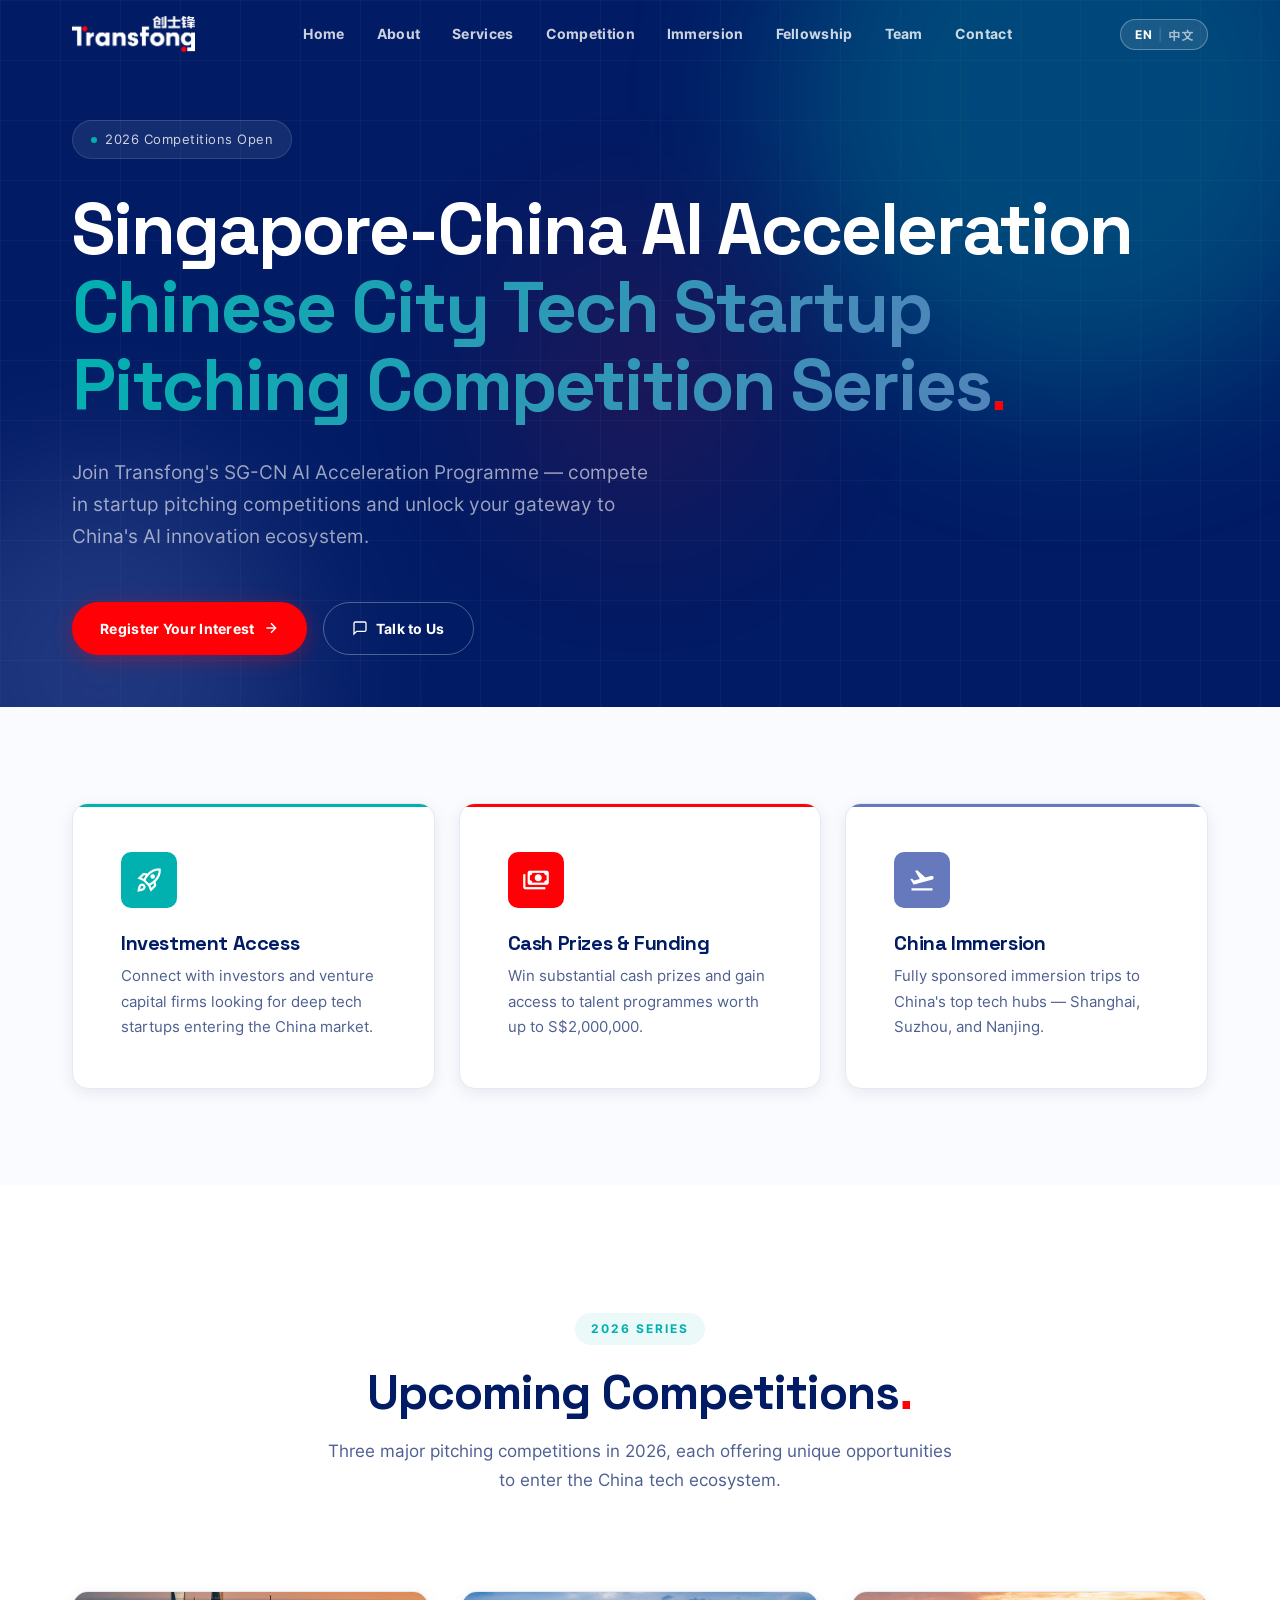
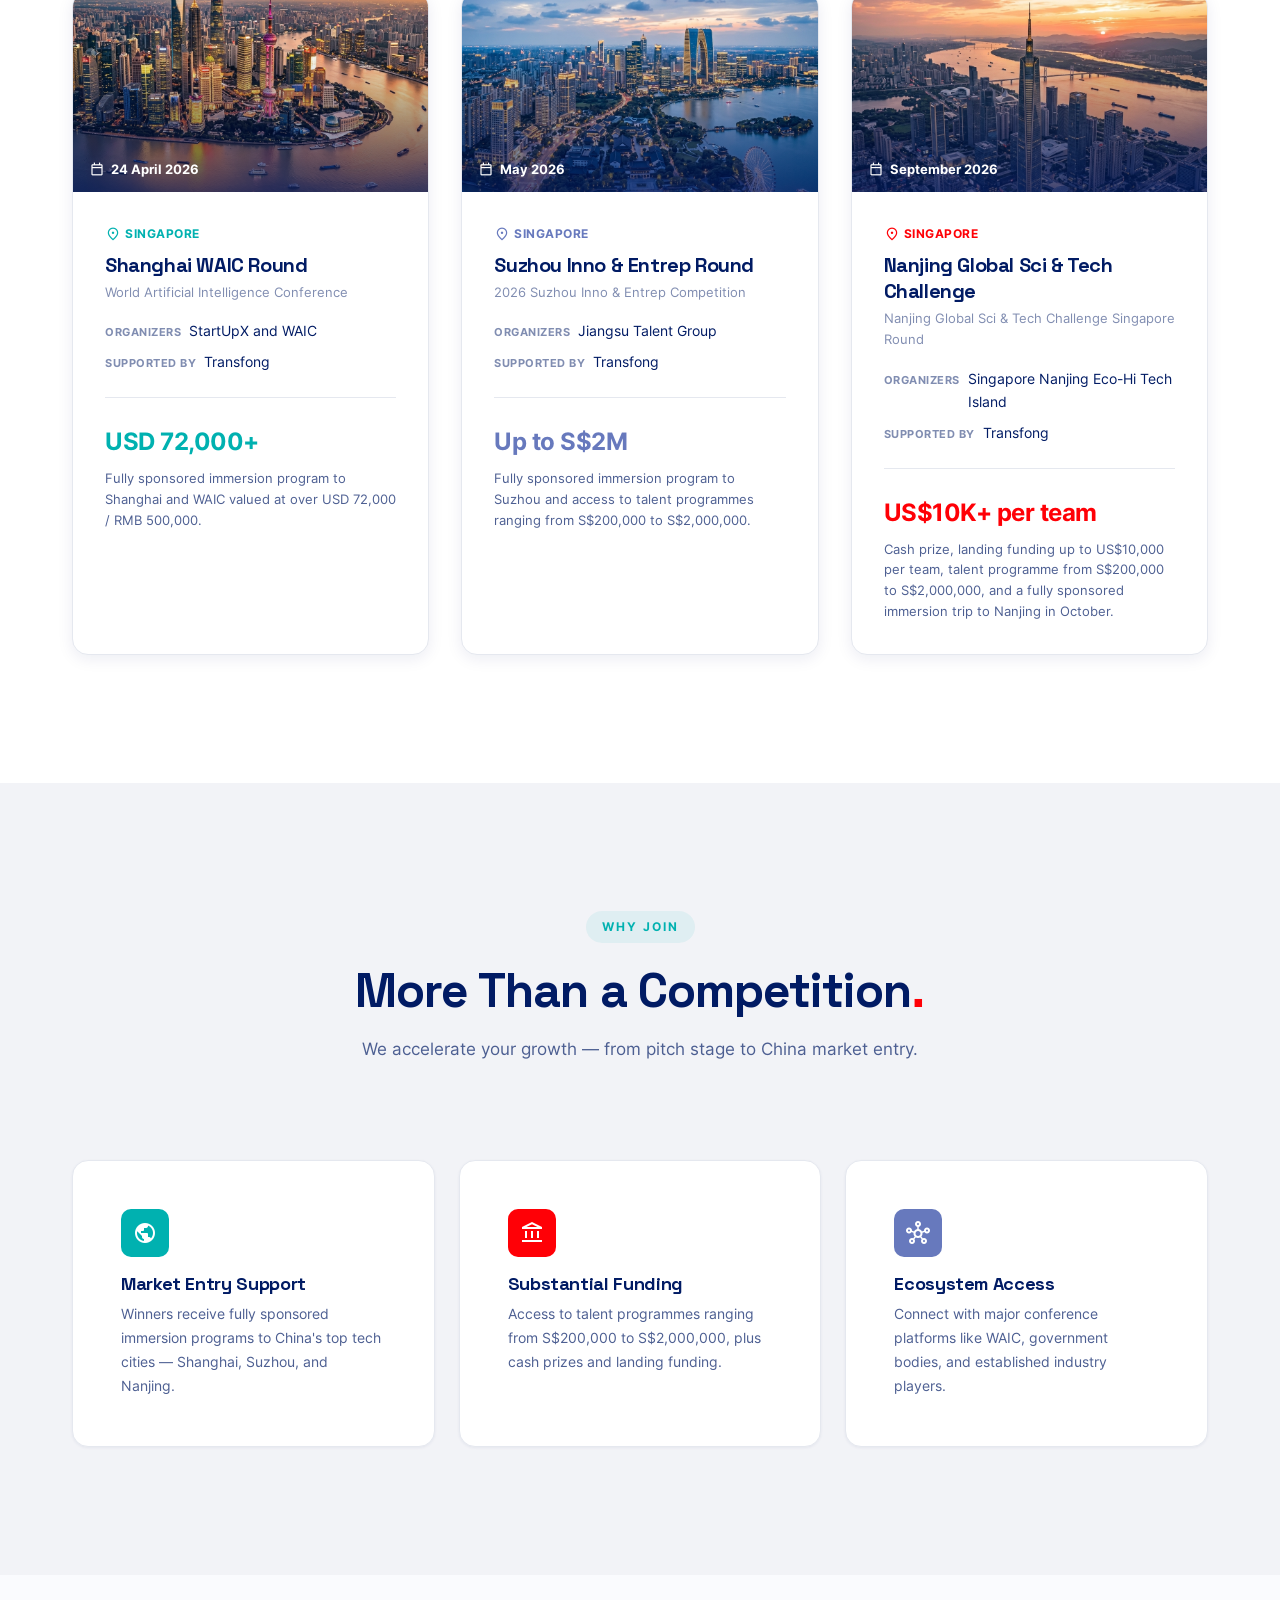
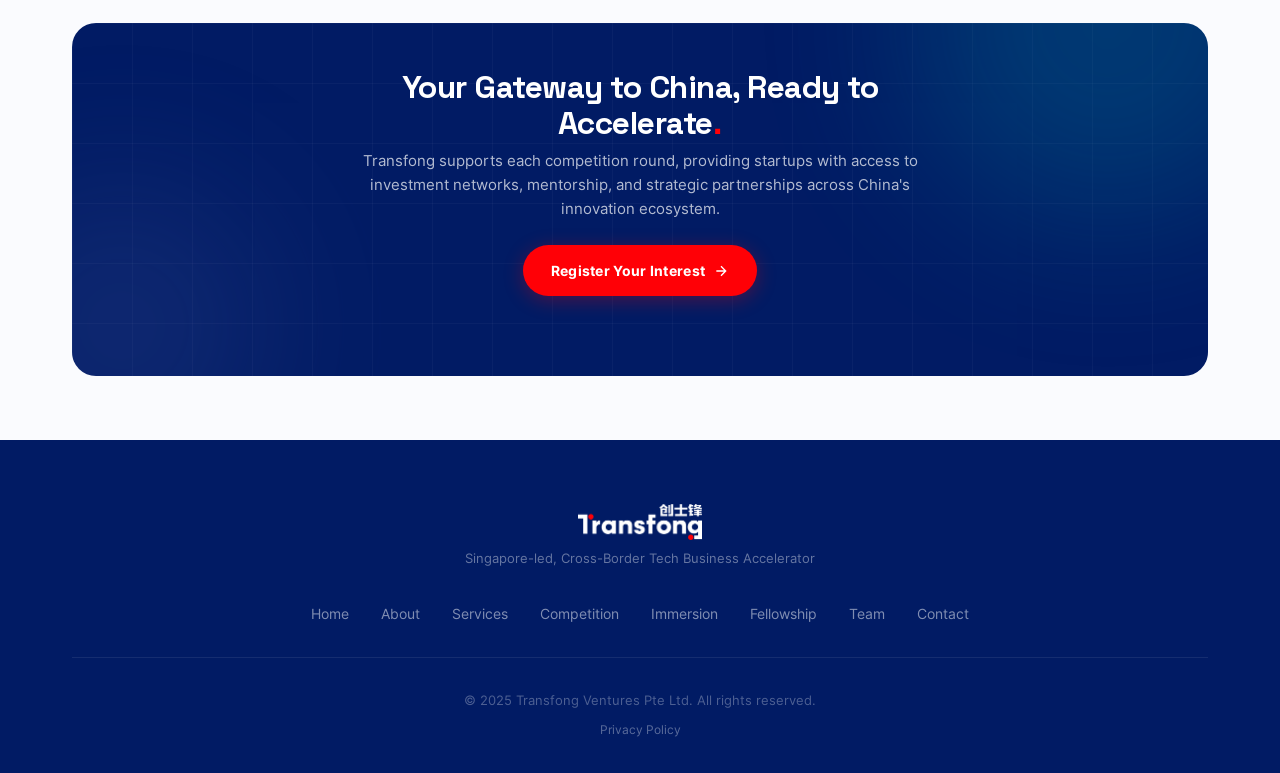
==== commit 689ca4b9: "Switch to self-hosted Space Grotesk + Inter + Noto Sans SC Implements website-font-update-brief.  Fo" ====
--- a/ai-acceleration.html
+++ b/ai-acceleration.html
@@ -9,8 +9,9 @@
     <meta name="keywords" content="Transfong, AI acceleration, startup competition, Singapore, China, WAIC, Suzhou, Nanjing, tech accelerator">
     <link rel="preconnect" href="https://fonts.googleapis.com">
     <link rel="preconnect" href="https://fonts.gstatic.com" crossorigin>
-    <link href="https://fonts.googleapis.com/css2?family=Noto+Sans+SC:wght@300;400;500;600;700;800;900&family=Plus+Jakarta+Sans:wght@300;400;500;600;700;800&display=swap" rel="stylesheet">
     <link href="https://fonts.googleapis.com/css2?family=Material+Symbols+Outlined:opsz,wght,FILL,GRAD@24,400,0,0" rel="stylesheet">
+    <link rel="preload" href="/fonts/SpaceGrotesk-Bold.woff2" as="font" type="font/woff2" crossorigin>
+    <link rel="preload" href="/fonts/Inter-Regular.woff2" as="font" type="font/woff2" crossorigin>
     <link rel="stylesheet" href="styles.css">
     <link rel="stylesheet" href="acceleration.css">
 </head>
--- a/styles.css
+++ b/styles.css
@@ -1,6 +1,63 @@
 /* ============================================
    TRANSFONG CORPORATE WEBSITE — DESIGN SYSTEM
    ============================================ */
+
+/* ============================================
+   SELF-HOSTED WEBFONTS
+   Space Grotesk = display/headings · Inter = subtitles + body
+   Noto Sans SC  = all Chinese (unicode-range gated: Latin-only
+   pages never download it). Only 400 and 700 exist — never use
+   300/500/600/800/900. Regenerate with ./build-fonts.sh
+   ============================================ */
+@font-face {
+    font-family: 'Space Grotesk';
+    src: url('/fonts/SpaceGrotesk-Regular.woff2') format('woff2');
+    font-weight: 400; font-style: normal; font-display: swap;
+}
+@font-face {
+    font-family: 'Space Grotesk';
+    src: url('/fonts/SpaceGrotesk-Bold.woff2') format('woff2');
+    font-weight: 700; font-style: normal; font-display: swap;
+}
+@font-face {
+    font-family: 'Inter';
+    src: url('/fonts/Inter-Regular.woff2') format('woff2');
+    font-weight: 400; font-style: normal; font-display: swap;
+}
+@font-face {
+    font-family: 'Inter';
+    src: url('/fonts/Inter-Bold.woff2') format('woff2');
+    font-weight: 700; font-style: normal; font-display: swap;
+}
+@font-face {
+    font-family: 'Noto Sans SC';
+    src: url('/fonts/NotoSansSC-Regular.woff2') format('woff2');
+    font-weight: 400; font-style: normal; font-display: swap;
+    unicode-range: U+2E80-9FFF, U+3000-303F, U+FF00-FFEF, U+4E00-9FFF;
+}
+@font-face {
+    font-family: 'Noto Sans SC';
+    src: url('/fonts/NotoSansSC-Bold.woff2') format('woff2');
+    font-weight: 700; font-style: normal; font-display: swap;
+    unicode-range: U+2E80-9FFF, U+3000-303F, U+FF00-FFEF, U+4E00-9FFF;
+}
+
+/* Chinese that shows even in English mode (the 中文 toggle and Chinese company
+   names). Declared AFTER the full CJK faces above and scoped to just those
+   codepoints, so an English visitor downloads ~8 KB instead of ~520 KB.
+   Regenerated by ./build-fonts.sh — re-run it if that always-visible text changes. */
+@font-face {
+    font-family: 'Noto Sans SC';
+    src: url('/fonts/UI-NotoSansSC-Regular.woff2') format('woff2');
+    font-weight: 400; font-style: normal; font-display: swap;
+    unicode-range: U+4E2D,U+4E91,U+4EBA,U+521B,U+52A8,U+5316,U+535A,U+539F,U+5668,U+571F,U+5757,U+57C3,U+57FA,U+58EB,U+5927,U+5934,U+5B50,U+5DE8,U+6280,U+6570,U+6587,U+65AF,U+65B0,U+661F,U+667A,U+6717,U+673A,U+6CC9,U+6CD5,U+6D77,U+754C,U+77E5,U+7845,U+79D1,U+7A7A,U+7F9A,U+80B4,U+80FD,U+81EA,U+87F9,U+89C6,U+8DC3,U+950B,U+95F4,U+987F,U+9A71,U+9A7E,U+9B54;
+}
+@font-face {
+    font-family: 'Noto Sans SC';
+    src: url('/fonts/UI-NotoSansSC-Bold.woff2') format('woff2');
+    font-weight: 700; font-style: normal; font-display: swap;
+    unicode-range: U+4E2D,U+4E91,U+4EBA,U+521B,U+52A8,U+5316,U+535A,U+539F,U+5668,U+571F,U+5757,U+57C3,U+57FA,U+58EB,U+5927,U+5934,U+5B50,U+5DE8,U+6280,U+6570,U+6587,U+65AF,U+65B0,U+661F,U+667A,U+6717,U+673A,U+6CC9,U+6CD5,U+6D77,U+754C,U+77E5,U+7845,U+79D1,U+7A7A,U+7F9A,U+80B4,U+80FD,U+81EA,U+87F9,U+89C6,U+8DC3,U+950B,U+95F4,U+987F,U+9A71,U+9A7E,U+9B54;
+}
 
 /* --- CSS Custom Properties --- */
 :root {
@@ -34,8 +91,10 @@
     --border-light: #E5E8EF;
 
     /* Typography */
-    --font-display: 'Plus Jakarta Sans', 'Noto Sans SC', sans-serif;
-    --font-body: 'Plus Jakarta Sans', 'Noto Sans SC', sans-serif;
+    --font-display:  'Space Grotesk', 'Noto Sans SC', system-ui, -apple-system, 'Segoe UI', sans-serif;
+    --font-subtitle: 'Inter', 'Noto Sans SC', system-ui, -apple-system, 'Segoe UI', sans-serif;
+    --font-body:     'Inter', 'Noto Sans SC', system-ui, -apple-system, 'Segoe UI', sans-serif;
+    --font-cjk:      'Noto Sans SC', sans-serif;
 
     /* Spacing */
     --space-xs: 0.25rem;
@@ -78,8 +137,6 @@
 
 html {
     scroll-behavior: smooth;
-    -webkit-font-smoothing: antialiased;
-    -moz-osx-font-smoothing: grayscale;
 }
 
 body {
@@ -176,7 +233,7 @@
 
 .logo-t {
     color: var(--white);
-    font-weight: 800;
+    font-weight: 700;
     font-size: 18px;
     letter-spacing: -0.5px;
 }
@@ -192,7 +249,7 @@
 }
 
 .logo-text {
-    font-weight: 800;
+    font-weight: 700;
     font-size: 16px;
     letter-spacing: 2px;
     color: var(--navy);
@@ -215,7 +272,7 @@
 
 .nav-link {
     font-size: 14px;
-    font-weight: 500;
+    font-weight: 400;
     letter-spacing: 0.3px;
     color: var(--text-secondary);
     transition: color var(--duration-fast) var(--ease-out);
@@ -274,7 +331,7 @@
 
 .lang-option {
     font-size: 12px;
-    font-weight: 600;
+    font-weight: 700;
     letter-spacing: 0.5px;
     color: var(--text-light);
     cursor: pointer;
@@ -474,7 +531,7 @@
     border: 1px solid rgba(255, 255, 255, 0.12);
     border-radius: var(--radius-full);
     font-size: 13px;
-    font-weight: 500;
+    font-weight: 400;
     color: rgba(255, 255, 255, 0.8);
     letter-spacing: 0.5px;
     margin-bottom: var(--space-xl);
@@ -503,7 +560,7 @@
 .hero-title-line {
     display: block;
     font-size: clamp(40px, 7vw, 80px);
-    font-weight: 800;
+    font-weight: 700;
     line-height: 1.08;
     color: var(--white);
     letter-spacing: -2px;
@@ -574,7 +631,7 @@
 
 .chat-avatar-name {
     font-size: 13px;
-    font-weight: 800;
+    font-weight: 700;
     color: var(--navy);
     background: var(--white);
     padding: 2px 10px;
@@ -615,7 +672,7 @@
 /* Red dot brand accent — matches Transfong logo */
 .title-red-dot {
     color: var(--red);
-    font-weight: 900;
+    font-weight: 700;
     font-size: 1.1em;
     font-family: 'Arial Rounded MT Bold', 'Nunito', 'Varela Round', sans-serif;
 }
@@ -640,7 +697,7 @@
     padding: 14px 28px;
     border-radius: var(--radius-full);
     font-size: 14px;
-    font-weight: 600;
+    font-weight: 700;
     letter-spacing: 0.3px;
     transition: all var(--duration-normal) var(--ease-out);
 }
@@ -763,7 +820,7 @@
 
 .section-title {
     font-size: clamp(32px, 5vw, 48px);
-    font-weight: 800;
+    font-weight: 700;
     color: var(--navy);
     letter-spacing: -1px;
     line-height: 1.15;
@@ -873,7 +930,7 @@
 
 .about-lead {
     font-size: 22px;
-    font-weight: 600;
+    font-weight: 700;
     line-height: 1.5;
     color: var(--navy);
     margin-bottom: var(--space-lg);
@@ -1262,7 +1319,7 @@
 
 .training-card h4 {
     font-size: 20px;
-    font-weight: 800;
+    font-weight: 700;
     margin-bottom: 2px;
 }
 
@@ -1337,7 +1394,7 @@
 
 .stat-number {
     font-size: 40px;
-    font-weight: 800;
+    font-weight: 700;
     color: var(--teal);
     line-height: 1;
 }
@@ -1345,7 +1402,7 @@
 .stat-label {
     font-size: 14px;
     color: var(--text-secondary);
-    font-weight: 500;
+    font-weight: 400;
 }
 
 
@@ -1419,7 +1476,7 @@
 
 .team-avatar-inner {
     font-size: 28px;
-    font-weight: 800;
+    font-weight: 700;
     color: var(--white);
     letter-spacing: 1px;
 }
@@ -1448,7 +1505,7 @@
 
 .team-card-info h3 {
     font-size: 22px;
-    font-weight: 800;
+    font-weight: 700;
     color: var(--navy);
     margin-bottom: 4px;
 }
@@ -1456,7 +1513,7 @@
 .team-role {
     display: block;
     font-size: 13px;
-    font-weight: 600;
+    font-weight: 700;
     color: var(--teal);
     letter-spacing: 0.5px;
     margin-bottom: var(--space-md);
@@ -1481,7 +1538,7 @@
     background: var(--navy-05);
     border-radius: var(--radius-full);
     font-size: 12px;
-    font-weight: 600;
+    font-weight: 700;
     color: var(--navy-70);
     letter-spacing: 0.3px;
 }
@@ -1523,7 +1580,7 @@
 
 .stat-value {
     font-size: 52px;
-    font-weight: 800;
+    font-weight: 700;
     color: var(--white);
     line-height: 1;
     display: inline;
@@ -1540,7 +1597,7 @@
 .stat-unit {
     display: block;
     font-size: 14px;
-    font-weight: 600;
+    font-weight: 700;
     color: var(--teal);
     margin-top: var(--space-sm);
     letter-spacing: 1px;
@@ -1766,7 +1823,7 @@
 .vision-statement {
     font-family: var(--font-display);
     font-size: clamp(28px, 5vw, 48px);
-    font-weight: 800;
+    font-weight: 700;
     line-height: 1.3;
     margin: 0 0 var(--space-xl);
     letter-spacing: -0.02em;
@@ -2010,7 +2067,7 @@
 
 .accel-promo-prize-label {
     font-size: 11px;
-    font-weight: 600;
+    font-weight: 700;
     letter-spacing: 0.5px;
     text-transform: uppercase;
     color: rgba(255, 255, 255, 0.45);
@@ -2132,7 +2189,7 @@
     padding: 14px 28px;
     border-radius: var(--radius-full);
     font-size: 14px;
-    font-weight: 600;
+    font-weight: 700;
     transition: all var(--duration-normal) var(--ease-out);
 }
 
@@ -2221,7 +2278,7 @@
     color: var(--white);
     border-radius: var(--radius-md);
     font-size: 14px;
-    font-weight: 600;
+    font-weight: 700;
     z-index: 9999;
     transition: top 200ms;
 }
@@ -2343,7 +2400,7 @@
 
 .partner-name {
     font-size: 14px;
-    font-weight: 600;
+    font-weight: 700;
     color: var(--white);
     line-height: 1.45;
     margin: 0;
@@ -2376,4 +2433,80 @@
         margin-right: auto;
     }
 }
-}
+
+
+/* ============================================
+   TYPOGRAPHY ROLES  (per website-font-update-brief)
+   Display  = Space Grotesk 700  — headings
+   Subtitle = Inter 700          — eyebrows, labels, nav, buttons
+   Body     = Inter 400          — paragraphs, lists, form text
+   Chinese in any of these stacks falls through to Noto Sans SC.
+   Element selectors only, so existing component rules still win.
+   ============================================ */
+h1, h2, h3, h4, h5, h6,
+.display, .section-title, .hero-title, .gallery-title, .vision-statement {
+    font-family: var(--font-display);
+    font-weight: 700;
+    letter-spacing: -0.02em;
+}
+h1, h2, .display { line-height: 1.05; }
+h3, h4, h5, h6 { line-height: 1.18; }
+
+/* Eyebrows, labels, nav, buttons, table headers — Inter Bold */
+.section-label, .eyebrow, .label, .nav-link, .btn, button, th,
+.tr-eyebrow, .wwd-nav a, .lang-option, .footer-links a, .visit-card-tag {
+    font-family: var(--font-subtitle);
+}
+.section-label, .eyebrow, .label, .nav-link, .btn, button, th {
+    font-weight: 700;
+}
+
+/* Subtitles — Inter (each component keeps its own weight/size) */
+.section-subtitle, .hero-subtitle, .subtitle,
+.immersion-section-subtitle, .fellows-section-subtitle {
+    font-family: var(--font-subtitle);
+}
+
+/* Body copy — Inter Regular */
+body, p, li, td, input, textarea, select, .caption {
+    font-family: var(--font-body);
+}
+body, p, li, td { line-height: 1.65; }
+
+/* ============================================
+   CHINESE (中文) TYPOGRAPHY
+   The language toggle sets both html[lang] and html[data-lang],
+   so either selector matches. Negative tracking crushes CJK, and
+   Chinese needs a looser line — never fake a heavier cut than 700.
+   ============================================ */
+:lang(zh) h1, :lang(zh) h2, :lang(zh) h3, :lang(zh) h4, :lang(zh) h5, :lang(zh) h6,
+:lang(zh) .section-title, :lang(zh) .hero-title, :lang(zh) .display,
+[data-lang="zh"] h1, [data-lang="zh"] h2, [data-lang="zh"] h3,
+[data-lang="zh"] h4, [data-lang="zh"] h5, [data-lang="zh"] h6,
+[data-lang="zh"] .section-title, [data-lang="zh"] .hero-title, [data-lang="zh"] .display {
+    letter-spacing: 0;
+}
+
+[data-lang="zh"] body, [data-lang="zh"] p, [data-lang="zh"] li, [data-lang="zh"] td,
+:lang(zh) body, :lang(zh) p, :lang(zh) li, :lang(zh) td {
+    line-height: 1.8;
+}
+
+/* uppercase is a no-op on Chinese — use tracking instead */
+[data-lang="zh"] .section-label, [data-lang="zh"] .eyebrow, [data-lang="zh"] .tr-eyebrow,
+:lang(zh) .section-label, :lang(zh) .eyebrow, :lang(zh) .tr-eyebrow {
+    letter-spacing: 0.1em;
+}
+
+
+/* Light text on the navy surfaces needs antialiasing to avoid looking chunky;
+   everywhere else the default (subpixel) rendering keeps Inter crisp.
+   See website-font-update-brief §7.4. */
+.hero, .immersion-hero, .accel-hero, .fellows-hero, .ningxia-hero,
+.section-vision, .section-partners, .footer, .navbar,
+.immersion-visits-section--dark, #track-record,
+.fellows-invite-section, .tf-slide--navy,
+.section-label--on-dark, .section-title--on-dark {
+    -webkit-font-smoothing: antialiased;
+    -moz-osx-font-smoothing: grayscale;
+}
--- a/acceleration.css
+++ b/acceleration.css
@@ -171,7 +171,7 @@
     gap: 6px;
     color: var(--white);
     font-size: 13px;
-    font-weight: 600;
+    font-weight: 700;
 }
 
 .comp-card-date .material-symbols-outlined {
@@ -187,7 +187,7 @@
     align-items: center;
     gap: 4px;
     font-size: 12px;
-    font-weight: 600;
+    font-weight: 700;
     letter-spacing: 0.5px;
     text-transform: uppercase;
     margin-bottom: var(--space-sm);
@@ -241,7 +241,7 @@
 
 .comp-meta-value {
     font-size: 14px;
-    font-weight: 500;
+    font-weight: 400;
     color: var(--text-primary);
 }
 
@@ -253,7 +253,7 @@
 
 .prize-value {
     font-size: 24px;
-    font-weight: 800;
+    font-weight: 700;
     letter-spacing: -0.5px;
 }
 
@@ -365,7 +365,7 @@
 
 .accel-timeline-value {
     font-size: 22px;
-    font-weight: 800;
+    font-weight: 700;
     letter-spacing: -0.5px;
 }
 
@@ -469,7 +469,7 @@
     border: 1px solid rgba(255, 255, 255, 0.12);
     border-radius: var(--radius-full);
     font-size: 12px;
-    font-weight: 600;
+    font-weight: 700;
     color: var(--teal);
     letter-spacing: 0.5px;
     margin-bottom: var(--space-lg);
@@ -477,7 +477,7 @@
 
 .gateway-content h3 {
     font-size: clamp(28px, 4vw, 36px);
-    font-weight: 800;
+    font-weight: 700;
     color: var(--white);
     letter-spacing: -0.5px;
     margin-bottom: var(--space-md);
@@ -521,7 +521,7 @@
 
 .gateway-city-event {
     font-size: 13px;
-    font-weight: 600;
+    font-weight: 700;
     padding: 4px 12px;
     border-radius: var(--radius-full);
 }
@@ -575,7 +575,7 @@
 
 .accel-cta-content h2 {
     font-size: clamp(24px, 4vw, 32px);
-    font-weight: 800;
+    font-weight: 700;
     color: var(--white);
     letter-spacing: -0.5px;
     margin-bottom: var(--space-sm);
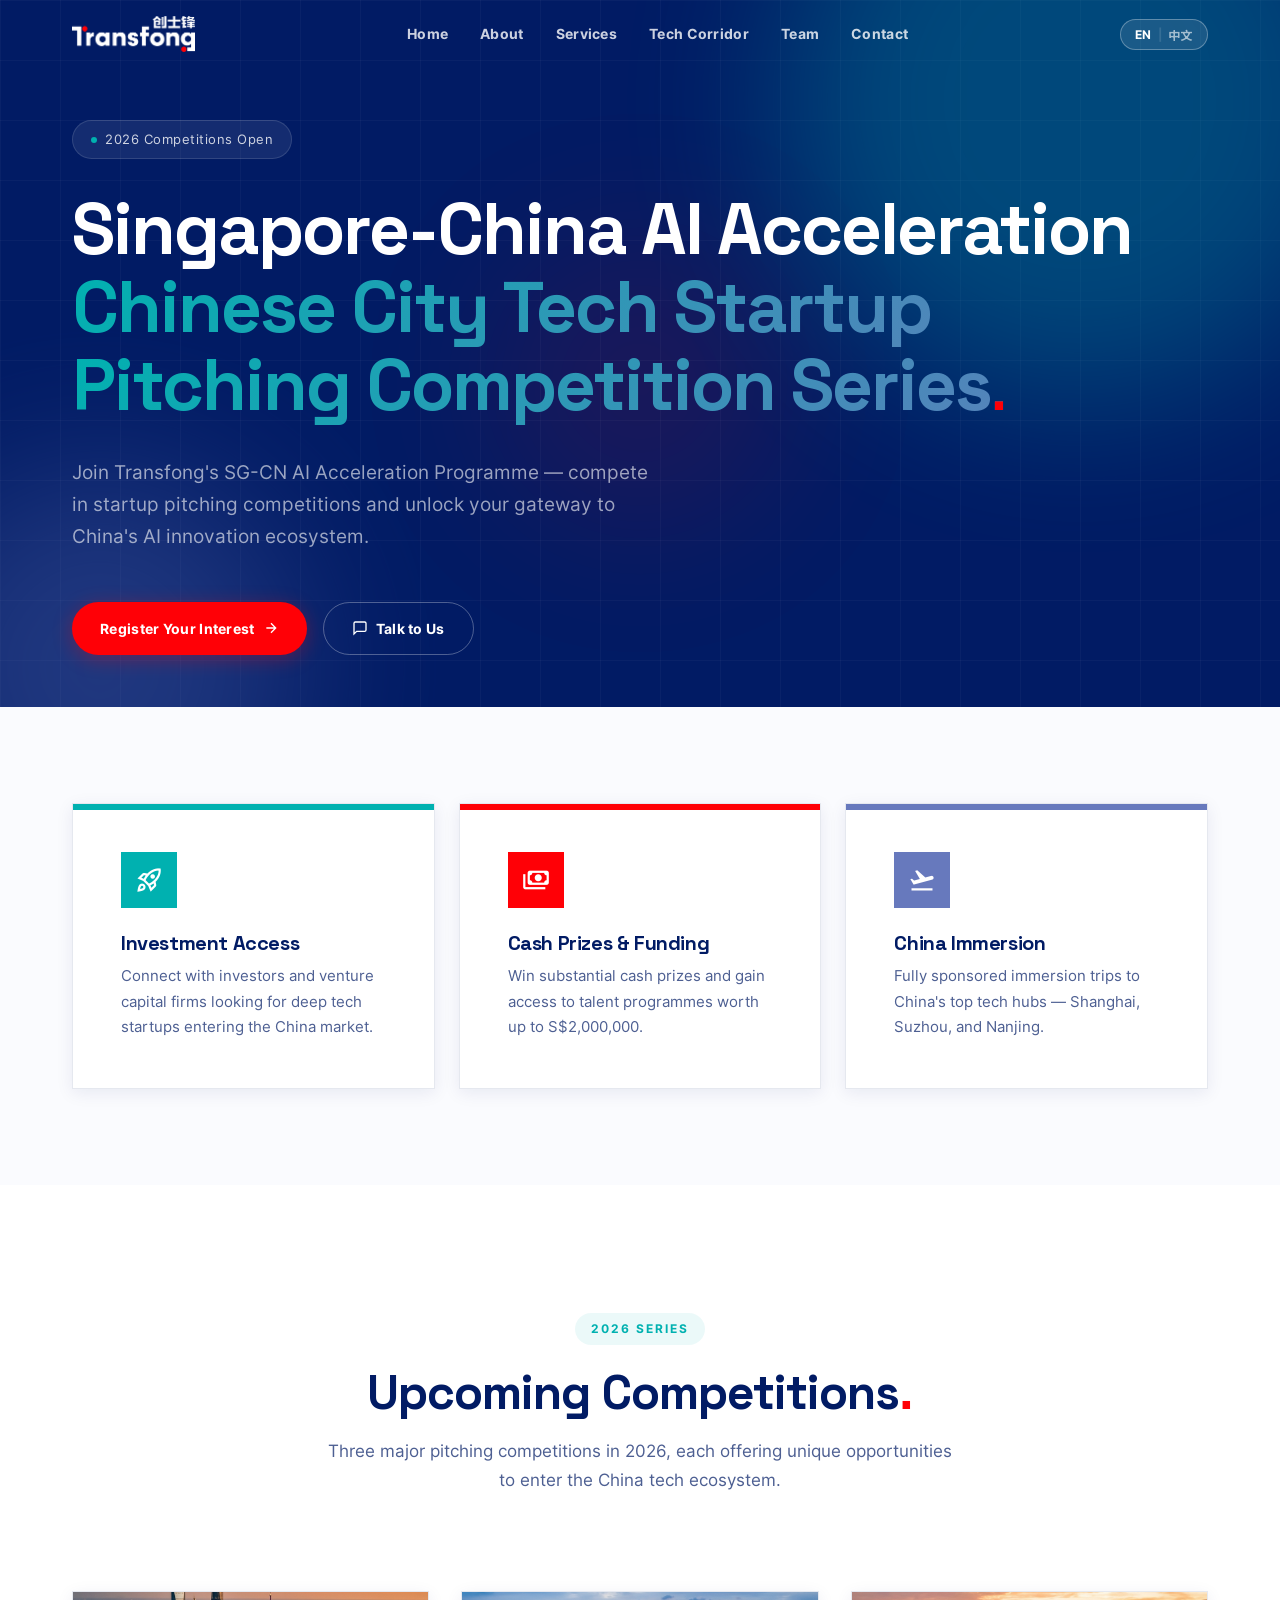
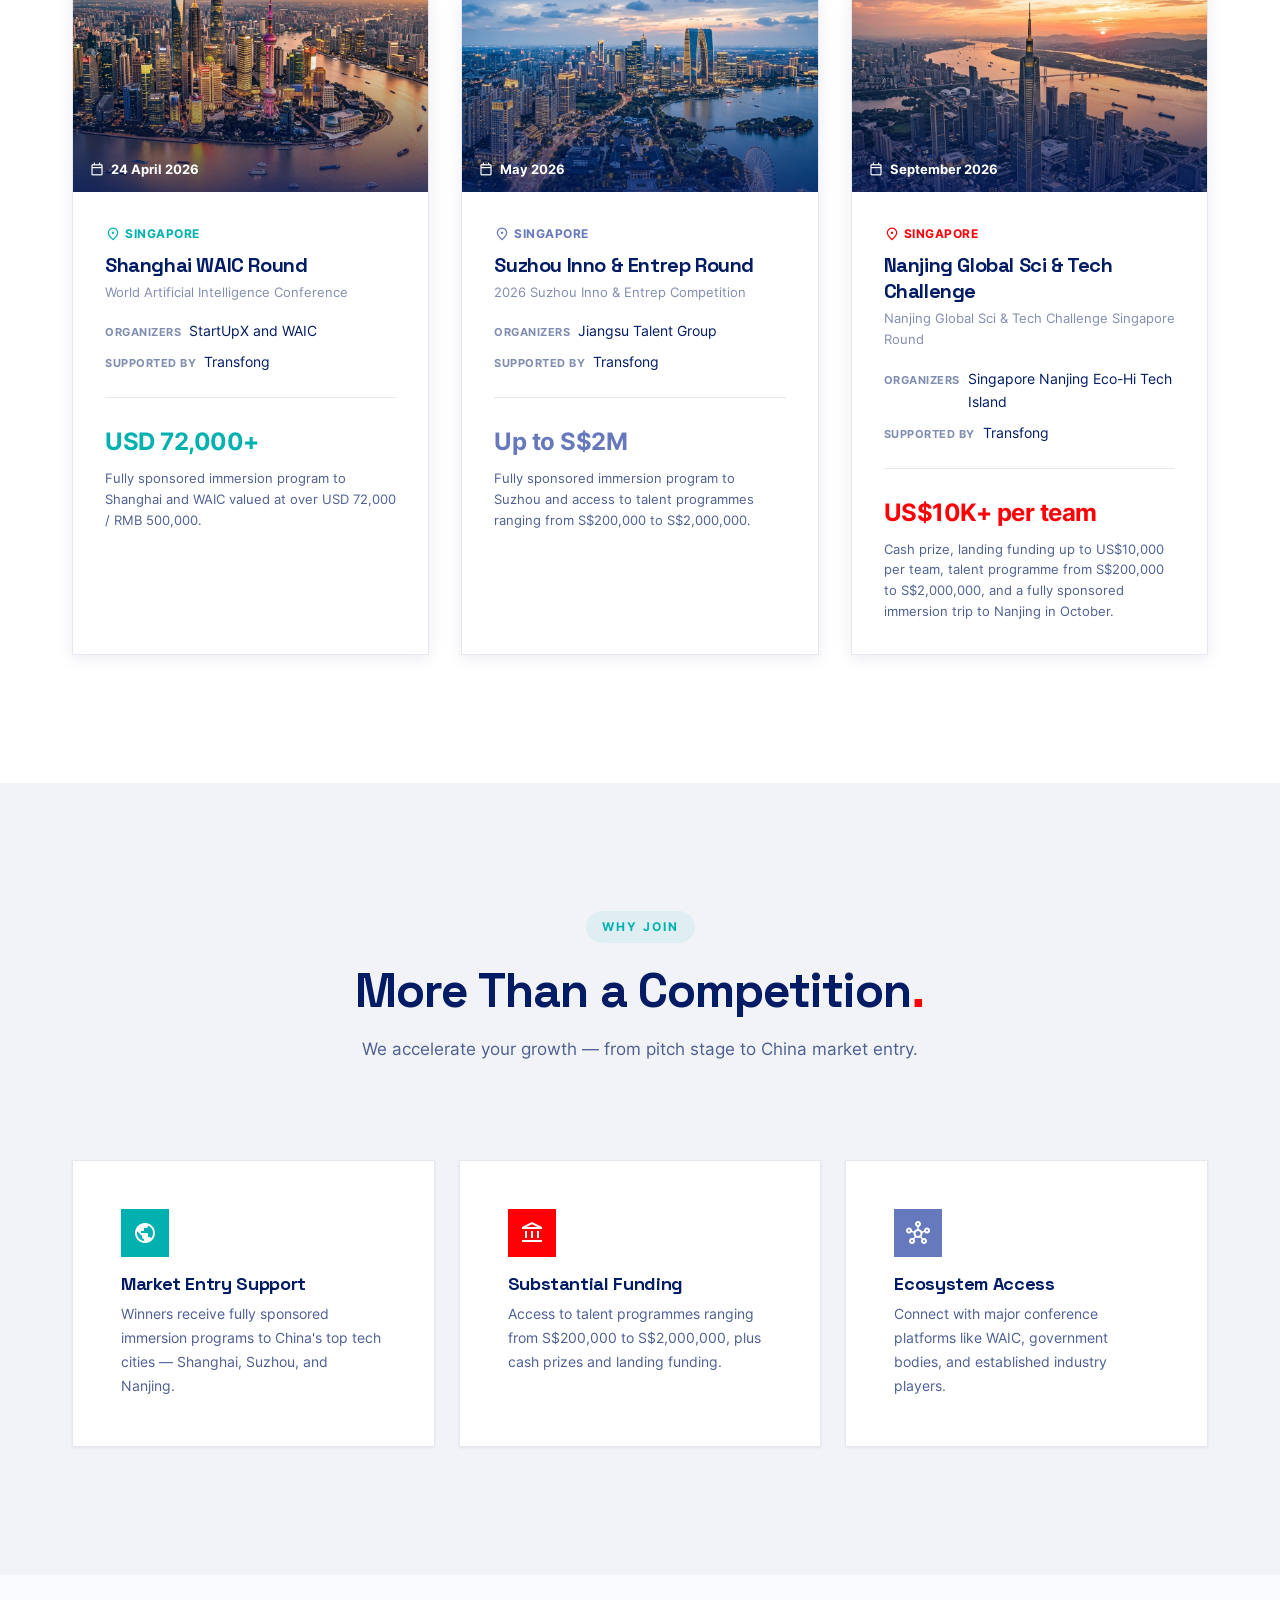
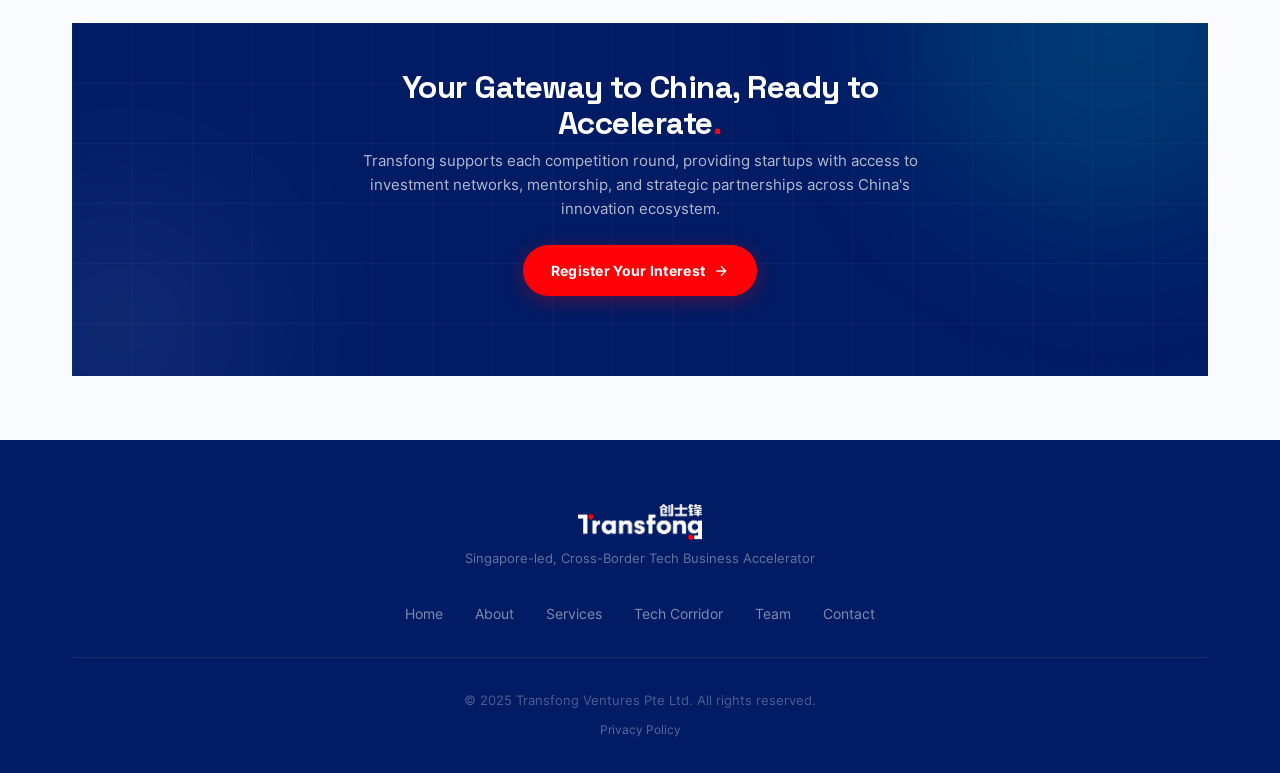
==== commit 0077568a: "Menu: replace Competition/Immersion/Fellowship tabs with Tech Corridor link The China Tech Immersion" ====
--- a/ai-acceleration.html
+++ b/ai-acceleration.html
@@ -30,9 +30,7 @@
                 <a href="index.html" class="nav-link" data-en="Home" data-zh="首页">Home</a>
                 <a href="index.html#about" class="nav-link" data-en="About" data-zh="关于我们">About</a>
                 <a href="index.html#services" class="nav-link" data-en="Services" data-zh="核心业务">Services</a>
-                <a href="#" class="nav-link active" data-en="Competition" data-zh="科创大赛">Competition</a>
-                <a href="ai-immersion.html" class="nav-link" data-en="Immersion" data-zh="沉浸考察">Immersion</a>
-                <a href="fellowship.html" class="nav-link" data-en="Fellowship" data-zh="英才计划">Fellowship</a>
+                <a href="https://techcorridor.global/" class="nav-link" target="_blank" rel="noopener" data-en="Tech Corridor" data-zh="Tech Corridor">Tech Corridor</a>
                 <a href="index.html#team" class="nav-link" data-en="Team" data-zh="团队">Team</a>
                 <a href="index.html#contact" class="nav-link" data-en="Contact" data-zh="联系我们">Contact</a>
             </div>
@@ -303,9 +301,7 @@
                     <a href="index.html" data-en="Home" data-zh="首页">Home</a>
                     <a href="index.html#about" data-en="About" data-zh="关于我们">About</a>
                     <a href="index.html#services" data-en="Services" data-zh="核心业务">Services</a>
-                    <a href="#" data-en="Competition" data-zh="科创大赛">Competition</a>
-                    <a href="ai-immersion.html" data-en="Immersion" data-zh="沉浸考察">Immersion</a>
-                    <a href="fellowship.html" data-en="Fellowship" data-zh="英才计划">Fellowship</a>
+                    <a href="https://techcorridor.global/" target="_blank" rel="noopener" data-en="Tech Corridor" data-zh="Tech Corridor">Tech Corridor</a>
                     <a href="index.html#team" data-en="Team" data-zh="团队">Team</a>
                     <a href="index.html#contact" data-en="Contact" data-zh="联系我们">Contact</a>
                 </div>
--- a/styles.css
+++ b/styles.css
@@ -108,10 +108,12 @@
     --space-5xl: 8rem;
 
     /* Border Radius */
-    --radius-sm: 6px;
-    --radius-md: 10px;
-    --radius-lg: 16px;
-    --radius-xl: 24px;
+    /* Sharp-corner design: cards/panels/chips are square.
+       --radius-full stays for pills (buttons, labels, toggles). */
+    --radius-sm: 0;
+    --radius-md: 0;
+    --radius-lg: 0;
+    --radius-xl: 0;
     --radius-full: 9999px;
 
     /* Shadows */
@@ -224,7 +226,7 @@
     width: 36px;
     height: 36px;
     background: var(--navy);
-    border-radius: var(--radius-sm);
+    border-radius: 0;
     display: flex;
     align-items: center;
     justify-content: center;
@@ -373,7 +375,7 @@
     width: 100%;
     height: 2px;
     background: var(--navy);
-    border-radius: 2px;
+    border-radius: 0;
     transition: all var(--duration-fast) var(--ease-out);
 }
 
@@ -635,7 +637,7 @@
     color: var(--navy);
     background: var(--white);
     padding: 2px 10px;
-    border-radius: 12px;
+    border-radius: 0;
     box-shadow: 0 2px 8px rgba(0,0,0,0.15);
     margin-top: -12px;
     z-index: 2;
@@ -646,7 +648,7 @@
     background: var(--white);
     color: var(--navy);
     padding: 14px 24px;
-    border-radius: 24px;
+    border-radius: 0;
     font-size: 16px;
     font-weight: 700;
     box-shadow: 0 4px 20px rgba(0,0,0,0.15);
@@ -739,7 +741,7 @@
     padding: var(--space-xl);
     background: rgba(255, 255, 255, 0.04);
     border: 1px solid rgba(255, 255, 255, 0.08);
-    border-radius: var(--radius-lg);
+    border-radius: 0;
     transition: all var(--duration-normal) var(--ease-out);
     backdrop-filter: blur(10px);
 }
@@ -839,7 +841,7 @@
     position: relative;
     width: 100%;
     height: 300px;
-    border-radius: var(--radius-xl);
+    border-radius: 0;
     overflow: hidden;
     margin-bottom: var(--space-3xl);
     box-shadow: var(--shadow-xl);
@@ -857,7 +859,7 @@
     right: 24px;
     background: rgba(255, 255, 255, 0.95);
     padding: 10px 20px;
-    border-radius: var(--radius-md);
+    border-radius: 0;
     backdrop-filter: blur(10px);
     box-shadow: 0 4px 20px rgba(0, 0, 0, 0.15);
 }
@@ -884,7 +886,7 @@
 
 .about-connexis-img {
     position: relative;
-    border-radius: var(--radius-xl);
+    border-radius: 0;
     overflow: hidden;
     box-shadow: var(--shadow-xl);
     flex: 0 0 auto;
@@ -911,7 +913,7 @@
     right: 16px;
     background: rgba(255, 255, 255, 0.95);
     padding: 8px 16px;
-    border-radius: var(--radius-md);
+    border-radius: 0;
     backdrop-filter: blur(10px);
     box-shadow: 0 4px 20px rgba(0, 0, 0, 0.15);
 }
@@ -964,7 +966,7 @@
     bottom: 0;
     width: 2px;
     background: linear-gradient(to bottom, var(--teal), var(--purple), var(--navy-30));
-    border-radius: 2px;
+    border-radius: 0;
 }
 
 .timeline-item {
@@ -1037,7 +1039,7 @@
     margin-bottom: var(--space-2xl);
     padding: 4px;
     background: var(--white);
-    border-radius: var(--radius-lg);
+    border-radius: 0;
     box-shadow: var(--shadow-sm);
 }
 
@@ -1048,7 +1050,7 @@
     justify-content: center;
     gap: var(--space-sm);
     padding: 18px var(--space-lg);
-    border-radius: var(--radius-md);
+    border-radius: 0;
     font-size: 18px;
     font-weight: 700;
     color: var(--text-secondary);
@@ -1098,7 +1100,7 @@
     margin-bottom: var(--space-2xl);
     padding: var(--space-2xl);
     background: var(--white);
-    border-radius: var(--radius-lg);
+    border-radius: 0;
     box-shadow: var(--shadow-sm);
 }
 
@@ -1109,7 +1111,7 @@
     color: var(--teal);
     padding: 10px;
     background: rgba(0, 177, 176, 0.08);
-    border-radius: var(--radius-md);
+    border-radius: 0;
 }
 
 .pillar-header-row h3 {
@@ -1134,7 +1136,7 @@
 
 .city-card {
     background: var(--white);
-    border-radius: var(--radius-lg);
+    border-radius: 0;
     box-shadow: var(--shadow-sm);
     border: 1px solid var(--border-light);
     transition: all var(--duration-normal) var(--ease-out);
@@ -1169,7 +1171,7 @@
     top: 0;
     left: 0;
     right: 0;
-    height: 3px;
+    height: 6px;
     background: linear-gradient(90deg, var(--teal), var(--purple));
     transform: scaleX(0);
     transform-origin: left;
@@ -1216,7 +1218,7 @@
 .accel-card {
     padding: var(--space-2xl);
     background: var(--white);
-    border-radius: var(--radius-lg);
+    border-radius: 0;
     box-shadow: var(--shadow-sm);
     border: 1px solid var(--border-light);
     transition: all var(--duration-normal) var(--ease-out);
@@ -1233,7 +1235,7 @@
     height: 48px;
     padding: 10px;
     background: rgba(0, 177, 176, 0.08);
-    border-radius: var(--radius-md);
+    border-radius: 0;
     color: var(--teal);
     margin-bottom: var(--space-lg);
 }
@@ -1274,7 +1276,7 @@
 
 .training-card {
     padding: var(--space-2xl);
-    border-radius: var(--radius-lg);
+    border-radius: 0;
     position: relative;
     overflow: hidden;
     transition: all var(--duration-normal) var(--ease-out);
@@ -1421,7 +1423,7 @@
 
 .team-card {
     background: var(--white);
-    border-radius: var(--radius-xl);
+    border-radius: 0;
     overflow: hidden;
     box-shadow: var(--shadow-md);
     border: 1px solid var(--border-light);
@@ -1448,7 +1450,7 @@
 .team-photo-wrap {
     width: 180px;
     height: 220px;
-    border-radius: var(--radius-lg) var(--radius-lg) 0 0;
+    border-radius: 0;
     overflow: hidden;
     position: relative;
     z-index: 1;
@@ -1627,7 +1629,7 @@
 
 .contact-card {
     padding: var(--space-2xl);
-    border-radius: var(--radius-lg);
+    border-radius: 0;
     background: var(--white);
     border: 1px solid var(--border-light);
     box-shadow: var(--shadow-sm);
@@ -2084,7 +2086,7 @@
 .accel-promo-card {
     background: rgba(255, 255, 255, 0.04);
     border: 1px solid rgba(255, 255, 255, 0.08);
-    border-radius: var(--radius-lg);
+    border-radius: 0;
     padding: 0;
     position: relative;
     overflow: hidden;
@@ -2131,7 +2133,7 @@
     top: 0;
     left: 0;
     right: 0;
-    height: 4px;
+    height: 8px;
 }
 
 .accel-promo-card--teal .accel-promo-card-accent { background: var(--teal); }
@@ -2248,7 +2250,7 @@
 .lang-toggle:focus-visible {
     outline: 2px solid var(--teal);
     outline-offset: 3px;
-    border-radius: var(--radius-sm);
+    border-radius: 0;
 }
 
 /* Cursor: Pointer on all clickable elements */
@@ -2276,7 +2278,7 @@
     padding: 12px 24px;
     background: var(--navy);
     color: var(--white);
-    border-radius: var(--radius-md);
+    border-radius: 0;
     font-size: 14px;
     font-weight: 700;
     z-index: 9999;
@@ -2346,7 +2348,7 @@
 .partner-card:focus-visible {
     outline: 2px solid var(--teal);
     outline-offset: 3px;
-    border-radius: var(--radius-lg);
+    border-radius: 0;
 }
 
 .partner-card-front,
@@ -2357,7 +2359,7 @@
     align-items: center;
     justify-content: center;
     padding: var(--space-md);
-    border-radius: var(--radius-lg);
+    border-radius: 0;
     backface-visibility: hidden;
     -webkit-backface-visibility: hidden;
 }
--- a/acceleration.css
+++ b/acceleration.css
@@ -51,7 +51,7 @@
 
 .accel-value-card {
     background: var(--white);
-    border-radius: var(--radius-lg);
+    border-radius: 0;
     padding: var(--space-2xl);
     box-shadow: var(--shadow-md);
     border: 1px solid var(--border-light);
@@ -66,8 +66,8 @@
     top: 0;
     left: 0;
     right: 0;
-    height: 3px;
-    border-radius: 3px 3px 0 0;
+    height: 6px;
+    border-radius: 0;
 }
 
 .accel-value-card:nth-child(1)::before { background: var(--teal); }
@@ -82,7 +82,7 @@
 .accel-value-icon {
     width: 56px;
     height: 56px;
-    border-radius: var(--radius-md);
+    border-radius: 0;
     display: flex;
     align-items: center;
     justify-content: center;
@@ -127,7 +127,7 @@
 
 .comp-card {
     background: var(--white);
-    border-radius: var(--radius-lg);
+    border-radius: 0;
     overflow: hidden;
     box-shadow: var(--shadow-md);
     border: 1px solid var(--border-light);
@@ -289,7 +289,7 @@
     bottom: 0;
     width: 3px;
     background: linear-gradient(to bottom, var(--teal), var(--purple), var(--red));
-    border-radius: 3px;
+    border-radius: 0;
 }
 
 .accel-timeline-item {
@@ -326,7 +326,7 @@
 
 .accel-timeline-content {
     background: var(--white);
-    border-radius: var(--radius-lg);
+    border-radius: 0;
     padding: var(--space-xl) var(--space-2xl);
     box-shadow: var(--shadow-sm);
     border: 1px solid var(--border-light);
@@ -389,7 +389,7 @@
 
 .benefit-card {
     background: var(--white);
-    border-radius: var(--radius-lg);
+    border-radius: 0;
     padding: var(--space-2xl);
     box-shadow: var(--shadow-sm);
     border: 1px solid var(--border-light);
@@ -404,7 +404,7 @@
 .benefit-icon {
     width: 48px;
     height: 48px;
-    border-radius: var(--radius-md);
+    border-radius: 0;
     display: flex;
     align-items: center;
     justify-content: center;
@@ -437,7 +437,7 @@
 /* --- Gateway Panel --- */
 .gateway-panel {
     background: var(--navy);
-    border-radius: var(--radius-xl);
+    border-radius: 0;
     padding: var(--space-3xl);
     display: grid;
     grid-template-columns: 1.5fr 1fr;
@@ -502,7 +502,7 @@
     align-items: center;
     justify-content: space-between;
     padding: var(--space-lg) var(--space-xl);
-    border-radius: var(--radius-md);
+    border-radius: 0;
     background: rgba(255, 255, 255, 0.04);
     border: 1px solid rgba(255, 255, 255, 0.08);
     transition: all var(--duration-normal) var(--ease-out);
@@ -553,7 +553,7 @@
 .accel-cta-inner {
     position: relative;
     background: var(--navy);
-    border-radius: var(--radius-xl);
+    border-radius: 0;
     padding: var(--space-2xl) var(--space-xl) var(--space-xl);
     text-align: center;
     overflow: hidden;
